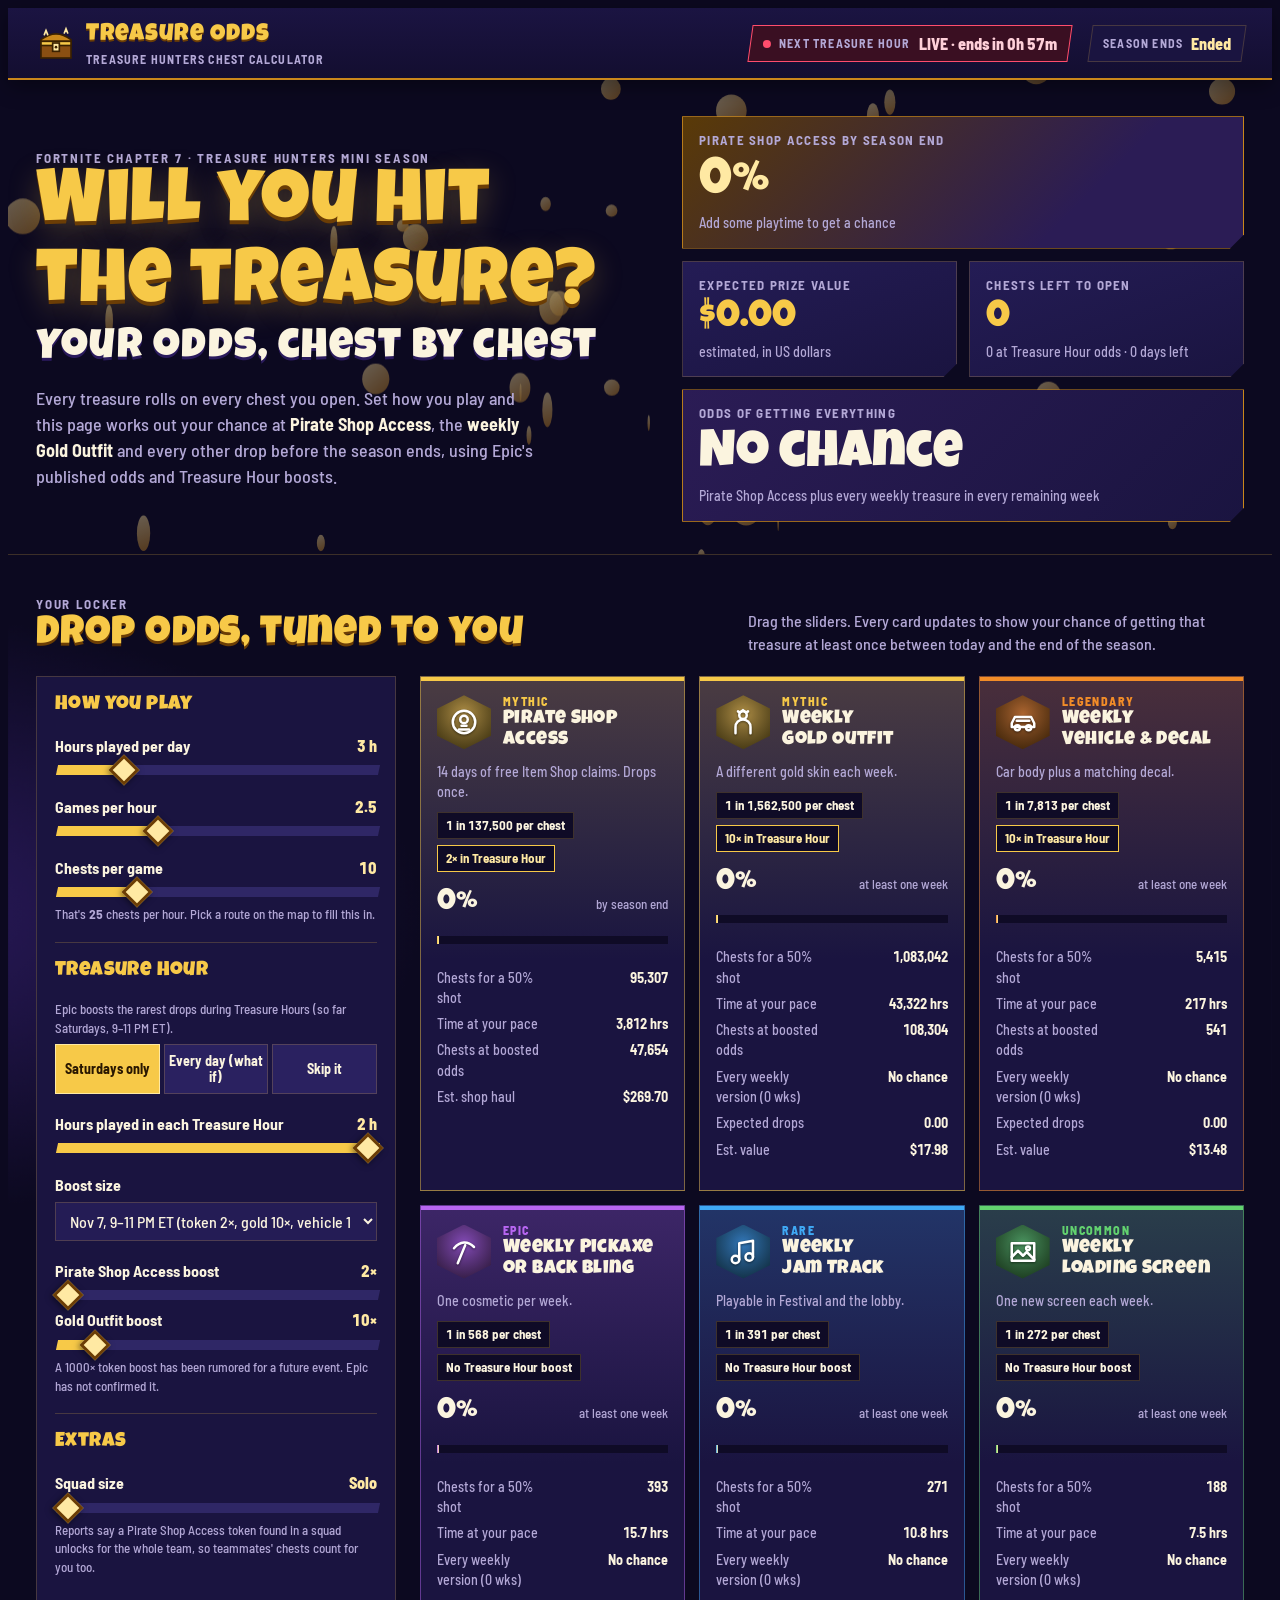
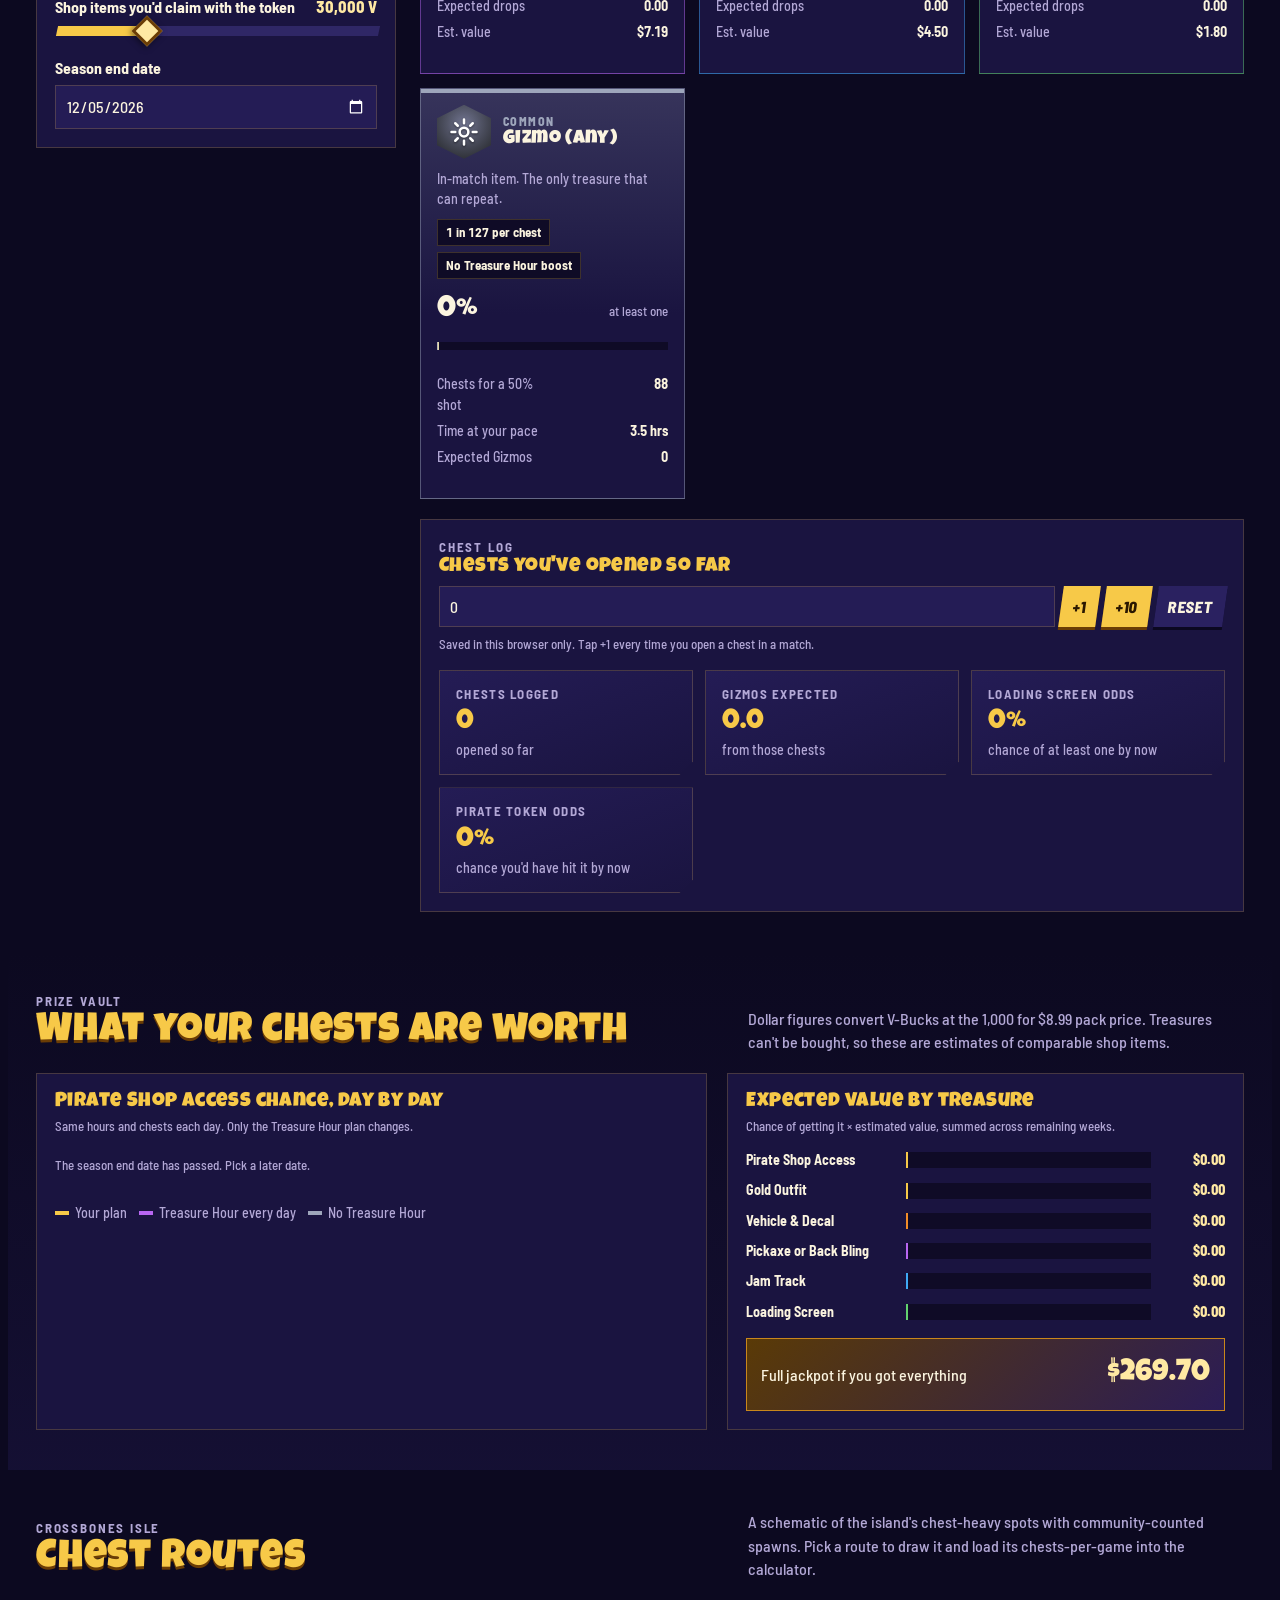
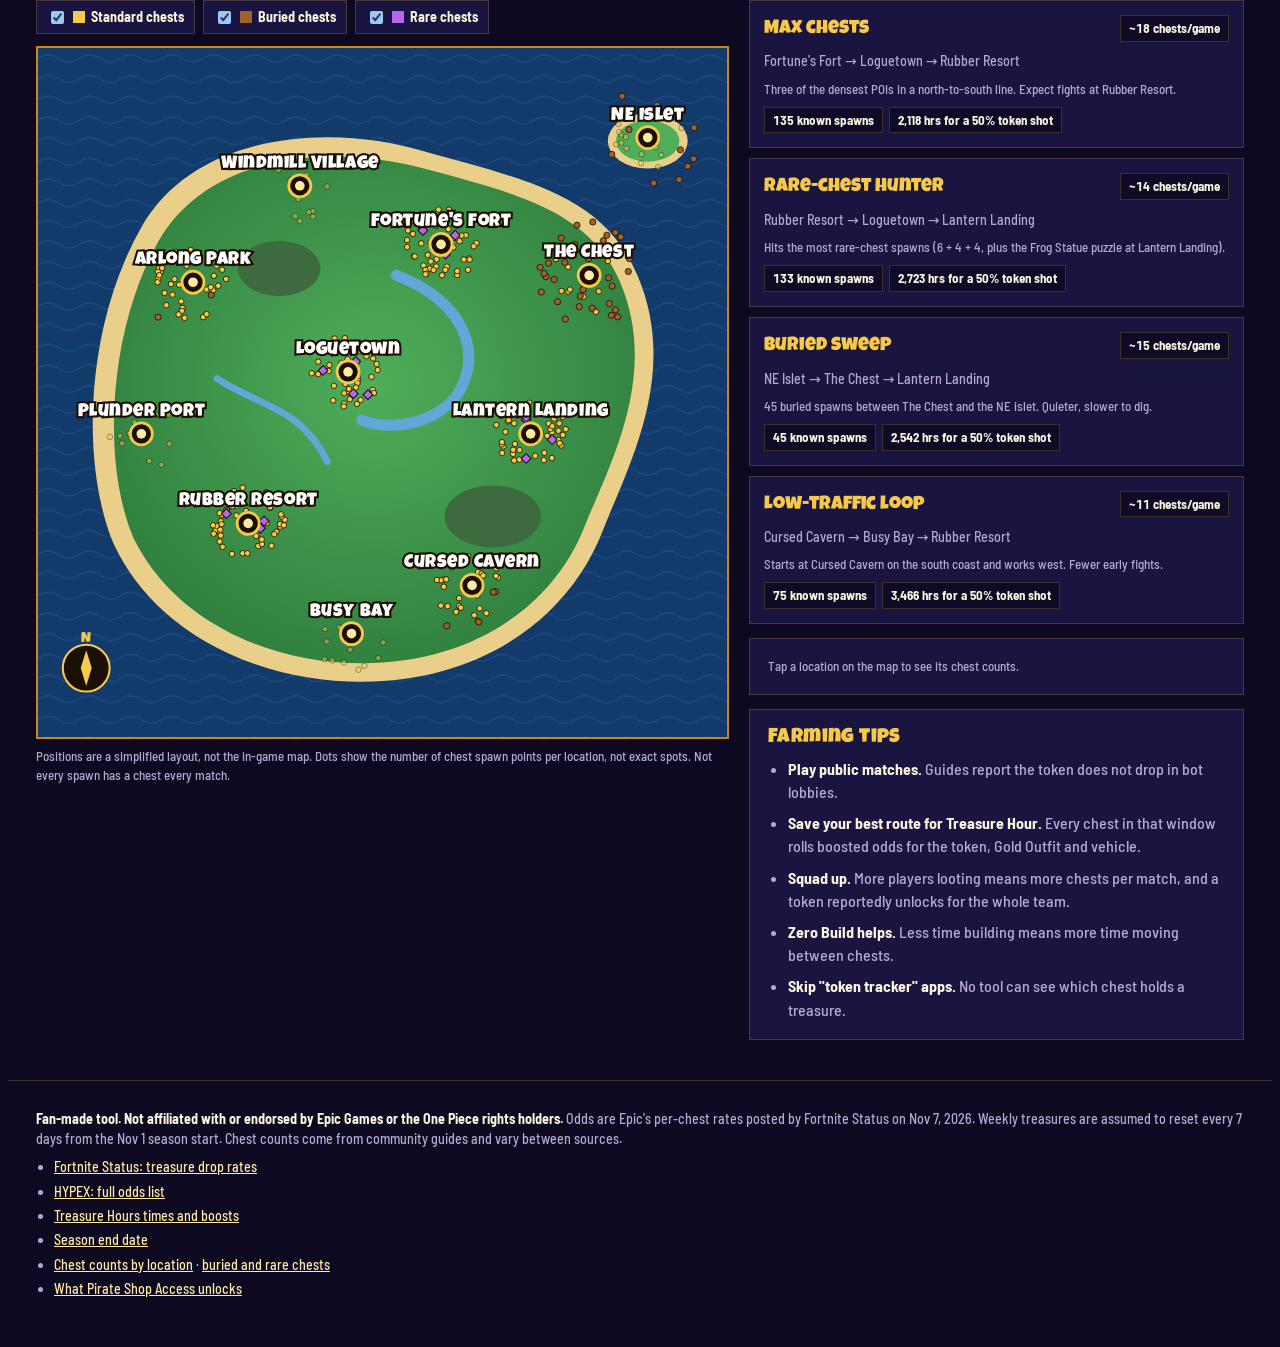
==== fortnite-tressure-drop-rates/index.html @ e21b0ecb "Add Fortnite treasure drop-rate calculator site Single-page calculator for Treasure Hunters chest od" ====
<!doctype html>
<html lang="en">
<head>
<meta charset="utf-8">
<meta name="viewport" content="width=device-width, initial-scale=1, viewport-fit=cover">
<title>Treasure Odds Calculator</title>
<meta name="claude:viewport-fit-sides" content="cover">
<meta name="description" content="Fan-made calculator for Fortnite Treasure Hunters chest drop odds, Treasure Hour boosts, prize value and chest routes.">
<link rel="preconnect" href="https://fonts.googleapis.com">
<link rel="preconnect" href="https://fonts.gstatic.com" crossorigin>
<link rel="stylesheet" href="https://fonts.googleapis.com/css2?family=Luckiest+Guy&family=Barlow+Semi+Condensed:wght@500;600;700;800&display=swap">
<style>
/* Layout: battle-pass style. Sticky gold HUD bar, hero scoreboard, then a two-column "locker" (controls left, loot right), then prize charts, island map and sources. */
:root{
  --bg:#0c0920;
  --bg-2:#130e30;
  --panel:#1a1440;
  --panel-2:#241c55;
  --ink:#fbf4df;
  --muted:#b3a8d6;
  --gold:#f7c948;
  --gold-hi:#ffe9a3;
  --gold-deep:#c9871b;
  --line:rgba(247,201,72,.2);
  --water:#123a6b;
  --water-2:#0e2c55;
  --sand:#e9cf8a;
  --grass:#3f9a4c;
  --grass-2:#2f7d3d;
  --r-mythic:#f7c948;
  --r-legendary:#f28c28;
  --r-epic:#b866f2;
  --r-rare:#3fa9f5;
  --r-uncommon:#62d26f;
  --r-common:#9ea6bb;
  --live:#ff4d6d;
  --display:"Luckiest Guy","Impact","Arial Black",system-ui,sans-serif;
  --ui:"Barlow Semi Condensed","Arial Narrow",system-ui,-apple-system,sans-serif;
  color-scheme:dark;
}
*{box-sizing:border-box}
html{background:var(--bg)}
body{background:radial-gradient(1200px 600px at 70% -10%,#3a2470 0%,transparent 60%),radial-gradient(900px 500px at -10% 20%,#2a1a5c 0%,transparent 60%),var(--bg);color:var(--ink);font-family:var(--ui);font-size:16px;line-height:1.45;font-weight:500;min-height:100%}
body::before{content:"";position:fixed;inset:0 0 auto;height:env(safe-area-inset-top,0px);z-index:30;background:var(--bg-2)}
.wrap{max-width:1240px;margin:0 auto;padding-left:max(16px,env(safe-area-inset-left,0px));padding-right:max(16px,env(safe-area-inset-right,0px))}
h1,h2,h3{font-family:var(--display);font-weight:400;letter-spacing:.02em;text-wrap:balance;margin:0;line-height:1.05}
h2{font-size:clamp(28px,4vw,40px);color:var(--gold);text-shadow:0 3px 0 #6b3d05}
h3{font-size:20px}
p{margin:0}
a{color:var(--gold-hi)}
button,input,select{font:inherit;color:inherit}
:focus-visible{outline:3px solid var(--gold-hi);outline-offset:2px}
.num{font-variant-numeric:tabular-nums}
.eyebrow{font-size:13px;letter-spacing:.14em;text-transform:uppercase;color:var(--muted);font-weight:700}

/* HUD bar */
.hud{position:sticky;top:env(safe-area-inset-top,0px);z-index:20;background:linear-gradient(180deg,#1b1442,#130e30);border-bottom:2px solid var(--gold-deep);box-shadow:0 6px 20px rgba(0,0,0,.4)}
.hud .wrap{display:flex;align-items:center;gap:12px 20px;flex-wrap:wrap;padding-block:10px}
.brand{display:flex;align-items:center;gap:10px;margin-right:auto}
.brand svg{width:40px;height:40px;flex:none}
.brand b{font-family:var(--display);font-size:24px;font-weight:400;color:var(--gold);text-shadow:0 2px 0 #6b3d05;letter-spacing:.03em}
.brand small{display:block;font-size:12px;color:var(--muted);letter-spacing:.1em;text-transform:uppercase;font-weight:700;margin-top:-2px}
.chip{display:flex;align-items:center;gap:8px;background:var(--panel);border:1px solid var(--line);padding:6px 12px;transform:skewX(-8deg)}
.chip > *{transform:skewX(8deg)}
.chip .k{font-size:12px;text-transform:uppercase;letter-spacing:.1em;color:var(--muted);font-weight:700}
.chip .v{font-weight:800;color:var(--gold-hi)}
.chip.live{border-color:var(--live);background:#3a0f22}
.chip.live .v{color:#ffd0d9}
.dot{width:8px;height:8px;border-radius:50%;background:var(--muted)}
.chip.live .dot{background:var(--live);box-shadow:0 0 0 0 var(--live);animation:pulse 1.4s infinite}
@keyframes pulse{0%{box-shadow:0 0 0 0 rgba(255,77,109,.7)}100%{box-shadow:0 0 0 10px rgba(255,77,109,0)}}

/* Hero */
.hero{position:relative;overflow:hidden;border-bottom:1px solid var(--line)}
.hero canvas{position:absolute;inset:0;width:100%;height:100%;pointer-events:none;opacity:.55}
.hero .wrap{position:relative;padding-block:36px 32px;display:grid;grid-template-columns:minmax(0,1.1fr) minmax(0,1fr);gap:28px;align-items:center}
.hero h1{font-size:clamp(40px,7vw,76px);color:var(--gold);text-shadow:0 4px 0 #6b3d05,0 10px 30px rgba(247,201,72,.25)}
.hero h1 span{display:block;color:var(--ink);font-size:.55em;text-shadow:0 3px 0 #2a1a5c}
.hero p.lede{margin-top:14px;max-width:56ch;color:var(--muted);font-size:18px}
.hero p.lede b{color:var(--ink)}
.score{display:grid;grid-template-columns:repeat(2,minmax(0,1fr));gap:12px}
.tile{background:linear-gradient(160deg,var(--panel-2),var(--panel));border:1px solid var(--line);padding:14px 16px;clip-path:polygon(0 0,100% 0,100% calc(100% - 14px),calc(100% - 14px) 100%,0 100%);min-width:0}
.tile .k{font-size:13px;text-transform:uppercase;letter-spacing:.1em;color:var(--muted);font-weight:700}
.tile .v{font-family:var(--display);font-size:clamp(26px,3.6vw,38px);color:var(--gold);line-height:1.1;margin-top:4px;overflow-wrap:anywhere}
.tile .s{font-size:14px;color:var(--muted);margin-top:2px}
.tile.big{grid-column:1/-1;background:linear-gradient(135deg,#5a3a07,#2b1c55 70%);border-color:var(--gold-deep)}
.tile.big .v{font-size:clamp(34px,5vw,52px);color:var(--gold-hi)}
sup{font-size:.55em}

/* Sections */
section{padding-block:40px}
.sec-head{display:flex;align-items:end;justify-content:space-between;gap:12px;flex-wrap:wrap;margin-bottom:20px}
.sec-head p{color:var(--muted);max-width:62ch}

.locker{display:grid;grid-template-columns:minmax(0,360px) minmax(0,1fr);gap:24px;align-items:start}
.panel{background:var(--panel);border:1px solid var(--line);padding:18px}
.controls{display:grid;gap:18px}
.controls h3{color:var(--gold)}
.ctl{display:grid;gap:6px}
.ctl label{display:flex;justify-content:space-between;gap:8px;font-weight:700}
.ctl output{color:var(--gold-hi);font-weight:800;font-variant-numeric:tabular-nums}
.ctl .hint{font-size:13px;color:var(--muted)}
input[type=range]{-webkit-appearance:none;appearance:none;width:100%;height:10px;background:linear-gradient(90deg,var(--gold) 0 var(--fill,50%),#2f2766 var(--fill,50%) 100%);border-radius:0;transform:skewX(-12deg);cursor:pointer}
input[type=range]::-webkit-slider-thumb{-webkit-appearance:none;width:22px;height:22px;background:var(--gold-hi);border:3px solid #6b3d05;transform:skewX(12deg) rotate(45deg);box-shadow:0 2px 6px rgba(0,0,0,.5)}
input[type=range]::-moz-range-thumb{width:18px;height:18px;background:var(--gold-hi);border:3px solid #6b3d05;border-radius:0;transform:rotate(45deg)}
.seg{display:grid;grid-template-columns:repeat(3,minmax(0,1fr));gap:4px}
.seg button{background:#2a2160;border:1px solid var(--line);padding:8px 4px;font-weight:700;font-size:14px;cursor:pointer;line-height:1.15}
.seg button[aria-pressed=true]{background:var(--gold);color:#2a1700;border-color:var(--gold-hi)}
select,input[type=date],input[type=number]{background:#241c55;border:1px solid var(--line);padding:8px 10px;width:100%}
.counter{display:grid;grid-template-columns:1fr auto auto auto;gap:6px}
.btn{background:var(--gold);color:#2a1700;border:0;padding:8px 12px;font-weight:800;cursor:pointer;text-transform:uppercase;letter-spacing:.04em;transform:skewX(-8deg);box-shadow:0 3px 0 #6b3d05}
.btn:hover{background:var(--gold-hi)}
.btn:active{transform:skewX(-8deg) translateY(2px);box-shadow:0 1px 0 #6b3d05}
.btn.ghost{background:#2a2160;color:var(--ink);box-shadow:0 3px 0 #0b0820}
.divider{height:1px;background:var(--line)}

/* Loot cards */
.loot{display:grid;grid-template-columns:repeat(auto-fill,minmax(260px,1fr));gap:14px}
.card{--rc:var(--r-common);position:relative;background:linear-gradient(180deg,color-mix(in srgb,var(--rc) 22%,var(--panel)) 0%,var(--panel) 55%);border:1px solid color-mix(in srgb,var(--rc) 45%,transparent);padding:16px;display:grid;gap:10px;align-content:start;min-width:0}
.card::before{content:"";position:absolute;inset:0 0 auto 0;height:4px;background:var(--rc)}
.card .top{display:flex;gap:12px;align-items:center}
.icon{width:54px;height:54px;flex:none;display:grid;place-items:center;background:radial-gradient(circle at 50% 35%,color-mix(in srgb,var(--rc) 60%,#fff 0%),color-mix(in srgb,var(--rc) 30%,#000) 80%);clip-path:polygon(50% 0,100% 25%,100% 75%,50% 100%,0 75%,0 25%)}
.icon svg{width:30px;height:30px;stroke:#fff;fill:none;stroke-width:2;stroke-linecap:round;stroke-linejoin:round;filter:drop-shadow(0 1px 1px rgba(0,0,0,.5))}
.card h3{font-size:19px;line-height:1.1}
.card .rar{font-size:12px;text-transform:uppercase;letter-spacing:.12em;font-weight:800;color:var(--rc)}
.card .sub{font-size:14px;color:var(--muted)}
.odds{display:flex;flex-wrap:wrap;gap:6px}
.pill{font-size:13px;font-weight:700;padding:3px 8px;background:#0f0b26;border:1px solid var(--line)}
.pill.boost{border-color:var(--gold);color:var(--gold-hi)}
.chance{display:flex;align-items:baseline;justify-content:space-between;gap:8px}
.chance .big{font-family:var(--display);font-size:30px;color:var(--ink)}
.chance .lbl{font-size:13px;color:var(--muted);text-align:right}
.bar{height:8px;background:#0f0b26;overflow:hidden}
.bar i{display:block;height:100%;background:linear-gradient(90deg,var(--rc),var(--gold-hi));min-width:2px}
.facts{display:grid;grid-template-columns:1fr 1fr;gap:6px 12px;font-size:14px}
.facts dt{color:var(--muted)}
.facts dd{margin:0;font-weight:700;text-align:right;font-variant-numeric:tabular-nums}

/* History */
.history{display:grid;grid-template-columns:repeat(auto-fit,minmax(200px,1fr));gap:12px;margin-top:16px}
.history .tile .v{font-size:28px}

/* Charts */
.charts{display:grid;grid-template-columns:minmax(0,1.3fr) minmax(0,1fr);gap:20px}
.chart-box{overflow-x:auto}
.chart-box svg{display:block;width:100%;height:auto;min-width:320px}
.legend{display:flex;flex-wrap:wrap;gap:12px;font-size:14px;color:var(--muted);margin-top:8px}
.legend span{display:flex;align-items:center;gap:6px}
.legend i{width:14px;height:4px;display:block}
.prize-rows{display:grid;gap:10px}
.prow{display:grid;grid-template-columns:minmax(0,150px) minmax(0,1fr) auto;gap:10px;align-items:center;font-size:14px}
.prow .name{font-weight:700;overflow:hidden;text-overflow:ellipsis;white-space:nowrap}
.prow .track{height:16px;background:#0f0b26;position:relative}
.prow .track i{position:absolute;inset:0 auto 0 0;background:var(--rc);min-width:2px}
.prow .val{font-weight:800;color:var(--gold-hi);font-variant-numeric:tabular-nums;min-width:64px;text-align:right}
.jackpot{margin-top:16px;padding:14px;background:linear-gradient(135deg,#5a3a07,#2b1c55);border:1px solid var(--gold-deep);display:flex;justify-content:space-between;gap:10px;align-items:center;flex-wrap:wrap}
.jackpot b{font-family:var(--display);font-size:30px;font-weight:400;color:var(--gold-hi)}

/* Map */
.map-grid{display:grid;grid-template-columns:minmax(0,1.4fr) minmax(0,1fr);gap:20px;align-items:start}
.map-box{position:relative;background:var(--water-2);border:2px solid var(--gold-deep);aspect-ratio:1/1;max-width:100%}
.map-box svg{width:100%;height:100%;display:block}
.poi{cursor:pointer}
.poi:focus{outline:none}
.poi:focus-visible circle.ring,.poi.sel circle.ring{stroke:#fff;stroke-width:5}
.poi text{font-family:var(--display);font-size:26px;fill:#fff;paint-order:stroke;stroke:#1a0f00;stroke-width:6px;letter-spacing:.03em}
.route-path{fill:none;stroke:var(--gold-hi);stroke-width:8;stroke-dasharray:22 14;stroke-linecap:round;animation:march 1.2s linear infinite;filter:drop-shadow(0 0 6px rgba(255,233,163,.8))}
@keyframes march{to{stroke-dashoffset:-36}}
.layers{display:flex;flex-wrap:wrap;gap:8px;margin-bottom:12px}
.layers label{display:flex;align-items:center;gap:6px;background:var(--panel);border:1px solid var(--line);padding:6px 10px;font-weight:700;font-size:14px;cursor:pointer}
.sw{width:12px;height:12px;display:inline-block}
.routes{display:grid;gap:10px}
.route{background:var(--panel);border:1px solid var(--line);padding:14px;display:grid;gap:8px;cursor:pointer;text-align:left;width:100%}
.route[aria-pressed=true]{border-color:var(--gold);background:linear-gradient(135deg,#3d2a08,var(--panel) 60%)}
.route .rt{display:flex;justify-content:space-between;gap:8px;align-items:baseline}
.route .rn{font-family:var(--display);font-size:19px;color:var(--gold)}
.route .stops{font-size:14px;color:var(--muted)}
.route .meta{display:flex;flex-wrap:wrap;gap:6px}
.poi-info{margin-top:14px}
.poi-info dl{display:grid;grid-template-columns:1fr auto;gap:4px 12px;margin:8px 0 0;font-size:15px}
.poi-info dd{margin:0;font-weight:800;color:var(--gold-hi);text-align:right}
.tips{display:grid;gap:8px;margin:0;padding-left:20px;color:var(--muted)}
.tips b{color:var(--ink)}
.note{font-size:13px;color:var(--muted)}

footer{border-top:1px solid var(--line);padding-block:28px 40px;color:var(--muted);font-size:14px}
footer ul{margin:8px 0 0;padding-left:18px;display:grid;gap:4px}

@media (max-width:980px){
  .hero .wrap,.locker,.charts,.map-grid{grid-template-columns:minmax(0,1fr)}
  .controls{position:static}
}
@media (max-width:520px){
  .score{grid-template-columns:minmax(0,1fr)}
  .chip .k{display:none}
  .prow{grid-template-columns:minmax(0,1fr) auto}
  .prow .track{grid-column:1/-1;grid-row:2}
  .counter{grid-template-columns:1fr 1fr 1fr}
  .counter input{grid-column:1/-1}
}
@media (prefers-reduced-motion:reduce){
  *{animation:none!important;transition:none!important}
}
</style>

<header class="hud">
  <div class="wrap">
    <div class="brand">
      <svg viewBox="0 0 48 48" aria-hidden="true">
        <path d="M6 20 Q24 6 42 20 V24 H6Z" fill="#c9871b" stroke="#3a2100" stroke-width="2"/>
        <rect x="6" y="22" width="36" height="20" fill="#8a4f12" stroke="#3a2100" stroke-width="2"/>
        <rect x="6" y="22" width="36" height="5" fill="#f7c948" stroke="#3a2100" stroke-width="2"/>
        <rect x="20" y="24" width="8" height="10" fill="#ffe9a3" stroke="#3a2100" stroke-width="2"/>
        <circle cx="24" cy="29" r="1.6" fill="#3a2100"/>
        <path d="M10 14 l2-5 2 5 M34 12 l2-5 2 5" stroke="#ffe9a3" stroke-width="2" fill="none" stroke-linecap="round"/>
      </svg>
      <div><b>Treasure Odds</b><small>Treasure Hunters chest calculator</small></div>
    </div>
    <div class="chip" id="chipTH"><span class="dot"></span><span class="k">Next Treasure Hour</span><span class="v num" id="thCountdown">…</span></div>
    <div class="chip"><span class="k">Season ends</span><span class="v num" id="seasonCountdown">…</span></div>
  </div>
</header>

<div class="hero">
  <canvas id="coins" aria-hidden="true"></canvas>
  <div class="wrap">
    <div>
      <p class="eyebrow">Fortnite Chapter 7 · Treasure Hunters mini season</p>
      <h1>Will you hit the treasure?<span>Your odds, chest by chest</span></h1>
      <p class="lede">Every treasure rolls on every chest you open. Set how you play and this page works out your chance at <b>Pirate Shop Access</b>, the <b>weekly Gold Outfit</b> and every other drop before the season ends, using Epic's published odds and Treasure Hour boosts.</p>
    </div>
    <div class="score">
      <div class="tile big"><div class="k">Pirate Shop Access by season end</div><div class="v num" id="hTok">…</div><div class="s" id="hTokS"></div></div>
      <div class="tile"><div class="k">Expected prize value</div><div class="v num" id="hEV">…</div><div class="s">estimated, in US dollars</div></div>
      <div class="tile"><div class="k">Chests left to open</div><div class="v num" id="hChests">…</div><div class="s" id="hChestsS"></div></div>
      <div class="tile big" style="background:linear-gradient(135deg,#2b1c55,#1a1440)"><div class="k">Odds of getting everything</div><div class="v num" id="hAll" style="color:var(--ink)">…</div><div class="s">Pirate Shop Access plus every weekly treasure in every remaining week</div></div>
    </div>
  </div>
</div>

<main>
<section>
  <div class="wrap">
    <div class="sec-head">
      <div><p class="eyebrow">Your locker</p><h2>Drop odds, tuned to you</h2></div>
      <p>Drag the sliders. Every card updates to show your chance of getting that treasure at least once between today and the end of the season.</p>
    </div>
    <div class="locker">
      <aside class="panel controls" aria-label="Play settings">
        <h3>How you play</h3>
        <div class="ctl">
          <label for="hours">Hours played per day <output id="hoursO" class="num"></output></label>
          <input type="range" id="hours" min="0" max="16" step="0.5" value="3">
        </div>
        <div class="ctl">
          <label for="gph">Games per hour <output id="gphO" class="num"></output></label>
          <input type="range" id="gph" min="1" max="6" step="0.5" value="2.5">
        </div>
        <div class="ctl">
          <label for="cpg">Chests per game <output id="cpgO" class="num"></output></label>
          <input type="range" id="cpg" min="1" max="40" step="1" value="10">
          <span class="hint">That's <b id="cphO" class="num"></b> chests per hour. Pick a route on the map to fill this in.</span>
        </div>
        <div class="divider"></div>
        <h3>Treasure Hour</h3>
        <div class="ctl">
          <span class="hint">Epic boosts the rarest drops during Treasure Hours (so far Saturdays, 9–11 PM ET).</span>
          <div class="seg" role="group" aria-label="Treasure Hour schedule">
            <button type="button" data-th="sat" id="thSat">Saturdays only</button>
            <button type="button" data-th="daily" id="thDaily">Every day (what if)</button>
            <button type="button" data-th="off" id="thOff">Skip it</button>
          </div>
        </div>
        <div class="ctl">
          <label for="thHours">Hours played in each Treasure Hour <output id="thHoursO" class="num"></output></label>
          <input type="range" id="thHours" min="0" max="2" step="0.25" value="2">
        </div>
        <div class="ctl">
          <label for="preset">Boost size</label>
          <select id="preset">
            <option value="late">Nov 7, 9–11 PM ET (token 2×, gold 10×, vehicle 10×)</option>
            <option value="early">Nov 7, first window (token 1.5×, gold 7.5×, vehicle 10×)</option>
            <option value="custom">Custom boost</option>
          </select>
        </div>
        <div class="ctl" id="customBox" hidden>
          <label for="cTok">Pirate Shop Access boost <output id="cTokO" class="num"></output></label>
          <input type="range" id="cTok" min="1" max="1000" step="1" value="2">
          <label for="cGold">Gold Outfit boost <output id="cGoldO" class="num"></output></label>
          <input type="range" id="cGold" min="1" max="100" step="0.5" value="10">
          <span class="hint">A 1000× token boost has been rumored for a future event. Epic has not confirmed it.</span>
        </div>
        <div class="divider"></div>
        <h3>Extras</h3>
        <div class="ctl">
          <label for="squad">Squad size <output id="squadO" class="num"></output></label>
          <input type="range" id="squad" min="1" max="4" step="1" value="1">
          <span class="hint">Reports say a Pirate Shop Access token found in a squad unlocks for the whole team, so teammates' chests count for you too.</span>
        </div>
        <div class="ctl">
          <label for="haul">Shop items you'd claim with the token <output id="haulO" class="num"></output></label>
          <input type="range" id="haul" min="5000" max="100000" step="1000" value="30000">
        </div>
        <div class="ctl">
          <label for="end">Season end date</label>
          <input type="date" id="end" value="2026-12-05">
        </div>
      </aside>

      <div>
        <div class="loot" id="loot"></div>

        <div class="panel" style="margin-top:20px">
          <div class="sec-head" style="margin-bottom:8px">
            <div><p class="eyebrow">Chest log</p><h3 style="color:var(--gold)">Chests you've opened so far</h3></div>
          </div>
          <div class="counter">
            <input type="number" id="opened" min="0" step="1" value="0" aria-label="Chests opened so far" class="num">
            <button type="button" class="btn" data-add="1">+1</button>
            <button type="button" class="btn" data-add="10">+10</button>
            <button type="button" class="btn ghost" id="resetOpened">Reset</button>
          </div>
          <p class="note" style="margin-top:8px">Saved in this browser only. Tap +1 every time you open a chest in a match.</p>
          <div class="history" id="history"></div>
        </div>
      </div>
    </div>
  </div>
</section>

<section style="background:linear-gradient(180deg,transparent,rgba(26,20,64,.6))">
  <div class="wrap">
    <div class="sec-head">
      <div><p class="eyebrow">Prize vault</p><h2>What your chests are worth</h2></div>
      <p>Dollar figures convert V-Bucks at the 1,000 for $8.99 pack price. Treasures can't be bought, so these are estimates of comparable shop items.</p>
    </div>
    <div class="charts">
      <div class="panel">
        <h3 style="color:var(--gold)">Pirate Shop Access chance, day by day</h3>
        <p class="note" style="margin-top:4px">Same hours and chests each day. Only the Treasure Hour plan changes.</p>
        <div class="chart-box" id="lineChart"></div>
        <div class="legend">
          <span><i style="background:var(--gold)"></i>Your plan</span>
          <span><i style="background:var(--r-epic)"></i>Treasure Hour every day</span>
          <span><i style="background:var(--r-common)"></i>No Treasure Hour</span>
        </div>
      </div>
      <div class="panel">
        <h3 style="color:var(--gold)">Expected value by treasure</h3>
        <p class="note" style="margin:4px 0 14px">Chance of getting it × estimated value, summed across remaining weeks.</p>
        <div class="prize-rows" id="prizeRows"></div>
        <div class="jackpot"><span>Full jackpot if you got everything</span><b class="num" id="jackpot">…</b></div>
      </div>
    </div>
  </div>
</section>

<section>
  <div class="wrap">
    <div class="sec-head">
      <div><p class="eyebrow">Crossbones Isle</p><h2>Chest routes</h2></div>
      <p>A schematic of the island's chest-heavy spots with community-counted spawns. Pick a route to draw it and load its chests-per-game into the calculator.</p>
    </div>
    <div class="map-grid">
      <div>
        <div class="layers" role="group" aria-label="Map layers">
          <label><input type="checkbox" id="lStd" checked><span class="sw" style="background:var(--gold)"></span>Standard chests</label>
          <label><input type="checkbox" id="lBur" checked><span class="sw" style="background:#a0622a"></span>Buried chests</label>
          <label><input type="checkbox" id="lRare" checked><span class="sw" style="background:var(--r-epic)"></span>Rare chests</label>
        </div>
        <div class="map-box" id="mapBox"></div>
        <p class="note" style="margin-top:8px">Positions are a simplified layout, not the in-game map. Dots show the number of chest spawn points per location, not exact spots. Not every spawn has a chest every match.</p>
      </div>
      <div>
        <div class="routes" id="routes"></div>
        <div class="panel poi-info" id="poiInfo"><p class="note">Tap a location on the map to see its chest counts.</p></div>
        <div class="panel" style="margin-top:14px">
          <h3 style="color:var(--gold);margin-bottom:8px">Farming tips</h3>
          <ul class="tips">
            <li><b>Play public matches.</b> Guides report the token does not drop in bot lobbies.</li>
            <li><b>Save your best route for Treasure Hour.</b> Every chest in that window rolls boosted odds for the token, Gold Outfit and vehicle.</li>
            <li><b>Squad up.</b> More players looting means more chests per match, and a token reportedly unlocks for the whole team.</li>
            <li><b>Zero Build helps.</b> Less time building means more time moving between chests.</li>
            <li><b>Skip "token tracker" apps.</b> No tool can see which chest holds a treasure.</li>
          </ul>
        </div>
      </div>
    </div>
  </div>
</section>
</main>

<footer>
  <div class="wrap">
    <p><b style="color:var(--ink)">Fan-made tool. Not affiliated with or endorsed by Epic Games or the One Piece rights holders.</b> Odds are Epic's per-chest rates posted by Fortnite Status on Nov 7, 2026. Weekly treasures are assumed to reset every 7 days from the Nov 1 season start. Chest counts come from community guides and vary between sources.</p>
    <ul>
      <li><a href="https://x.com/FortniteStatus/status/2119202610322227327" target="_blank" rel="noopener">Fortnite Status: treasure drop rates</a></li>
      <li><a href="https://x.com/HYPEX/status/2119203171616854029" target="_blank" rel="noopener">HYPEX: full odds list</a></li>
      <li><a href="https://timesaver.gg/blog/fortnite-treasure-hours" target="_blank" rel="noopener">Treasure Hours times and boosts</a></li>
      <li><a href="https://beebom.com/when-does-fortnite-treasure-hunters-mini-season-end/" target="_blank" rel="noopener">Season end date</a></li>
      <li><a href="https://www.playerauctions.com/fortnite-guide/tips-guides/treasure-hunters-all-free-chest-rewards/" target="_blank" rel="noopener">Chest counts by location</a> · <a href="https://www.ofzenandcomputing.com/all-fortnite-treasure-hunt-chest-locations-and-free-rewards/" target="_blank" rel="noopener">buried and rare chests</a></li>
      <li><a href="https://gameriv.com/fortnite-pirate-shop-tokens-let-lucky-players-claim-free-cosmetics-for-14-days/" target="_blank" rel="noopener">What Pirate Shop Access unlocks</a></li>
    </ul>
  </div>
</footer>

<script>
(() => {
'use strict';
const DAY = 86400000;
const VB_USD = 8.99 / 1000;
const SEASON_START = new Date(2026, 10, 1);

const ICONS = {
  token: '<circle cx="12" cy="12" r="9"/><circle cx="12" cy="10" r="3"/><path d="M10 15h4M8 18l8-0"/>',
  outfit: '<circle cx="12" cy="6.5" r="3"/><path d="M6 21v-5a6 6 0 0 1 12 0v5"/><path d="M8 3.5l1.5 1 2.5-2 2.5 2 1.5-1"/>',
  car: '<path d="M3 16v-3l2.5-5h13l2.5 5v3z"/><circle cx="7.5" cy="16.5" r="2"/><circle cx="16.5" cy="16.5" r="2"/><path d="M7 11h10"/>',
  pick: '<path d="M4 9c5-6 11-6 16-1"/><path d="M13 6.5L7 21"/>',
  note: '<path d="M9 18V5l11-2v13"/><circle cx="6" cy="18" r="3"/><circle cx="17" cy="16" r="3"/>',
  image: '<rect x="3" y="5" width="18" height="14"/><path d="M3 16l5-5 4 4 3-3 6 6"/><circle cx="16" cy="9" r="1.5"/>',
  gear: '<circle cx="12" cy="12" r="3.5"/><path d="M12 2v3M12 19v3M2 12h3M19 12h3M5 5l2 2M17 17l2 2M5 19l2-2M17 7l2-2"/>'
};
const RAR = {mythic:'Mythic', legendary:'Legendary', epic:'Epic', rare:'Rare', uncommon:'Uncommon', common:'Common'};

const ITEMS = [
  {id:'token', name:'Pirate Shop Access', sub:'14 days of free Item Shop claims. Drops once.', odds:137500, boost:'token', weekly:false, rarity:'mythic', icon:'token'},
  {id:'gold', name:'Weekly Gold Outfit', sub:'A different gold skin each week.', odds:1562500, boost:'gold', weekly:true, vb:2000, rarity:'mythic', icon:'outfit'},
  {id:'vehicle', name:'Weekly Vehicle & Decal', sub:'Car body plus a matching decal.', odds:7813, boost:'vehicle', weekly:true, vb:1500, rarity:'legendary', icon:'car'},
  {id:'pickaxe', name:'Weekly Pickaxe or Back Bling', sub:'One cosmetic per week.', odds:568, weekly:true, vb:800, rarity:'epic', icon:'pick'},
  {id:'jam', name:'Weekly Jam Track', sub:'Playable in Festival and the lobby.', odds:391, weekly:true, vb:500, rarity:'rare', icon:'note'},
  {id:'loading', name:'Weekly Loading Screen', sub:'One new screen each week.', odds:272, weekly:true, vb:200, rarity:'uncommon', icon:'image'},
  {id:'gizmo', name:'Gizmo (any)', sub:'In-match item. The only treasure that can repeat.', odds:127, weekly:false, repeat:true, vb:0, rarity:'common', icon:'gear'}
];
const PRESETS = {
  early: {token:1.5, gold:7.5, vehicle:10},
  late: {token:2, gold:10, vehicle:10}
};

// ---------- state ----------
const DEFAULTS = {hours:3, gph:2.5, cpg:10, th:'sat', thHours:2, preset:'late', cTok:2, cGold:10, squad:1, haul:30000, end:'2026-12-05', opened:0};
let S = Object.assign({}, DEFAULTS);
try { const saved = JSON.parse(localStorage.getItem('treasureOdds') || 'null'); if (saved) S = Object.assign(S, saved); } catch (e) {}
const save = () => { try { localStorage.setItem('treasureOdds', JSON.stringify(S)); } catch (e) {} };

const $ = id => document.getElementById(id);
const fmtInt = n => Math.round(n).toLocaleString('en-US');
const usd = n => n >= 1000 ? '$' + fmtInt(n) : '$' + n.toFixed(2);

function pct(p) {
  if (!isFinite(p) || p <= 0) return '0%';
  if (p >= 0.9995) return '>99.9%';
  if (p >= 0.1) return (p * 100).toFixed(1) + '%';
  if (p >= 0.01) return (p * 100).toFixed(2) + '%';
  if (p >= 0.0001) return (p * 100).toFixed(3) + '%';
  return '1 in ' + fmtInt(1 / p);
}
function oneIn(p) {
  if (!isFinite(p) || p <= 0) return 'no chance';
  if (p >= 0.5) return 'better than a coin flip';
  return '1 in ' + fmtInt(1 / p);
}
function oneInLog(log10p) {
  if (!isFinite(log10p)) return 'No chance';
  if (log10p > -6) return '1 in ' + fmtInt(Math.pow(10, -log10p));
  const e = Math.floor(-log10p);
  const m = Math.pow(10, -log10p - e);
  return '1 in ' + m.toFixed(1) + '×10<sup>' + e + '</sup>';
}

function startOfDay(d) { return new Date(d.getFullYear(), d.getMonth(), d.getDate()); }
function parseEnd() {
  const [y, m, d] = (S.end || DEFAULTS.end).split('-').map(Number);
  return new Date(y, (m || 1) - 1, d || 1);
}
function mult(item) {
  if (!item.boost) return 1;
  if (S.preset === 'custom') return item.boost === 'token' ? S.cTok : item.boost === 'gold' ? S.cGold : 10;
  return PRESETS[S.preset][item.boost] || 1;
}

// Day-by-day plan: normal chests (n) and boosted chests (b), grouped into treasure weeks.
function plan(mode) {
  const cph = S.gph * S.cpg;
  const days = [];
  const end = parseEnd();
  for (let d = startOfDay(new Date()); d < end; d = new Date(d.getFullYear(), d.getMonth(), d.getDate() + 1)) {
    const thDay = mode === 'daily' || (mode === 'sat' && d.getDay() === 6);
    const th = thDay ? Math.min(S.thHours, S.hours) : 0;
    const dayIdx = Math.round((d - SEASON_START) / DAY);
    days.push({date: d, n: (S.hours - th) * cph, b: th * cph, week: Math.floor(dayIdx / 7)});
  }
  return days;
}
const logMiss = (n, b, p, m) => n * Math.log1p(-p) + b * Math.log1p(-Math.min(p * m, 0.999999));

function compute(mode) {
  const days = plan(mode);
  const weeks = new Map();
  let N = 0, B = 0;
  for (const d of days) {
    N += d.n; B += d.b;
    const w = weeks.get(d.week) || {n:0, b:0};
    w.n += d.n; w.b += d.b; weeks.set(d.week, w);
  }
  const res = {days, N, B, weeks: weeks.size, items: {}};
  let log10All = 0, ev = 0;
  for (const it of ITEMS) {
    const p = 1 / it.odds, m = mult(it);
    const r = {p, m};
    if (it.weekly) {
      let lmSum = 0, l10 = 0, e = 0;
      for (const w of weeks.values()) {
        const lm = logMiss(w.n, w.b, p, m);
        const pw = -Math.expm1(lm);
        lmSum += lm; e += pw * it.vb * VB_USD;
        l10 += pw > 0 ? Math.log10(pw) : -Infinity;
      }
      r.any = -Math.expm1(lmSum);
      r.allLog10 = weeks.size ? l10 : -Infinity;
      r.ev = e;
      r.expected = N * p + B * p * m;
      log10All += r.allLog10;
    } else if (it.id === 'token') {
      const lm = logMiss(N * S.squad, B * S.squad, p, m);
      r.any = -Math.expm1(lm);
      r.ev = r.any * S.haul * VB_USD;
      log10All += r.any > 0 ? Math.log10(r.any) : -Infinity;
      // cumulative by day
      let acc = 0; r.series = days.map(d => { acc += logMiss(d.n * S.squad, d.b * S.squad, p, m); return -Math.expm1(acc); });
    } else {
      const lm = logMiss(N, B, p, m);
      r.any = -Math.expm1(lm);
      r.expected = N * p + B * p * m;
      r.ev = 0;
      log10All += r.any > 0 ? Math.log10(r.any) : -Infinity;
    }
    res.items[it.id] = r;
    ev += r.ev;
  }
  res.log10All = log10All;
  res.ev = ev;
  return res;
}

// ---------- loot cards ----------
const loot = $('loot');
loot.innerHTML = ITEMS.map(it => `
  <article class="card" style="--rc:var(--r-${it.rarity})" id="card-${it.id}">
    <div class="top">
      <div class="icon"><svg viewBox="0 0 24 24" aria-hidden="true">${ICONS[it.icon]}</svg></div>
      <div style="min-width:0"><div class="rar">${RAR[it.rarity]}</div><h3>${it.name}</h3></div>
    </div>
    <p class="sub">${it.sub}</p>
    <div class="odds"><span class="pill num">1 in ${fmtInt(it.odds)} per chest</span><span class="pill" data-boost></span></div>
    <div class="chance"><span class="big num" data-chance>…</span><span class="lbl" data-lbl>by season end</span></div>
    <div class="bar"><i data-bar></i></div>
    <dl class="facts" data-facts></dl>
  </article>`).join('');

function hoursFmt(h) {
  if (!isFinite(h)) return '—';
  if (h < 1) return Math.round(h * 60) + ' min';
  if (h < 48) return h.toFixed(1) + ' hrs';
  return fmtInt(h) + ' hrs';
}

function renderCards(R) {
  const cph = S.gph * S.cpg;
  for (const it of ITEMS) {
    const r = R.items[it.id], card = $('card-' + it.id);
    const boost = card.querySelector('[data-boost]');
    if (it.boost && S.th !== 'off') { boost.textContent = r.m + '× in Treasure Hour'; boost.className = 'pill boost'; }
    else if (it.boost) { boost.textContent = 'Treasure Hour skipped'; boost.className = 'pill'; }
    else { boost.textContent = 'No Treasure Hour boost'; boost.className = 'pill'; }
    card.querySelector('[data-chance]').textContent = pct(r.any);
    card.querySelector('[data-lbl]').textContent = it.weekly ? 'at least one week' : it.repeat ? 'at least one' : 'by season end';
    card.querySelector('[data-bar]').style.width = Math.min(100, r.any * 100) + '%';
    const n50 = Math.log(0.5) / Math.log1p(-r.p);
    const n50b = Math.log(0.5) / Math.log1p(-Math.min(r.p * r.m, 0.999999));
    let facts = `<dt>Chests for a 50% shot</dt><dd>${fmtInt(n50)}</dd><dt>Time at your pace</dt><dd>${cph ? hoursFmt(n50 / cph) : '—'}</dd>`;
    if (it.boost) facts += `<dt>Chests at boosted odds</dt><dd>${fmtInt(n50b)}</dd>`;
    if (it.weekly) facts += `<dt>Every weekly version (${R.weeks} wks)</dt><dd>${oneInLog(r.allLog10).replace('1 in ', '1 in ')}</dd><dt>Expected drops</dt><dd>${r.expected < 10 ? r.expected.toFixed(2) : fmtInt(r.expected)}</dd>`;
    if (it.repeat) facts += `<dt>Expected Gizmos</dt><dd>${fmtInt(r.expected)}</dd>`;
    if (it.id === 'token') facts += `<dt>Est. shop haul</dt><dd>${usd(S.haul * VB_USD)}</dd>`;
    else if (it.vb) facts += `<dt>Est. value</dt><dd>${usd(it.vb * VB_USD)}</dd>`;
    card.querySelector('[data-facts]').innerHTML = facts;
  }
}

function renderHero(R) {
  const tok = R.items.token;
  $('hTok').textContent = pct(tok.any);
  $('hTokS').textContent = tok.any > 0 ? oneIn(tok.any) + (S.squad > 1 ? ', counting your squad\'s chests' : '') : 'Add some playtime to get a chance';
  $('hEV').textContent = usd(R.ev);
  const total = R.N + R.B;
  $('hChests').textContent = fmtInt(total);
  $('hChestsS').textContent = fmtInt(R.B) + ' at Treasure Hour odds · ' + R.days.length + ' days left';
  $('hAll').innerHTML = oneInLog(R.log10All);
}

function renderHistory() {
  const n = S.opened;
  const tiles = [
    ['Chests logged', fmtInt(n), 'opened so far'],
    ['Gizmos expected', (n / 127).toFixed(1), 'from those chests'],
    ['Loading Screen odds', pct(-Math.expm1(n * Math.log1p(-1 / 272))), 'chance of at least one by now'],
    ['Pirate token odds', pct(-Math.expm1(n * Math.log1p(-1 / 137500))), 'chance you\'d have hit it by now']
  ];
  $('history').innerHTML = tiles.map(t => `<div class="tile"><div class="k">${t[0]}</div><div class="v num">${t[1]}</div><div class="s">${t[2]}</div></div>`).join('');
}

// ---------- charts ----------
function niceMax(v) {
  if (v <= 0) return 0.01;
  const e = Math.pow(10, Math.floor(Math.log10(v)));
  for (const k of [1, 2, 2.5, 5, 10]) if (k * e >= v) return k * e;
  return 10 * e;
}
function renderLine(R, Rd, Ro) {
  const W = 640, H = 280, L = 56, Rt = 16, T = 16, Bm = 40;
  const a = R.items.token.series, b = Rd.items.token.series, c = Ro.items.token.series;
  const n = a.length;
  const box = $('lineChart');
  if (!n) { box.innerHTML = '<p class="note" style="padding:20px 0">The season end date has passed. Pick a later date.</p>'; return; }
  const ymax = Math.min(1, niceMax(Math.max(a[n - 1], b[n - 1], c[n - 1], 1e-6)));
  const x = i => L + (n === 1 ? 0 : i / (n - 1)) * (W - L - Rt);
  const y = v => T + (1 - v / ymax) * (H - T - Bm);
  const path = s => s.map((v, i) => (i ? 'L' : 'M') + x(i).toFixed(1) + ' ' + y(v).toFixed(1)).join('');
  let g = '';
  for (let k = 0; k <= 4; k++) {
    const v = ymax * k / 4, yy = y(v);
    g += `<line x1="${L}" x2="${W - Rt}" y1="${yy}" y2="${yy}" stroke="rgba(247,201,72,.12)"/>`;
    g += `<text x="${L - 8}" y="${yy + 4}" text-anchor="end" fill="#b3a8d6" font-size="12">${(v * 100).toFixed(v * 100 < 1 ? 2 : v * 100 < 10 ? 1 : 0)}%</text>`;
  }
  const step = Math.max(1, Math.ceil(n / 6));
  for (let i = 0; i < n; i += step) {
    const d = R.days[i].date;
    g += `<text x="${x(i)}" y="${H - 14}" text-anchor="middle" fill="#b3a8d6" font-size="12">${d.toLocaleDateString('en-US', {month:'short', day:'numeric'})}</text>`;
  }
  // Saturdays
  R.days.forEach((d, i) => { if (d.date.getDay() === 6) g += `<rect x="${x(i) - 3}" y="${T}" width="6" height="${H - T - Bm}" fill="rgba(247,201,72,.08)"/>`; });
  const area = path(a) + `L${x(n - 1)} ${y(0)}L${x(0)} ${y(0)}Z`;
  box.innerHTML = `<svg viewBox="0 0 ${W} ${H}" role="img" aria-label="Cumulative chance of Pirate Shop Access by day">
    <defs><linearGradient id="ga" x1="0" y1="0" x2="0" y2="1"><stop offset="0" stop-color="#f7c948" stop-opacity=".35"/><stop offset="1" stop-color="#f7c948" stop-opacity="0"/></linearGradient></defs>
    ${g}
    <path d="${area}" fill="url(#ga)"/>
    <path d="${path(c)}" fill="none" stroke="#9ea6bb" stroke-width="2" stroke-dasharray="5 5"/>
    <path d="${path(b)}" fill="none" stroke="#b866f2" stroke-width="2.5"/>
    <path d="${path(a)}" fill="none" stroke="#f7c948" stroke-width="3.5"/>
    <circle cx="${x(n - 1)}" cy="${y(a[n - 1])}" r="6" fill="#ffe9a3" stroke="#6b3d05" stroke-width="2"/>
    <text x="${x(n - 1) - 10}" y="${Math.max(T + 12, y(a[n - 1]) - 12)}" text-anchor="end" fill="#ffe9a3" font-size="14" font-weight="800">${pct(a[n - 1])}</text>
  </svg>`;
}

function renderPrizes(R) {
  const rows = ITEMS.filter(it => it.id !== 'gizmo').map(it => ({it, v: R.items[it.id].ev}));
  const max = Math.max(...rows.map(r => r.v), 0.01);
  $('prizeRows').innerHTML = rows.map(({it, v}) => `
    <div class="prow" style="--rc:var(--r-${it.rarity})">
      <span class="name">${it.name.replace('Weekly ', '')}</span>
      <span class="track"><i style="width:${(v / max * 100).toFixed(1)}%"></i></span>
      <span class="val">${usd(v)}</span>
    </div>`).join('');
  const weeklyMax = ITEMS.filter(i => i.weekly).reduce((s, i) => s + i.vb, 0) * R.weeks * VB_USD;
  $('jackpot').textContent = usd(weeklyMax + S.haul * VB_USD);
}

// ---------- controls ----------
const ranges = {
  hours: v => v + ' h',
  gph: v => v,
  cpg: v => v,
  thHours: v => v + ' h',
  cTok: v => v + '×',
  cGold: v => v + '×',
  squad: v => v === 1 ? 'Solo' : v === 2 ? 'Duo' : v === 3 ? 'Trio' : 'Squad',
  haul: v => fmtInt(v) + ' V'
};
function paintRange(el) {
  const f = (el.value - el.min) / (el.max - el.min) * 100;
  el.style.setProperty('--fill', f + '%');
}
for (const id of Object.keys(ranges)) {
  const el = $(id);
  el.value = S[id];
  el.addEventListener('input', () => { S[id] = parseFloat(el.value); update(); });
}
document.querySelectorAll('[data-th]').forEach(b => b.addEventListener('click', () => { S.th = b.dataset.th; update(); }));
$('preset').value = S.preset;
$('preset').addEventListener('change', e => { S.preset = e.target.value; update(); });
$('end').value = S.end;
$('end').addEventListener('change', e => { if (e.target.value) { S.end = e.target.value; update(); } });
$('opened').value = S.opened;
$('opened').addEventListener('input', e => { S.opened = Math.max(0, parseInt(e.target.value, 10) || 0); renderHistory(); save(); });
document.querySelectorAll('[data-add]').forEach(b => b.addEventListener('click', () => { S.opened += +b.dataset.add; $('opened').value = S.opened; renderHistory(); save(); }));
$('resetOpened').addEventListener('click', () => { S.opened = 0; $('opened').value = 0; renderHistory(); save(); });

function update() {
  for (const id of Object.keys(ranges)) {
    const el = $(id);
    if (+el.value !== +S[id]) el.value = S[id];
    paintRange(el);
    $(id + 'O').textContent = ranges[id](S[id]);
  }
  $('cphO').textContent = fmtInt(S.gph * S.cpg);
  document.querySelectorAll('[data-th]').forEach(b => b.setAttribute('aria-pressed', String(b.dataset.th === S.th)));
  $('customBox').hidden = S.preset !== 'custom';
  $('thHours').disabled = S.th === 'off';
  const R = compute(S.th), Rd = compute('daily'), Ro = compute('off');
  renderHero(R); renderCards(R); renderLine(R, Rd, Ro); renderPrizes(R); renderHistory();
  document.querySelectorAll('.route').forEach(r => r.setAttribute('aria-pressed', String(r.dataset.id === activeRoute)));
  save();
}

// ---------- countdowns ----------
function dhm(ms) {
  const m = Math.max(0, Math.floor(ms / 60000));
  const d = Math.floor(m / 1440), h = Math.floor((m % 1440) / 60), mm = m % 60;
  return d ? `${d}d ${h}h ${mm}m` : `${h}h ${mm}m`;
}
function tick() {
  const now = Date.now();
  // Saturday 9 PM ET (EST, UTC-5 after Nov 1) = Sunday 02:00 UTC, lasting 2 hours.
  const t = new Date(now);
  let c = Date.UTC(t.getUTCFullYear(), t.getUTCMonth(), t.getUTCDate(), 2);
  while (new Date(c).getUTCDay() !== 0 || c + 2 * 3600000 <= now) c += DAY;
  const chip = $('chipTH');
  if (now >= c) { chip.classList.add('live'); $('thCountdown').textContent = 'LIVE · ends in ' + dhm(c + 7200000 - now); }
  else { chip.classList.remove('live'); $('thCountdown').textContent = 'Sat 9 PM ET · ' + dhm(c - now); }
  const end = parseEnd().getTime();
  $('seasonCountdown').textContent = end > now ? dhm(end - now) : 'Ended';
}

// ---------- map ----------
const POIS = [
  {id:'windmill', name:'Windmill Village', x:380, y:200, std:null, bur:null, rare:null},
  {id:'fortune', name:"Fortune's Fort", x:585, y:285, std:47, bur:null, rare:5},
  {id:'chest', name:'The Chest', x:800, y:330, std:10, bur:34, rare:0},
  {id:'neisle', name:'NE Islet', x:885, y:130, std:null, bur:11, rare:null},
  {id:'arlong', name:'Arlong Park', x:225, y:340, std:39, bur:2, rare:0},
  {id:'logue', name:'Loguetown', x:450, y:470, std:41, bur:null, rare:4},
  {id:'plunder', name:'Plunder Port', x:150, y:560, std:null, bur:null, rare:0},
  {id:'rubber', name:'Rubber Resort', x:305, y:690, std:47, bur:2, rare:6},
  {id:'lantern', name:'Lantern Landing', x:715, y:560, std:45, bur:null, rare:4},
  {id:'cursed', name:'Cursed Cavern', x:630, y:780, std:28, bur:4, rare:0},
  {id:'busy', name:'Busy Bay', x:455, y:850, std:null, bur:null, rare:null}
];
const ROUTES = [
  {id:'max', name:'Max chests', stops:['fortune', 'logue', 'rubber'], cpg:18, spawns:135, note:'Three of the densest POIs in a north-to-south line. Expect fights at Rubber Resort.'},
  {id:'rare', name:'Rare-chest hunter', stops:['rubber', 'logue', 'lantern'], cpg:14, spawns:133, note:'Hits the most rare-chest spawns (6 + 4 + 4, plus the Frog Statue puzzle at Lantern Landing).'},
  {id:'buried', name:'Buried sweep', stops:['neisle', 'chest', 'lantern'], cpg:15, spawns:45, note:'45 buried spawns between The Chest and the NE islet. Quieter, slower to dig.'},
  {id:'quiet', name:'Low-traffic loop', stops:['cursed', 'busy', 'rubber'], cpg:11, spawns:75, note:'Starts at Cursed Cavern on the south coast and works west. Fewer early fights.'}
];
let activeRoute = null;
const byId = Object.fromEntries(POIS.map(p => [p.id, p]));

function rng(seed) { return () => { seed |= 0; seed = seed + 0x6D2B79F5 | 0; let t = Math.imul(seed ^ seed >>> 15, 1 | seed); t = t + Math.imul(t ^ t >>> 7, 61 | t) ^ t; return ((t ^ t >>> 14) >>> 0) / 4294967296; }; }

function buildMap() {
  const r = rng(42);
  let dots = {std:'', bur:'', rare:''};
  POIS.forEach((p, i) => {
    const kinds = [['std', p.std ?? 14, '#f7c948', 46], ['bur', p.bur ?? 0, '#a0622a', 70], ['rare', p.rare ?? 0, '#b866f2', 36]];
    for (const [k, count, fill, rad] of kinds) {
      for (let j = 0; j < count; j++) {
        const a = r() * Math.PI * 2, d = Math.sqrt(r()) * rad + 8;
        const x = p.x + Math.cos(a) * d, y = p.y + Math.sin(a) * d;
        dots[k] += k === 'rare'
          ? `<rect x="${(x - 5).toFixed(1)}" y="${(y - 5).toFixed(1)}" width="10" height="10" fill="${fill}" stroke="#1a0f00" stroke-width="1.5" transform="rotate(45 ${x.toFixed(1)} ${y.toFixed(1)})"/>`
          : `<circle cx="${x.toFixed(1)}" cy="${y.toFixed(1)}" r="${k === 'bur' ? 4.5 : 4}" fill="${fill}" stroke="#1a0f00" stroke-width="1.2" ${p.std == null && k === 'std' ? 'opacity=".45"' : ''}/>`;
      }
    }
  });
  const pois = POIS.map(p => `
    <g class="poi" tabindex="0" role="button" aria-label="${p.name}" data-poi="${p.id}">
      <circle class="ring" cx="${p.x}" cy="${p.y}" r="16" fill="#1a0f00" stroke="#f7c948" stroke-width="4"/>
      <circle cx="${p.x}" cy="${p.y}" r="7" fill="#ffe9a3"/>
      <text x="${p.x}" y="${p.y - 26}" text-anchor="middle">${p.name}</text>
    </g>`).join('');
  $('mapBox').innerHTML = `<svg viewBox="0 0 1000 1000" role="img" aria-label="Schematic map of Crossbones Isle with chest spawns">
    <defs>
      <pattern id="waves" width="60" height="30" patternUnits="userSpaceOnUse"><path d="M0 15 Q15 5 30 15 T60 15" fill="none" stroke="#1b4b85" stroke-width="2"/></pattern>
      <radialGradient id="land" cx="50%" cy="45%" r="60%"><stop offset="0" stop-color="#4fae5a"/><stop offset="1" stop-color="#2f7d3d"/></radialGradient>
    </defs>
    <rect width="1000" height="1000" fill="#123a6b"/>
    <rect width="1000" height="1000" fill="url(#waves)"/>
    <path d="M150 260 C230 120 430 110 560 150 C700 190 820 210 870 330 C930 470 860 600 820 700 C770 830 640 920 470 920 C320 920 170 850 110 720 C60 600 70 400 150 260Z" fill="#e9cf8a"/>
    <path d="M175 280 C250 150 430 140 560 175 C690 210 800 235 845 340 C900 470 835 595 795 690 C750 810 630 893 470 893 C330 893 195 828 138 710 C92 600 102 410 175 280Z" fill="url(#land)"/>
    <path d="M520 330 C600 360 640 420 620 480 C600 540 520 560 470 540" fill="none" stroke="#5fa8d8" stroke-width="16" stroke-linecap="round"/>
    <path d="M260 480 C320 520 380 520 420 600" fill="none" stroke="#5fa8d8" stroke-width="10" stroke-linecap="round"/>
    <ellipse cx="660" cy="680" rx="70" ry="45" fill="#3d6b3f"/>
    <ellipse cx="350" cy="320" rx="60" ry="40" fill="#3d6b3f"/>
    <ellipse cx="885" cy="135" rx="58" ry="40" fill="#e9cf8a"/><ellipse cx="885" cy="135" rx="46" ry="30" fill="#4fae5a"/>
    <g id="mStd">${dots.std}</g><g id="mBur">${dots.bur}</g><g id="mRare">${dots.rare}</g>
    <path id="routePath" class="route-path" d=""/>
    ${pois}
    <g transform="translate(70 900)"><circle r="34" fill="#1a0f00" stroke="#f7c948" stroke-width="3"/><path d="M0 -26 L8 0 L0 26 L-8 0Z" fill="#f7c948"/><text y="-38" text-anchor="middle" fill="#f7c948" font-size="20" font-family="Luckiest Guy, Impact, sans-serif">N</text></g>
  </svg>`;
  document.querySelectorAll('.poi').forEach(g => {
    const pick = () => selectPoi(g.dataset.poi);
    g.addEventListener('click', pick);
    g.addEventListener('keydown', e => { if (e.key === 'Enter' || e.key === ' ') { e.preventDefault(); pick(); } });
  });
  [['lStd', 'mStd'], ['lBur', 'mBur'], ['lRare', 'mRare']].forEach(([c, g]) => $(c).addEventListener('change', e => { $(g).style.display = e.target.checked ? '' : 'none'; }));
}
const cnt = v => v == null ? '—' : v;
function selectPoi(id) {
  const p = byId[id];
  document.querySelectorAll('.poi').forEach(g => g.classList.toggle('sel', g.dataset.poi === id));
  const total = (p.std || 0) + (p.bur || 0) + (p.rare || 0);
  $('poiInfo').innerHTML = `<h3 style="color:var(--gold)">${p.name}</h3>
    <dl><dt>Standard chest spawns</dt><dd>${cnt(p.std)}</dd><dt>Buried chest spawns</dt><dd>${cnt(p.bur)}</dd><dt>Rare chest spawns</dt><dd>${cnt(p.rare)}</dd><dt>Known total</dt><dd>${total || '—'}</dd></dl>
    <p class="note" style="margin-top:8px">${p.std == null ? 'No reliable count published yet. Faded dots are placeholders.' : 'Counts from community guides; sources disagree by a few chests.'}</p>`;
}
function renderRoutes() {
  $('routes').innerHTML = ROUTES.map(r => `
    <button type="button" class="route" data-id="${r.id}" aria-pressed="false">
      <span class="rt"><span class="rn">${r.name}</span><span class="pill num">~${r.cpg} chests/game</span></span>
      <span class="stops">${r.stops.map(s => byId[s].name).join(' → ')}</span>
      <span class="note">${r.note}</span>
      <span class="meta"><span class="pill num">${r.spawns} known spawns</span><span class="pill">${hoursFmt(137500 * Math.log(2) / (r.cpg * S.gph))} for a 50% token shot</span></span>
    </button>`).join('');
  document.querySelectorAll('.route').forEach(b => b.addEventListener('click', () => {
    const r = ROUTES.find(x => x.id === b.dataset.id);
    activeRoute = r.id;
    S.cpg = r.cpg;
    const pts = r.stops.map(s => byId[s]);
    $('routePath').setAttribute('d', pts.map((p, i) => (i ? 'L' : 'M') + p.x + ' ' + p.y).join(' '));
    selectPoi(r.stops[0]);
    update();
  }));
}

// ---------- coin canvas ----------
function coins() {
  const cv = $('coins'); const ctx = cv.getContext('2d');
  const reduce = matchMedia('(prefers-reduced-motion: reduce)').matches;
  let W, H, list = [];
  const resize = () => { const r = cv.getBoundingClientRect(); W = cv.width = r.width * devicePixelRatio; H = cv.height = r.height * devicePixelRatio; };
  resize(); addEventListener('resize', resize);
  const rr = rng(7);
  for (let i = 0; i < 38; i++) list.push({x: rr(), y: rr(), s: 6 + rr() * 12, v: .0006 + rr() * .0012, ph: rr() * 6.28});
  const draw = t => {
    ctx.clearRect(0, 0, W, H);
    for (const c of list) {
      const y = ((c.y + (reduce ? 0 : t * c.v * .06)) % 1.1) - .05;
      const sx = Math.abs(Math.cos(c.ph + (reduce ? 0 : t * .002))) * c.s * devicePixelRatio, sy = c.s * devicePixelRatio;
      ctx.save(); ctx.translate(c.x * W, y * H);
      ctx.beginPath(); ctx.ellipse(0, 0, Math.max(1, sx), sy, 0, 0, Math.PI * 2);
      const g = ctx.createLinearGradient(-sx, -sy, sx, sy); g.addColorStop(0, '#ffe9a3'); g.addColorStop(1, '#c9871b');
      ctx.fillStyle = g; ctx.globalAlpha = .7; ctx.fill(); ctx.restore();
    }
    if (!reduce) requestAnimationFrame(draw);
  };
  requestAnimationFrame(draw);
}

buildMap();
renderRoutes();
update();
tick(); setInterval(tick, 30000);
coins();
})();
</script>

</html>
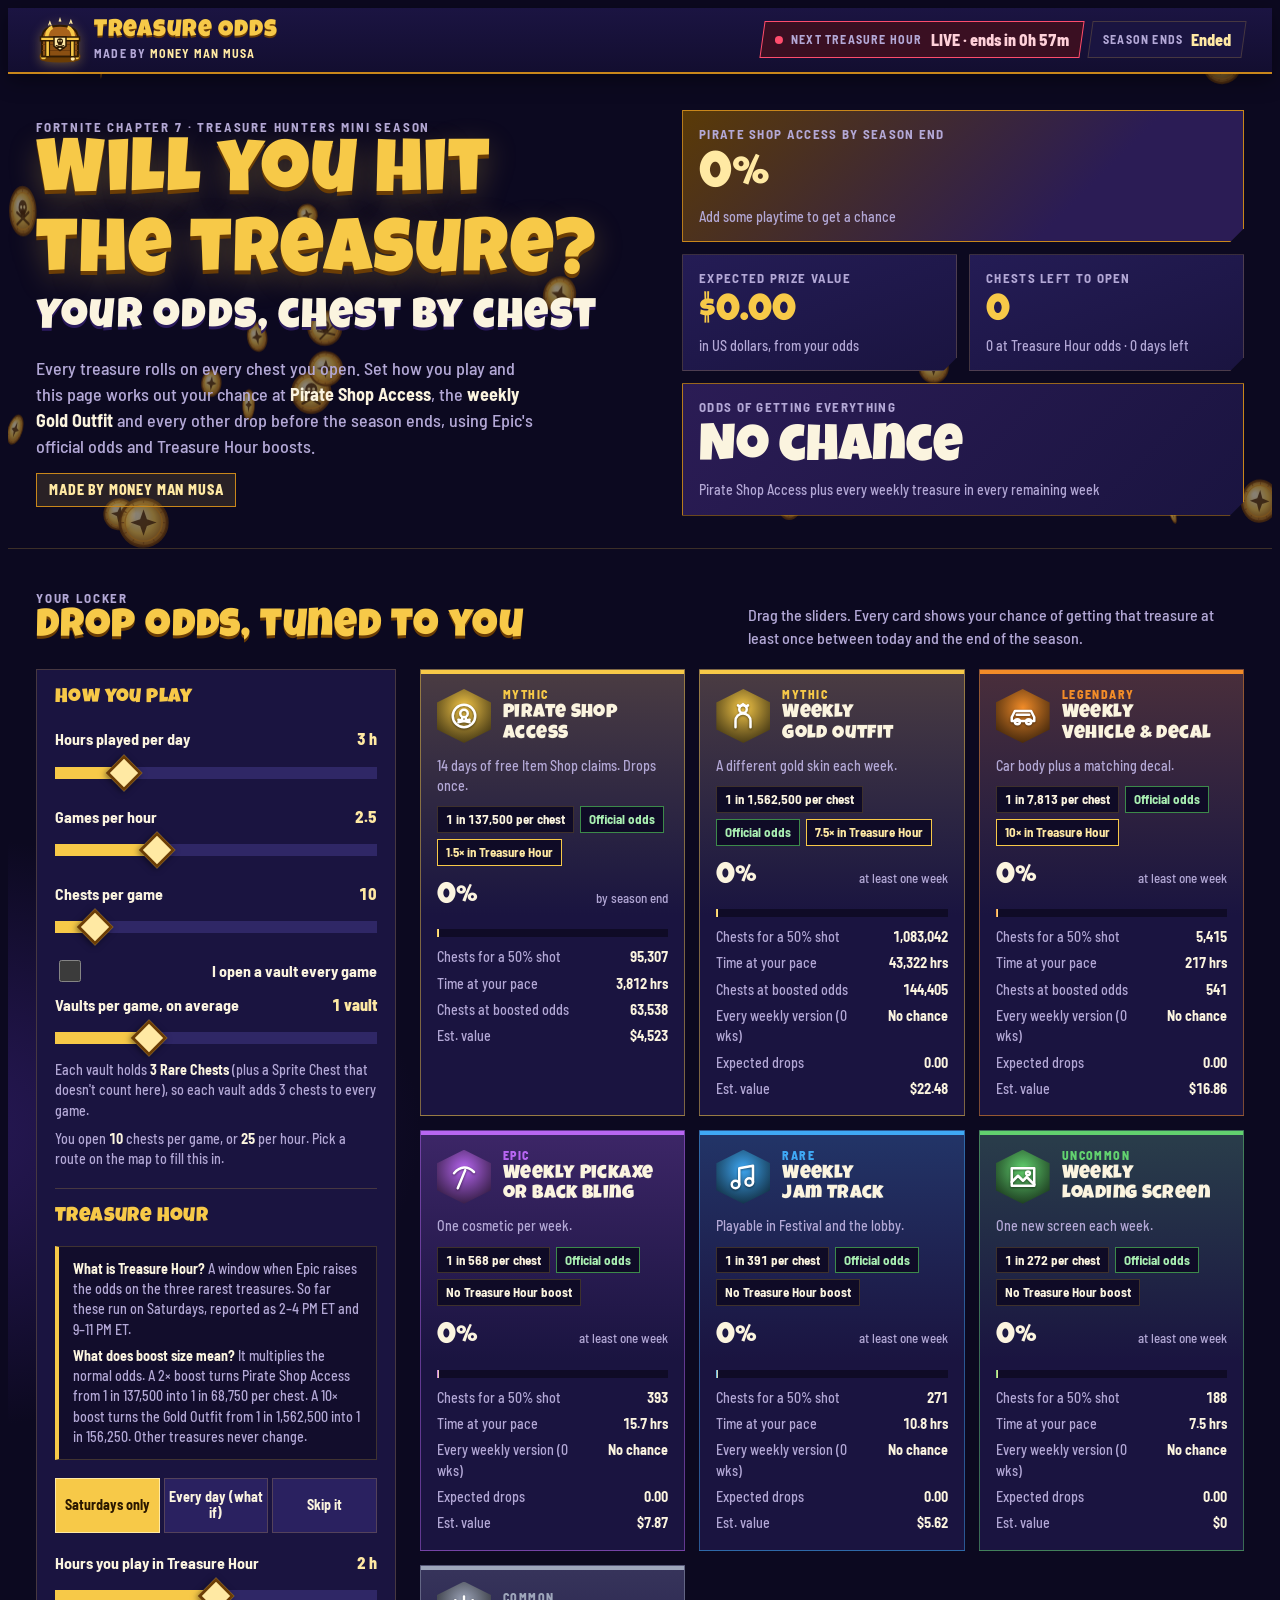
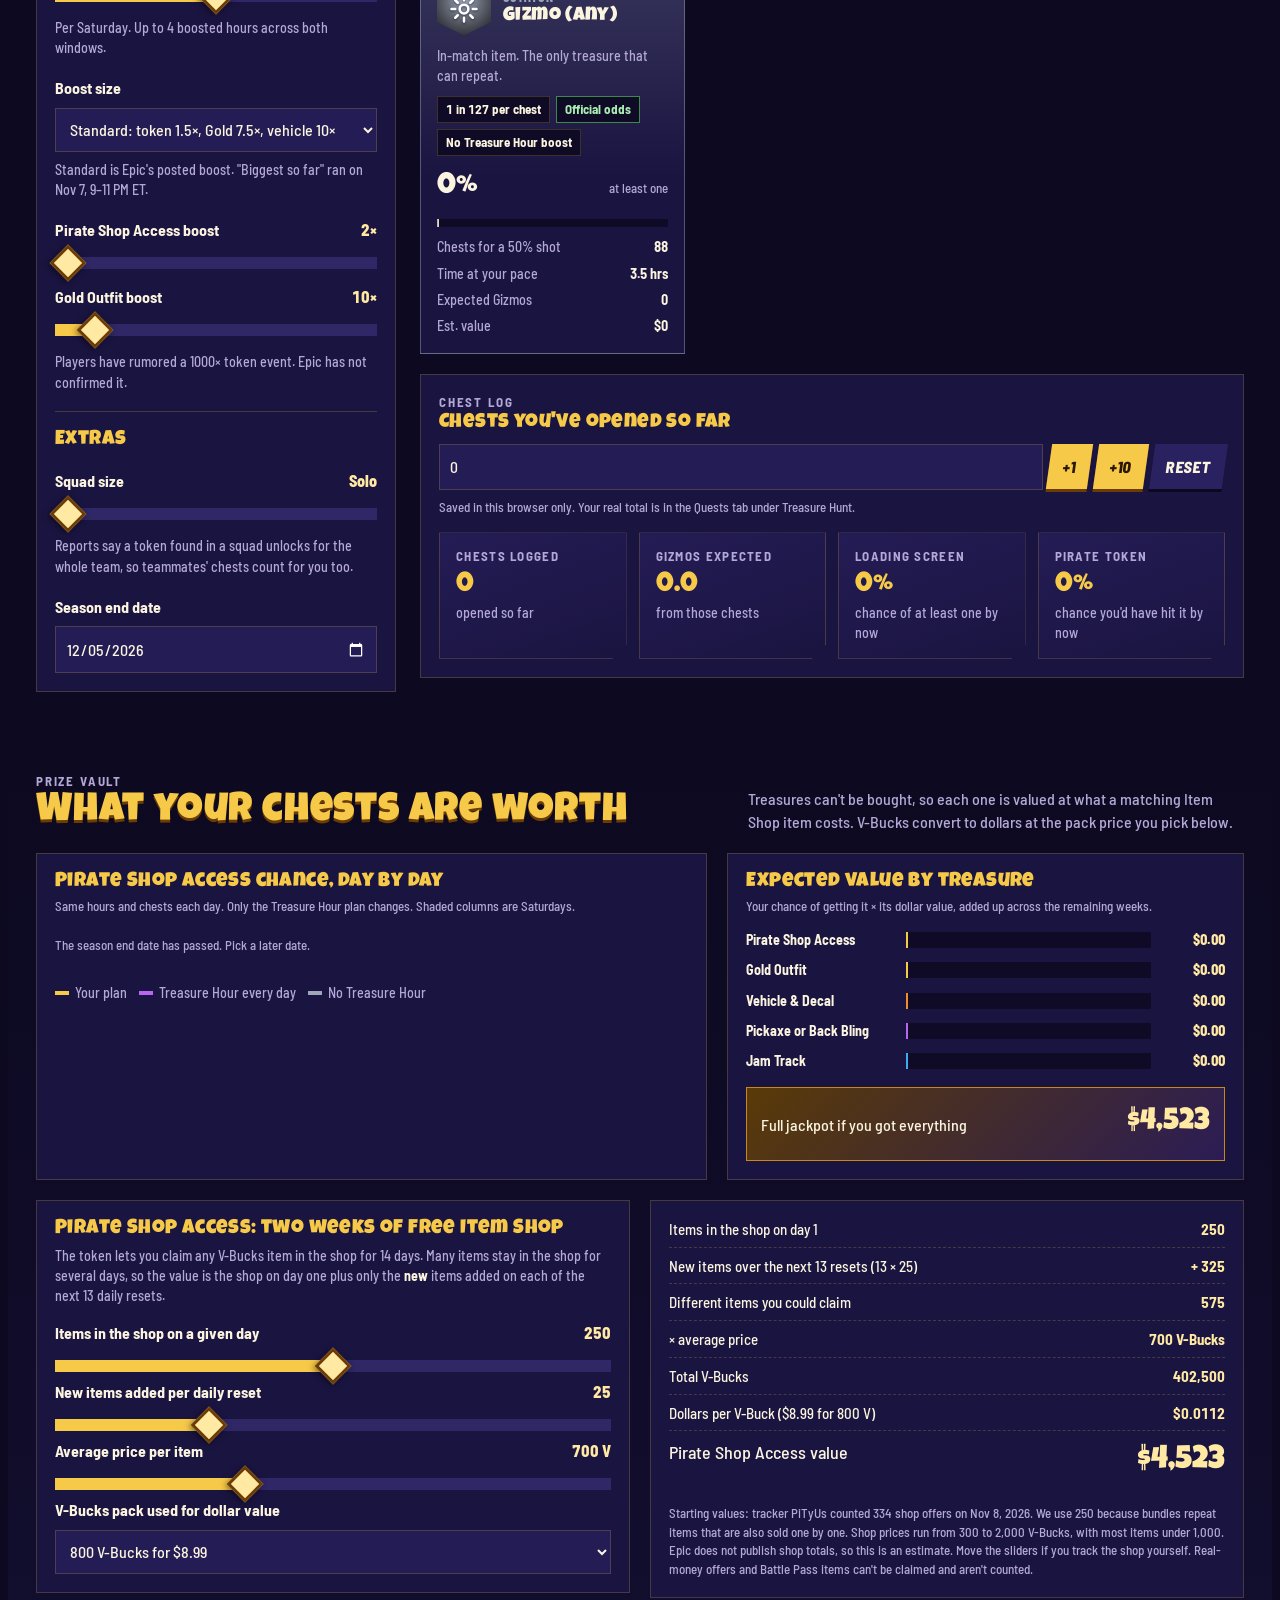
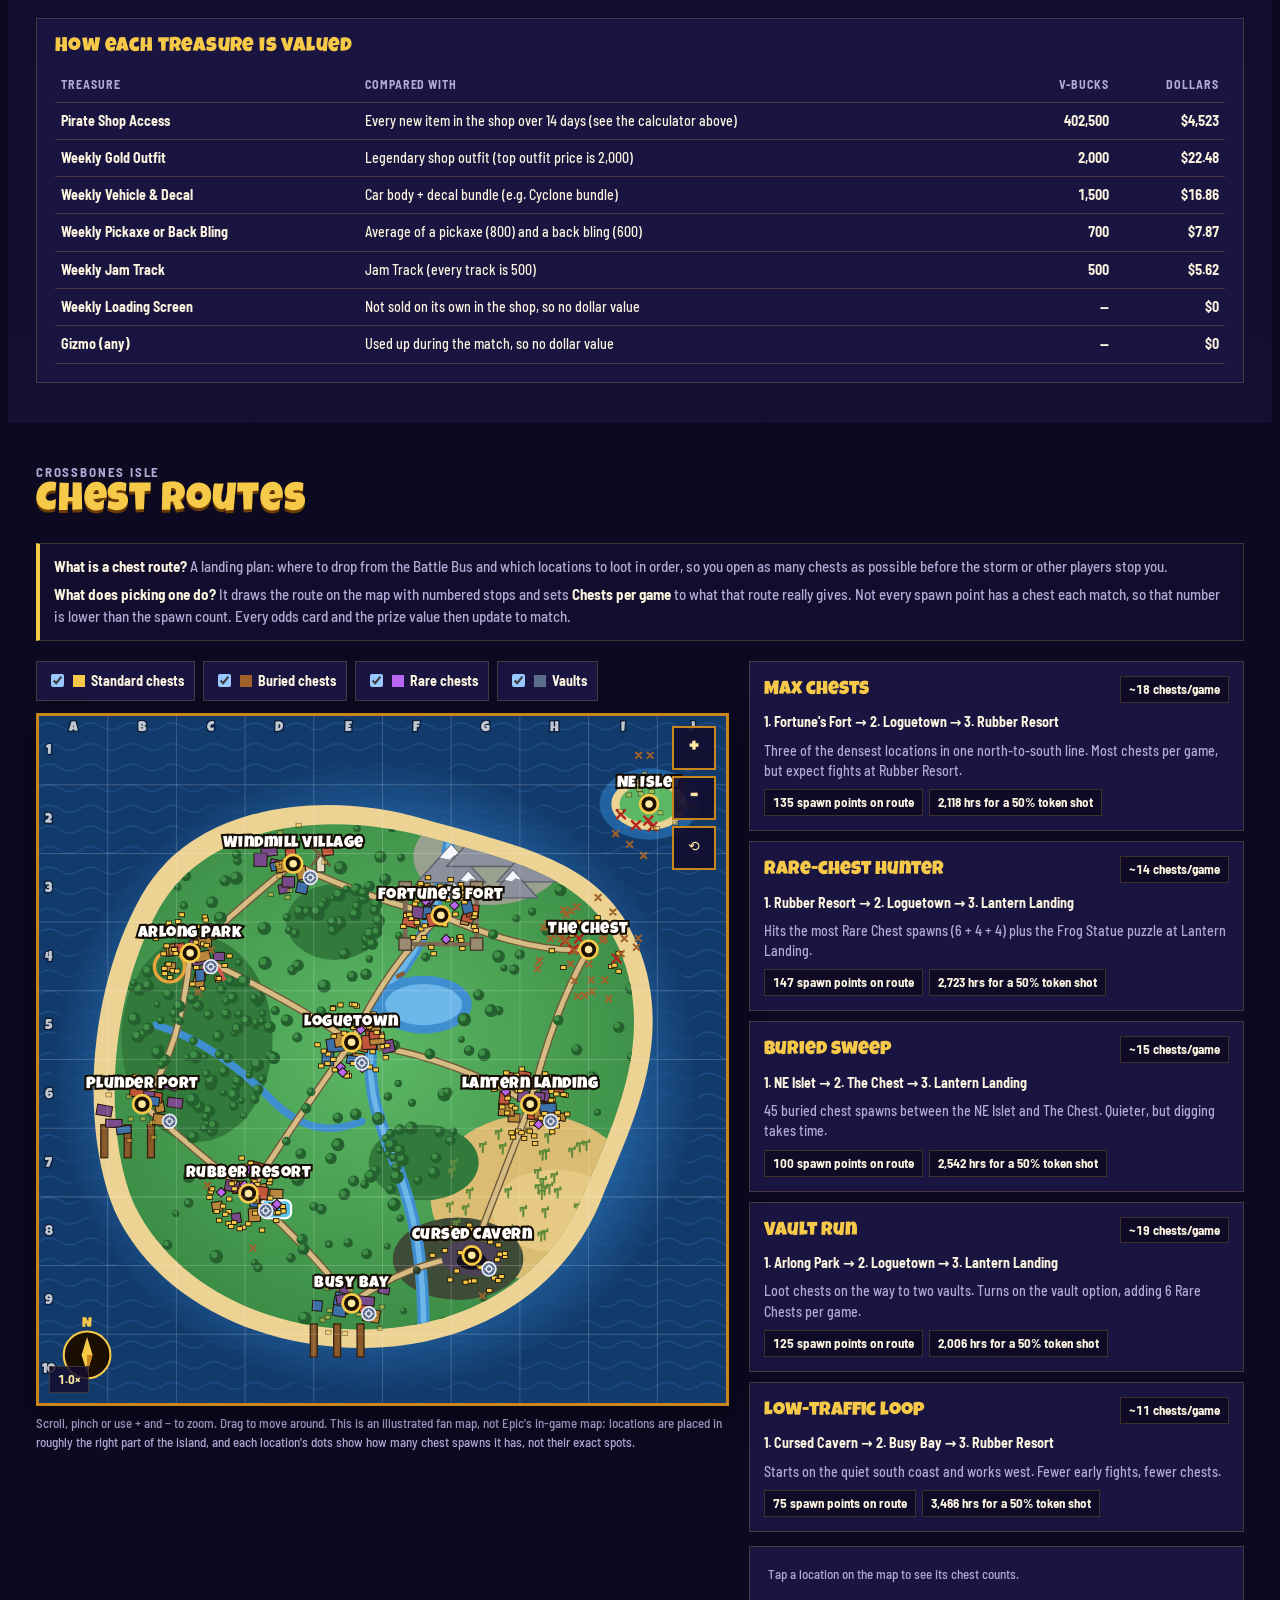
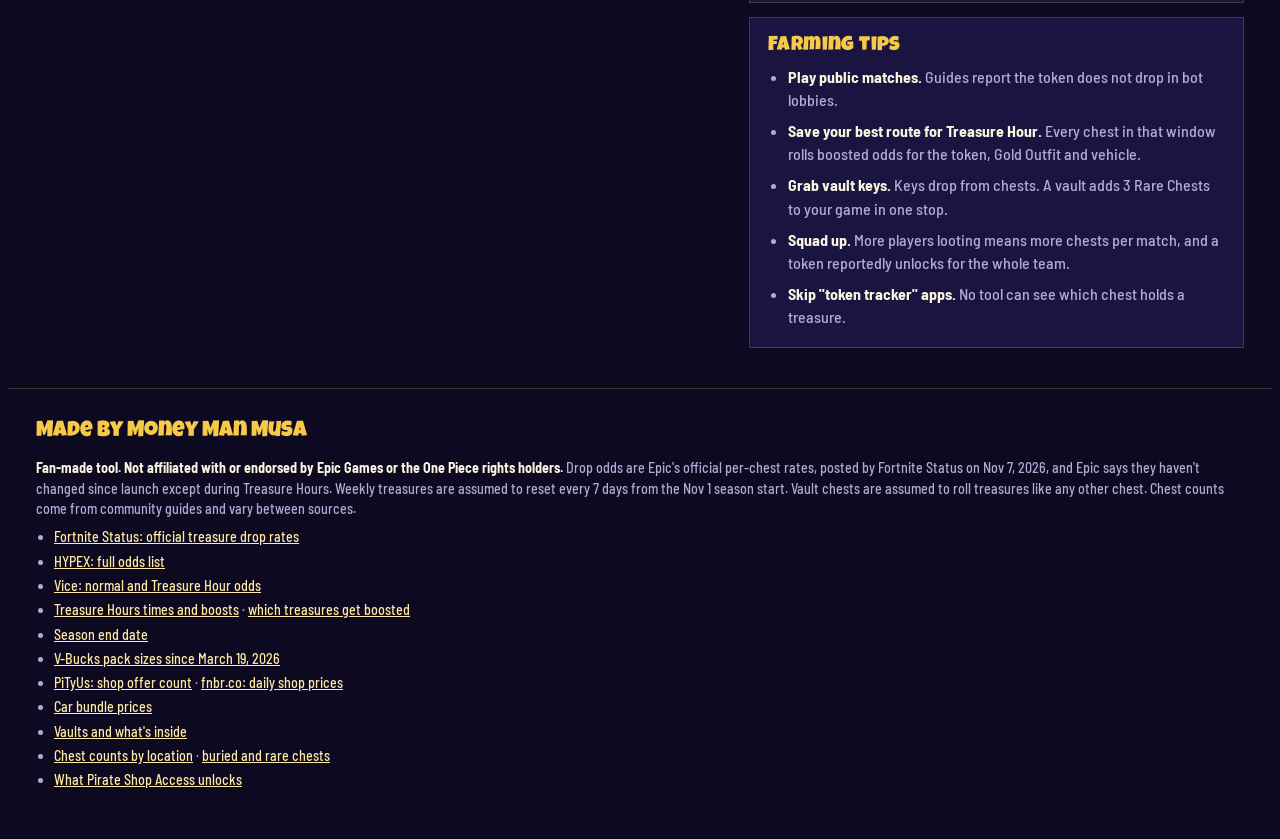
==== commit bee560c6: "Treasure Odds: shop-based token value, vault option, zoomable map - Value Pirate Shop Access as two " ====
--- a/fortnite-tressure-drop-rates/index.html
+++ b/fortnite-tressure-drop-rates/index.html
@@ -5,12 +5,12 @@
 <meta name="viewport" content="width=device-width, initial-scale=1, viewport-fit=cover">
 <title>Treasure Odds Calculator</title>
 <meta name="claude:viewport-fit-sides" content="cover">
-<meta name="description" content="Fan-made calculator for Fortnite Treasure Hunters chest drop odds, Treasure Hour boosts, prize value and chest routes.">
+<meta name="description" content="Fan-made calculator for Fortnite Treasure Hunters chest drop odds, Treasure Hour boosts, prize value and chest routes. Made by Money Man Musa.">
 <link rel="preconnect" href="https://fonts.googleapis.com">
 <link rel="preconnect" href="https://fonts.gstatic.com" crossorigin>
 <link rel="stylesheet" href="https://fonts.googleapis.com/css2?family=Luckiest+Guy&family=Barlow+Semi+Condensed:wght@500;600;700;800&display=swap">
 <style>
-/* Layout: battle-pass style. Sticky gold HUD bar, hero scoreboard, then a two-column "locker" (controls left, loot right), then prize charts, island map and sources. */
+/* Layout: battle-pass style. Sticky gold HUD bar, hero scoreboard, two-column "locker" (controls left, loot right), prize vault, zoomable island map, sources. Phones get a fixed bottom odds bar. */
 :root{
   --bg:#0c0920;
   --bg-2:#130e30;
@@ -22,11 +22,6 @@
   --gold-hi:#ffe9a3;
   --gold-deep:#c9871b;
   --line:rgba(247,201,72,.2);
-  --water:#123a6b;
-  --water-2:#0e2c55;
-  --sand:#e9cf8a;
-  --grass:#3f9a4c;
-  --grass-2:#2f7d3d;
   --r-mythic:#f7c948;
   --r-legendary:#f28c28;
   --r-epic:#b866f2;
@@ -39,7 +34,7 @@
   color-scheme:dark;
 }
 *{box-sizing:border-box}
-html{background:var(--bg)}
+html{background:var(--bg);-webkit-text-size-adjust:100%}
 body{background:radial-gradient(1200px 600px at 70% -10%,#3a2470 0%,transparent 60%),radial-gradient(900px 500px at -10% 20%,#2a1a5c 0%,transparent 60%),var(--bg);color:var(--ink);font-family:var(--ui);font-size:16px;line-height:1.45;font-weight:500;min-height:100%}
 body::before{content:"";position:fixed;inset:0 0 auto;height:env(safe-area-inset-top,0px);z-index:30;background:var(--bg-2)}
 .wrap{max-width:1240px;margin:0 auto;padding-left:max(16px,env(safe-area-inset-left,0px));padding-right:max(16px,env(safe-area-inset-right,0px))}
@@ -55,29 +50,32 @@
 
 /* HUD bar */
 .hud{position:sticky;top:env(safe-area-inset-top,0px);z-index:20;background:linear-gradient(180deg,#1b1442,#130e30);border-bottom:2px solid var(--gold-deep);box-shadow:0 6px 20px rgba(0,0,0,.4)}
-.hud .wrap{display:flex;align-items:center;gap:12px 20px;flex-wrap:wrap;padding-block:10px}
-.brand{display:flex;align-items:center;gap:10px;margin-right:auto}
-.brand svg{width:40px;height:40px;flex:none}
-.brand b{font-family:var(--display);font-size:24px;font-weight:400;color:var(--gold);text-shadow:0 2px 0 #6b3d05;letter-spacing:.03em}
-.brand small{display:block;font-size:12px;color:var(--muted);letter-spacing:.1em;text-transform:uppercase;font-weight:700;margin-top:-2px}
+.hud .wrap{display:flex;align-items:center;gap:8px 16px;flex-wrap:wrap;padding-block:8px}
+.brand{display:flex;align-items:center;gap:10px;margin-right:auto;min-width:0}
+.brand svg{width:48px;height:48px;flex:none;filter:drop-shadow(0 2px 6px rgba(247,201,72,.35))}
+.brand b{font-family:var(--display);font-size:24px;font-weight:400;color:var(--gold);text-shadow:0 2px 0 #6b3d05;letter-spacing:.03em;display:block;line-height:1.1}
+.brand small{display:block;font-size:12px;color:var(--muted);letter-spacing:.1em;text-transform:uppercase;font-weight:700}
+.brand small em{font-style:normal;color:var(--gold-hi)}
+.chips{display:flex;gap:8px;flex-wrap:wrap}
 .chip{display:flex;align-items:center;gap:8px;background:var(--panel);border:1px solid var(--line);padding:6px 12px;transform:skewX(-8deg)}
 .chip > *{transform:skewX(8deg)}
 .chip .k{font-size:12px;text-transform:uppercase;letter-spacing:.1em;color:var(--muted);font-weight:700}
-.chip .v{font-weight:800;color:var(--gold-hi)}
+.chip .v{font-weight:800;color:var(--gold-hi);white-space:nowrap}
 .chip.live{border-color:var(--live);background:#3a0f22}
 .chip.live .v{color:#ffd0d9}
 .dot{width:8px;height:8px;border-radius:50%;background:var(--muted)}
-.chip.live .dot{background:var(--live);box-shadow:0 0 0 0 var(--live);animation:pulse 1.4s infinite}
+.chip.live .dot{background:var(--live);animation:pulse 1.4s infinite}
 @keyframes pulse{0%{box-shadow:0 0 0 0 rgba(255,77,109,.7)}100%{box-shadow:0 0 0 10px rgba(255,77,109,0)}}
 
 /* Hero */
 .hero{position:relative;overflow:hidden;border-bottom:1px solid var(--line)}
-.hero canvas{position:absolute;inset:0;width:100%;height:100%;pointer-events:none;opacity:.55}
+.hero canvas{position:absolute;inset:0;width:100%;height:100%;pointer-events:none;opacity:.6}
 .hero .wrap{position:relative;padding-block:36px 32px;display:grid;grid-template-columns:minmax(0,1.1fr) minmax(0,1fr);gap:28px;align-items:center}
 .hero h1{font-size:clamp(40px,7vw,76px);color:var(--gold);text-shadow:0 4px 0 #6b3d05,0 10px 30px rgba(247,201,72,.25)}
 .hero h1 span{display:block;color:var(--ink);font-size:.55em;text-shadow:0 3px 0 #2a1a5c}
 .hero p.lede{margin-top:14px;max-width:56ch;color:var(--muted);font-size:18px}
 .hero p.lede b{color:var(--ink)}
+.byline{margin-top:14px;display:inline-flex;align-items:center;gap:8px;background:rgba(247,201,72,.12);border:1px solid var(--gold-deep);padding:6px 12px;font-weight:800;letter-spacing:.06em;text-transform:uppercase;font-size:14px;color:var(--gold-hi)}
 .score{display:grid;grid-template-columns:repeat(2,minmax(0,1fr));gap:12px}
 .tile{background:linear-gradient(160deg,var(--panel-2),var(--panel));border:1px solid var(--line);padding:14px 16px;clip-path:polygon(0 0,100% 0,100% calc(100% - 14px),calc(100% - 14px) 100%,0 100%);min-width:0}
 .tile .k{font-size:13px;text-transform:uppercase;letter-spacing:.1em;color:var(--muted);font-weight:700}
@@ -85,30 +83,37 @@
 .tile .s{font-size:14px;color:var(--muted);margin-top:2px}
 .tile.big{grid-column:1/-1;background:linear-gradient(135deg,#5a3a07,#2b1c55 70%);border-color:var(--gold-deep)}
 .tile.big .v{font-size:clamp(34px,5vw,52px);color:var(--gold-hi)}
+.tile.alt{background:linear-gradient(135deg,#2b1c55,#1a1440)}
+.tile.alt .v{color:var(--ink)}
 sup{font-size:.55em}
 
 /* Sections */
 section{padding-block:40px}
 .sec-head{display:flex;align-items:end;justify-content:space-between;gap:12px;flex-wrap:wrap;margin-bottom:20px}
 .sec-head p{color:var(--muted);max-width:62ch}
-
 .locker{display:grid;grid-template-columns:minmax(0,360px) minmax(0,1fr);gap:24px;align-items:start}
-.panel{background:var(--panel);border:1px solid var(--line);padding:18px}
+.panel{background:var(--panel);border:1px solid var(--line);padding:18px;min-width:0}
 .controls{display:grid;gap:18px}
 .controls h3{color:var(--gold)}
-.ctl{display:grid;gap:6px}
+.ctl{display:grid;gap:8px}
 .ctl label{display:flex;justify-content:space-between;gap:8px;font-weight:700}
-.ctl output{color:var(--gold-hi);font-weight:800;font-variant-numeric:tabular-nums}
-.ctl .hint{font-size:13px;color:var(--muted)}
-input[type=range]{-webkit-appearance:none;appearance:none;width:100%;height:10px;background:linear-gradient(90deg,var(--gold) 0 var(--fill,50%),#2f2766 var(--fill,50%) 100%);border-radius:0;transform:skewX(-12deg);cursor:pointer}
-input[type=range]::-webkit-slider-thumb{-webkit-appearance:none;width:22px;height:22px;background:var(--gold-hi);border:3px solid #6b3d05;transform:skewX(12deg) rotate(45deg);box-shadow:0 2px 6px rgba(0,0,0,.5)}
-input[type=range]::-moz-range-thumb{width:18px;height:18px;background:var(--gold-hi);border:3px solid #6b3d05;border-radius:0;transform:rotate(45deg)}
+.ctl output{color:var(--gold-hi);font-weight:800;font-variant-numeric:tabular-nums;white-space:nowrap}
+.hint{font-size:14px;color:var(--muted)}
+.hint b{color:var(--ink)}
+input[type=range]{-webkit-appearance:none;appearance:none;width:100%;height:12px;margin:8px 0;background:linear-gradient(90deg,var(--gold) 0 var(--fill,50%),#2f2766 var(--fill,50%) 100%);border-radius:0;cursor:pointer;touch-action:pan-y}
+input[type=range]::-webkit-slider-thumb{-webkit-appearance:none;width:26px;height:26px;background:var(--gold-hi);border:3px solid #6b3d05;transform:rotate(45deg);box-shadow:0 2px 6px rgba(0,0,0,.5)}
+input[type=range]::-moz-range-thumb{width:22px;height:22px;background:var(--gold-hi);border:3px solid #6b3d05;border-radius:0;transform:rotate(45deg)}
+input[type=range]:disabled{opacity:.4}
 .seg{display:grid;grid-template-columns:repeat(3,minmax(0,1fr));gap:4px}
-.seg button{background:#2a2160;border:1px solid var(--line);padding:8px 4px;font-weight:700;font-size:14px;cursor:pointer;line-height:1.15}
+.seg button{background:#2a2160;border:1px solid var(--line);padding:10px 4px;font-weight:700;font-size:14px;cursor:pointer;line-height:1.15;min-height:44px}
 .seg button[aria-pressed=true]{background:var(--gold);color:#2a1700;border-color:var(--gold-hi)}
-select,input[type=date],input[type=number]{background:#241c55;border:1px solid var(--line);padding:8px 10px;width:100%}
+select,input[type=date],input[type=number]{background:#241c55;border:1px solid var(--line);padding:10px;width:100%;min-height:44px;font-size:16px}
+.toggle{display:flex;gap:10px;align-items:flex-start;font-weight:700;cursor:pointer}
+.toggle input{width:22px;height:22px;accent-color:var(--gold);flex:none;margin-top:1px}
+.explain{background:#120d2c;border:1px solid var(--line);border-left:4px solid var(--gold);padding:12px 14px;font-size:14px;color:var(--muted);display:grid;gap:6px}
+.explain b{color:var(--ink)}
 .counter{display:grid;grid-template-columns:1fr auto auto auto;gap:6px}
-.btn{background:var(--gold);color:#2a1700;border:0;padding:8px 12px;font-weight:800;cursor:pointer;text-transform:uppercase;letter-spacing:.04em;transform:skewX(-8deg);box-shadow:0 3px 0 #6b3d05}
+.btn{background:var(--gold);color:#2a1700;border:0;padding:10px 14px;font-weight:800;cursor:pointer;text-transform:uppercase;letter-spacing:.04em;transform:skewX(-8deg);box-shadow:0 3px 0 #6b3d05;min-height:44px}
 .btn:hover{background:var(--gold-hi)}
 .btn:active{transform:skewX(-8deg) translateY(2px);box-shadow:0 1px 0 #6b3d05}
 .btn.ghost{background:#2a2160;color:var(--ink);box-shadow:0 3px 0 #0b0820}
@@ -119,7 +124,7 @@
 .card{--rc:var(--r-common);position:relative;background:linear-gradient(180deg,color-mix(in srgb,var(--rc) 22%,var(--panel)) 0%,var(--panel) 55%);border:1px solid color-mix(in srgb,var(--rc) 45%,transparent);padding:16px;display:grid;gap:10px;align-content:start;min-width:0}
 .card::before{content:"";position:absolute;inset:0 0 auto 0;height:4px;background:var(--rc)}
 .card .top{display:flex;gap:12px;align-items:center}
-.icon{width:54px;height:54px;flex:none;display:grid;place-items:center;background:radial-gradient(circle at 50% 35%,color-mix(in srgb,var(--rc) 60%,#fff 0%),color-mix(in srgb,var(--rc) 30%,#000) 80%);clip-path:polygon(50% 0,100% 25%,100% 75%,50% 100%,0 75%,0 25%)}
+.icon{width:54px;height:54px;flex:none;display:grid;place-items:center;background:radial-gradient(circle at 50% 35%,var(--rc),color-mix(in srgb,var(--rc) 30%,#000) 80%);clip-path:polygon(50% 0,100% 25%,100% 75%,50% 100%,0 75%,0 25%)}
 .icon svg{width:30px;height:30px;stroke:#fff;fill:none;stroke-width:2;stroke-linecap:round;stroke-linejoin:round;filter:drop-shadow(0 1px 1px rgba(0,0,0,.5))}
 .card h3{font-size:19px;line-height:1.1}
 .card .rar{font-size:12px;text-transform:uppercase;letter-spacing:.12em;font-weight:800;color:var(--rc)}
@@ -127,20 +132,19 @@
 .odds{display:flex;flex-wrap:wrap;gap:6px}
 .pill{font-size:13px;font-weight:700;padding:3px 8px;background:#0f0b26;border:1px solid var(--line)}
 .pill.boost{border-color:var(--gold);color:var(--gold-hi)}
+.pill.ok{border-color:#3c8a4a;color:#a9efb2}
 .chance{display:flex;align-items:baseline;justify-content:space-between;gap:8px}
 .chance .big{font-family:var(--display);font-size:30px;color:var(--ink)}
 .chance .lbl{font-size:13px;color:var(--muted);text-align:right}
 .bar{height:8px;background:#0f0b26;overflow:hidden}
 .bar i{display:block;height:100%;background:linear-gradient(90deg,var(--rc),var(--gold-hi));min-width:2px}
-.facts{display:grid;grid-template-columns:1fr 1fr;gap:6px 12px;font-size:14px}
+.facts{display:grid;grid-template-columns:1fr auto;gap:6px 12px;font-size:14px;margin:0}
 .facts dt{color:var(--muted)}
 .facts dd{margin:0;font-weight:700;text-align:right;font-variant-numeric:tabular-nums}
-
-/* History */
-.history{display:grid;grid-template-columns:repeat(auto-fit,minmax(200px,1fr));gap:12px;margin-top:16px}
+.history{display:grid;grid-template-columns:repeat(auto-fit,minmax(180px,1fr));gap:12px;margin-top:16px}
 .history .tile .v{font-size:28px}
 
-/* Charts */
+/* Charts + prizes */
 .charts{display:grid;grid-template-columns:minmax(0,1.3fr) minmax(0,1fr);gap:20px}
 .chart-box{overflow-x:auto}
 .chart-box svg{display:block;width:100%;height:auto;min-width:320px}
@@ -155,26 +159,40 @@
 .prow .val{font-weight:800;color:var(--gold-hi);font-variant-numeric:tabular-nums;min-width:64px;text-align:right}
 .jackpot{margin-top:16px;padding:14px;background:linear-gradient(135deg,#5a3a07,#2b1c55);border:1px solid var(--gold-deep);display:flex;justify-content:space-between;gap:10px;align-items:center;flex-wrap:wrap}
 .jackpot b{font-family:var(--display);font-size:30px;font-weight:400;color:var(--gold-hi)}
+.shopcalc{margin-top:20px;display:grid;grid-template-columns:minmax(0,1fr) minmax(0,1fr);gap:20px;align-items:start}
+.eq{display:grid;gap:8px;font-size:15px}
+.eq .row{display:flex;justify-content:space-between;gap:10px;border-bottom:1px dashed var(--line);padding-bottom:6px}
+.eq .row b{color:var(--gold-hi);font-variant-numeric:tabular-nums;text-align:right}
+.eq .total{border:0;font-size:18px}
+.eq .total b{font-family:var(--display);font-size:32px;font-weight:400}
+.valtable{width:100%;border-collapse:collapse;font-size:14px}
+.valtable th,.valtable td{padding:8px 6px;border-bottom:1px solid var(--line);text-align:left;vertical-align:top}
+.valtable th{color:var(--muted);font-weight:700;text-transform:uppercase;font-size:12px;letter-spacing:.08em}
+.valtable td.n{text-align:right;font-variant-numeric:tabular-nums;font-weight:700;white-space:nowrap}
+.tablebox{overflow-x:auto}
 
 /* Map */
 .map-grid{display:grid;grid-template-columns:minmax(0,1.4fr) minmax(0,1fr);gap:20px;align-items:start}
-.map-box{position:relative;background:var(--water-2);border:2px solid var(--gold-deep);aspect-ratio:1/1;max-width:100%}
-.map-box svg{width:100%;height:100%;display:block}
+.map-box{position:relative;background:#0e2c55;border:3px solid var(--gold-deep);aspect-ratio:1/1;max-width:100%;overflow:hidden;box-shadow:0 10px 30px rgba(0,0,0,.45)}
+.map-box svg{width:100%;height:100%;display:block;touch-action:none;cursor:grab;user-select:none;-webkit-user-select:none}
+.map-box svg.drag{cursor:grabbing}
+.zoom{position:absolute;right:10px;top:10px;display:grid;gap:6px;z-index:2}
+.zoom button{width:44px;height:44px;background:rgba(19,14,48,.92);border:2px solid var(--gold-deep);color:var(--gold-hi);font-family:var(--display);font-size:22px;cursor:pointer;line-height:1}
+.zoom button:hover{background:#2a2160}
+.zoomlvl{position:absolute;left:10px;bottom:10px;background:rgba(19,14,48,.85);border:1px solid var(--line);padding:3px 8px;font-size:13px;font-weight:700;color:var(--gold-hi);z-index:2;pointer-events:none}
 .poi{cursor:pointer}
 .poi:focus{outline:none}
-.poi:focus-visible circle.ring,.poi.sel circle.ring{stroke:#fff;stroke-width:5}
-.poi text{font-family:var(--display);font-size:26px;fill:#fff;paint-order:stroke;stroke:#1a0f00;stroke-width:6px;letter-spacing:.03em}
-.route-path{fill:none;stroke:var(--gold-hi);stroke-width:8;stroke-dasharray:22 14;stroke-linecap:round;animation:march 1.2s linear infinite;filter:drop-shadow(0 0 6px rgba(255,233,163,.8))}
-@keyframes march{to{stroke-dashoffset:-36}}
+.poi:focus-visible .ring,.poi.sel .ring{stroke:#fff;stroke-width:5}
+.poi text{font-family:var(--display);font-size:24px;fill:#fff;paint-order:stroke;stroke:#140c00;stroke-width:6px;letter-spacing:.03em}
 .layers{display:flex;flex-wrap:wrap;gap:8px;margin-bottom:12px}
-.layers label{display:flex;align-items:center;gap:6px;background:var(--panel);border:1px solid var(--line);padding:6px 10px;font-weight:700;font-size:14px;cursor:pointer}
+.layers label{display:flex;align-items:center;gap:6px;background:var(--panel);border:1px solid var(--line);padding:8px 10px;font-weight:700;font-size:14px;cursor:pointer;min-height:40px}
 .sw{width:12px;height:12px;display:inline-block}
 .routes{display:grid;gap:10px}
 .route{background:var(--panel);border:1px solid var(--line);padding:14px;display:grid;gap:8px;cursor:pointer;text-align:left;width:100%}
 .route[aria-pressed=true]{border-color:var(--gold);background:linear-gradient(135deg,#3d2a08,var(--panel) 60%)}
-.route .rt{display:flex;justify-content:space-between;gap:8px;align-items:baseline}
+.route .rt{display:flex;justify-content:space-between;gap:8px;align-items:baseline;flex-wrap:wrap}
 .route .rn{font-family:var(--display);font-size:19px;color:var(--gold)}
-.route .stops{font-size:14px;color:var(--muted)}
+.route .stops{font-size:14px;color:var(--ink);font-weight:700}
 .route .meta{display:flex;flex-wrap:wrap;gap:6px}
 .poi-info{margin-top:14px}
 .poi-info dl{display:grid;grid-template-columns:1fr auto;gap:4px 12px;margin:8px 0 0;font-size:15px}
@@ -183,20 +201,39 @@
 .tips b{color:var(--ink)}
 .note{font-size:13px;color:var(--muted)}
 
+/* Mobile bottom odds bar */
+.mbar{display:none}
 footer{border-top:1px solid var(--line);padding-block:28px 40px;color:var(--muted);font-size:14px}
 footer ul{margin:8px 0 0;padding-left:18px;display:grid;gap:4px}
+footer .made{font-family:var(--display);font-size:22px;color:var(--gold);margin-bottom:10px;display:block}
 
 @media (max-width:980px){
-  .hero .wrap,.locker,.charts,.map-grid{grid-template-columns:minmax(0,1fr)}
-  .controls{position:static}
+  .hero .wrap,.locker,.charts,.map-grid,.shopcalc{grid-template-columns:minmax(0,1fr)}
+}
+@media (max-width:700px){
+  body{padding-bottom:calc(64px + env(safe-area-inset-bottom,0px))}
+  .mbar{display:flex;position:fixed;left:0;right:0;bottom:0;z-index:25;background:linear-gradient(180deg,#1b1442,#0f0b26);border-top:2px solid var(--gold-deep);padding:8px max(16px,env(safe-area-inset-right,0px)) calc(8px + env(safe-area-inset-bottom,0px)) max(16px,env(safe-area-inset-left,0px));gap:12px;justify-content:space-between;align-items:center;box-shadow:0 -6px 20px rgba(0,0,0,.45)}
+  .mbar div{display:grid;line-height:1.1}
+  .mbar .k{font-size:11px;text-transform:uppercase;letter-spacing:.1em;color:var(--muted);font-weight:700}
+  .mbar .v{font-family:var(--display);font-size:22px;color:var(--gold-hi)}
+  .hero .wrap{padding-block:24px}
+  .hero p.lede{font-size:16px}
+  section{padding-block:28px}
+  .brand svg{width:40px;height:40px}
+  .brand b{font-size:21px}
+  .chip{padding:5px 10px}
 }
 @media (max-width:520px){
   .score{grid-template-columns:minmax(0,1fr)}
   .chip .k{display:none}
+  .chips{width:100%}
+  .chip{flex:1;justify-content:center}
   .prow{grid-template-columns:minmax(0,1fr) auto}
   .prow .track{grid-column:1/-1;grid-row:2}
   .counter{grid-template-columns:1fr 1fr 1fr}
   .counter input{grid-column:1/-1}
+  .loot{grid-template-columns:minmax(0,1fr)}
+  .seg button{font-size:13px}
 }
 @media (prefers-reduced-motion:reduce){
   *{animation:none!important;transition:none!important}
@@ -206,18 +243,31 @@
 <header class="hud">
   <div class="wrap">
     <div class="brand">
-      <svg viewBox="0 0 48 48" aria-hidden="true">
-        <path d="M6 20 Q24 6 42 20 V24 H6Z" fill="#c9871b" stroke="#3a2100" stroke-width="2"/>
-        <rect x="6" y="22" width="36" height="20" fill="#8a4f12" stroke="#3a2100" stroke-width="2"/>
-        <rect x="6" y="22" width="36" height="5" fill="#f7c948" stroke="#3a2100" stroke-width="2"/>
-        <rect x="20" y="24" width="8" height="10" fill="#ffe9a3" stroke="#3a2100" stroke-width="2"/>
-        <circle cx="24" cy="29" r="1.6" fill="#3a2100"/>
-        <path d="M10 14 l2-5 2 5 M34 12 l2-5 2 5" stroke="#ffe9a3" stroke-width="2" fill="none" stroke-linecap="round"/>
+      <svg viewBox="0 0 64 64" aria-hidden="true">
+        <ellipse cx="32" cy="57" rx="27" ry="5" fill="#6b3d05"/>
+        <circle cx="10" cy="54" r="4.5" fill="#f7c948" stroke="#6b3d05" stroke-width="1.5"/>
+        <circle cx="54" cy="54" r="4.5" fill="#f7c948" stroke="#6b3d05" stroke-width="1.5"/>
+        <circle cx="49" cy="57" r="3.5" fill="#ffe9a3" stroke="#6b3d05" stroke-width="1.5"/>
+        <rect x="8" y="30" width="48" height="24" fill="#8a4f12" stroke="#2e1a03" stroke-width="2.5"/>
+        <path d="M8 38h48M8 46h48" stroke="#6e3c0c" stroke-width="1.5"/>
+        <path d="M8 30 Q8 13 32 13 Q56 13 56 30Z" fill="#a8621b" stroke="#2e1a03" stroke-width="2.5"/>
+        <path d="M14 29.5 Q15 17 22 15M50 29.5 Q49 17 42 15" stroke="#f7c948" stroke-width="5" fill="none"/>
+        <rect x="13" y="30" width="5" height="24" fill="#f7c948" stroke="#2e1a03" stroke-width="1.5"/>
+        <rect x="46" y="30" width="5" height="24" fill="#f7c948" stroke="#2e1a03" stroke-width="1.5"/>
+        <rect x="6" y="28" width="52" height="5" fill="#f7c948" stroke="#2e1a03" stroke-width="2"/>
+        <path d="M24 28 h16 v12 l-8 6 -8 -6z" fill="#ffe9a3" stroke="#2e1a03" stroke-width="2"/>
+        <circle cx="32" cy="33.5" r="4" fill="#2e1a03"/>
+        <rect x="29.6" y="36" width="4.8" height="3" fill="#2e1a03"/>
+        <circle cx="30.5" cy="33.2" r="1.1" fill="#ffe9a3"/><circle cx="33.5" cy="33.2" r="1.1" fill="#ffe9a3"/>
+        <path d="M27 39.5l10 3.5M37 39.5l-10 3.5" stroke="#2e1a03" stroke-width="1.8" stroke-linecap="round"/>
+        <path d="M17 12l1.5-4 1.5 4M45 10l1.5-4 1.5 4M31 7l1-3 1 3" stroke="#ffe9a3" stroke-width="1.6" fill="none" stroke-linecap="round"/>
       </svg>
-      <div><b>Treasure Odds</b><small>Treasure Hunters chest calculator</small></div>
-    </div>
-    <div class="chip" id="chipTH"><span class="dot"></span><span class="k">Next Treasure Hour</span><span class="v num" id="thCountdown">…</span></div>
-    <div class="chip"><span class="k">Season ends</span><span class="v num" id="seasonCountdown">…</span></div>
+      <div><b>Treasure Odds</b><small>Made by <em>Money Man Musa</em></small></div>
+    </div>
+    <div class="chips">
+      <div class="chip" id="chipTH"><span class="dot"></span><span class="k">Next Treasure Hour</span><span class="v num" id="thCountdown">…</span></div>
+      <div class="chip"><span class="k">Season ends</span><span class="v num" id="seasonCountdown">…</span></div>
+    </div>
   </div>
 </header>
 
@@ -227,13 +277,14 @@
     <div>
       <p class="eyebrow">Fortnite Chapter 7 · Treasure Hunters mini season</p>
       <h1>Will you hit the treasure?<span>Your odds, chest by chest</span></h1>
-      <p class="lede">Every treasure rolls on every chest you open. Set how you play and this page works out your chance at <b>Pirate Shop Access</b>, the <b>weekly Gold Outfit</b> and every other drop before the season ends, using Epic's published odds and Treasure Hour boosts.</p>
+      <p class="lede">Every treasure rolls on every chest you open. Set how you play and this page works out your chance at <b>Pirate Shop Access</b>, the <b>weekly Gold Outfit</b> and every other drop before the season ends, using Epic's official odds and Treasure Hour boosts.</p>
+      <p class="byline">Made by Money Man Musa</p>
     </div>
     <div class="score">
       <div class="tile big"><div class="k">Pirate Shop Access by season end</div><div class="v num" id="hTok">…</div><div class="s" id="hTokS"></div></div>
-      <div class="tile"><div class="k">Expected prize value</div><div class="v num" id="hEV">…</div><div class="s">estimated, in US dollars</div></div>
+      <div class="tile"><div class="k">Expected prize value</div><div class="v num" id="hEV">…</div><div class="s">in US dollars, from your odds</div></div>
       <div class="tile"><div class="k">Chests left to open</div><div class="v num" id="hChests">…</div><div class="s" id="hChestsS"></div></div>
-      <div class="tile big" style="background:linear-gradient(135deg,#2b1c55,#1a1440)"><div class="k">Odds of getting everything</div><div class="v num" id="hAll" style="color:var(--ink)">…</div><div class="s">Pirate Shop Access plus every weekly treasure in every remaining week</div></div>
+      <div class="tile big alt"><div class="k">Odds of getting everything</div><div class="v num" id="hAll">…</div><div class="s">Pirate Shop Access plus every weekly treasure in every remaining week</div></div>
     </div>
   </div>
 </div>
@@ -243,7 +294,7 @@
   <div class="wrap">
     <div class="sec-head">
       <div><p class="eyebrow">Your locker</p><h2>Drop odds, tuned to you</h2></div>
-      <p>Drag the sliders. Every card updates to show your chance of getting that treasure at least once between today and the end of the season.</p>
+      <p>Drag the sliders. Every card shows your chance of getting that treasure at least once between today and the end of the season.</p>
     </div>
     <div class="locker">
       <aside class="panel controls" aria-label="Play settings">
@@ -258,48 +309,57 @@
         </div>
         <div class="ctl">
           <label for="cpg">Chests per game <output id="cpgO" class="num"></output></label>
-          <input type="range" id="cpg" min="1" max="40" step="1" value="10">
-          <span class="hint">That's <b id="cphO" class="num"></b> chests per hour. Pick a route on the map to fill this in.</span>
+          <input type="range" id="cpg" min="1" max="100" step="1" value="10">
+        </div>
+        <div class="ctl">
+          <label class="toggle" for="vaultOn"><input type="checkbox" id="vaultOn"><span>I open a vault every game</span></label>
+          <div id="vaultBox" class="ctl" hidden>
+            <label for="vaults">Vaults per game, on average <output id="vaultsO" class="num"></output></label>
+            <input type="range" id="vaults" min="0.25" max="3" step="0.25" value="1">
+            <span class="hint">Each vault holds <b>3 Rare Chests</b> (plus a Sprite Chest that doesn't count here), so each vault adds 3 chests to every game.</span>
+          </div>
+          <span class="hint">You open <b id="cpgTot" class="num"></b> chests per game, or <b id="cphO" class="num"></b> per hour. Pick a route on the map to fill this in.</span>
         </div>
         <div class="divider"></div>
         <h3>Treasure Hour</h3>
-        <div class="ctl">
-          <span class="hint">Epic boosts the rarest drops during Treasure Hours (so far Saturdays, 9–11 PM ET).</span>
+        <div class="explain">
+          <span><b>What is Treasure Hour?</b> A window when Epic raises the odds on the three rarest treasures. So far these run on Saturdays, reported as 2–4 PM ET and 9–11 PM ET.</span>
+          <span><b>What does boost size mean?</b> It multiplies the normal odds. A 2× boost turns Pirate Shop Access from 1 in 137,500 into 1 in 68,750 per chest. A 10× boost turns the Gold Outfit from 1 in 1,562,500 into 1 in 156,250. Other treasures never change.</span>
+        </div>
+        <div class="ctl">
           <div class="seg" role="group" aria-label="Treasure Hour schedule">
-            <button type="button" data-th="sat" id="thSat">Saturdays only</button>
-            <button type="button" data-th="daily" id="thDaily">Every day (what if)</button>
-            <button type="button" data-th="off" id="thOff">Skip it</button>
+            <button type="button" data-th="sat">Saturdays only</button>
+            <button type="button" data-th="daily">Every day (what if)</button>
+            <button type="button" data-th="off">Skip it</button>
           </div>
         </div>
         <div class="ctl">
-          <label for="thHours">Hours played in each Treasure Hour <output id="thHoursO" class="num"></output></label>
-          <input type="range" id="thHours" min="0" max="2" step="0.25" value="2">
+          <label for="thHours">Hours you play in Treasure Hour <output id="thHoursO" class="num"></output></label>
+          <input type="range" id="thHours" min="0" max="4" step="0.5" value="2">
+          <span class="hint" id="thHint">Per Treasure Hour day. A Saturday has up to 4 boosted hours across both windows.</span>
         </div>
         <div class="ctl">
           <label for="preset">Boost size</label>
           <select id="preset">
-            <option value="late">Nov 7, 9–11 PM ET (token 2×, gold 10×, vehicle 10×)</option>
-            <option value="early">Nov 7, first window (token 1.5×, gold 7.5×, vehicle 10×)</option>
+            <option value="standard">Standard: token 1.5×, Gold 7.5×, vehicle 10×</option>
+            <option value="late">Biggest so far: token 2×, Gold 10×, vehicle 10×</option>
             <option value="custom">Custom boost</option>
           </select>
+          <span class="hint">Standard is Epic's posted boost. "Biggest so far" ran on Nov 7, 9–11 PM ET.</span>
         </div>
         <div class="ctl" id="customBox" hidden>
           <label for="cTok">Pirate Shop Access boost <output id="cTokO" class="num"></output></label>
           <input type="range" id="cTok" min="1" max="1000" step="1" value="2">
           <label for="cGold">Gold Outfit boost <output id="cGoldO" class="num"></output></label>
           <input type="range" id="cGold" min="1" max="100" step="0.5" value="10">
-          <span class="hint">A 1000× token boost has been rumored for a future event. Epic has not confirmed it.</span>
+          <span class="hint">Players have rumored a 1000× token event. Epic has not confirmed it.</span>
         </div>
         <div class="divider"></div>
         <h3>Extras</h3>
         <div class="ctl">
           <label for="squad">Squad size <output id="squadO" class="num"></output></label>
           <input type="range" id="squad" min="1" max="4" step="1" value="1">
-          <span class="hint">Reports say a Pirate Shop Access token found in a squad unlocks for the whole team, so teammates' chests count for you too.</span>
-        </div>
-        <div class="ctl">
-          <label for="haul">Shop items you'd claim with the token <output id="haulO" class="num"></output></label>
-          <input type="range" id="haul" min="5000" max="100000" step="1000" value="30000">
+          <span class="hint">Reports say a token found in a squad unlocks for the whole team, so teammates' chests count for you too.</span>
         </div>
         <div class="ctl">
           <label for="end">Season end date</label>
@@ -309,18 +369,16 @@
 
       <div>
         <div class="loot" id="loot"></div>
-
         <div class="panel" style="margin-top:20px">
-          <div class="sec-head" style="margin-bottom:8px">
-            <div><p class="eyebrow">Chest log</p><h3 style="color:var(--gold)">Chests you've opened so far</h3></div>
-          </div>
+          <p class="eyebrow">Chest log</p>
+          <h3 style="color:var(--gold);margin:2px 0 10px">Chests you've opened so far</h3>
           <div class="counter">
-            <input type="number" id="opened" min="0" step="1" value="0" aria-label="Chests opened so far" class="num">
+            <input type="number" id="opened" min="0" step="1" value="0" aria-label="Chests opened so far" class="num" inputmode="numeric">
             <button type="button" class="btn" data-add="1">+1</button>
             <button type="button" class="btn" data-add="10">+10</button>
             <button type="button" class="btn ghost" id="resetOpened">Reset</button>
           </div>
-          <p class="note" style="margin-top:8px">Saved in this browser only. Tap +1 every time you open a chest in a match.</p>
+          <p class="note" style="margin-top:8px">Saved in this browser only. Your real total is in the Quests tab under Treasure Hunt.</p>
           <div class="history" id="history"></div>
         </div>
       </div>
@@ -332,12 +390,12 @@
   <div class="wrap">
     <div class="sec-head">
       <div><p class="eyebrow">Prize vault</p><h2>What your chests are worth</h2></div>
-      <p>Dollar figures convert V-Bucks at the 1,000 for $8.99 pack price. Treasures can't be bought, so these are estimates of comparable shop items.</p>
+      <p>Treasures can't be bought, so each one is valued at what a matching Item Shop item costs. V-Bucks convert to dollars at the pack price you pick below.</p>
     </div>
     <div class="charts">
       <div class="panel">
         <h3 style="color:var(--gold)">Pirate Shop Access chance, day by day</h3>
-        <p class="note" style="margin-top:4px">Same hours and chests each day. Only the Treasure Hour plan changes.</p>
+        <p class="note" style="margin-top:4px">Same hours and chests each day. Only the Treasure Hour plan changes. Shaded columns are Saturdays.</p>
         <div class="chart-box" id="lineChart"></div>
         <div class="legend">
           <span><i style="background:var(--gold)"></i>Your plan</span>
@@ -347,9 +405,51 @@
       </div>
       <div class="panel">
         <h3 style="color:var(--gold)">Expected value by treasure</h3>
-        <p class="note" style="margin:4px 0 14px">Chance of getting it × estimated value, summed across remaining weeks.</p>
+        <p class="note" style="margin:4px 0 14px">Your chance of getting it × its dollar value, added up across the remaining weeks.</p>
         <div class="prize-rows" id="prizeRows"></div>
         <div class="jackpot"><span>Full jackpot if you got everything</span><b class="num" id="jackpot">…</b></div>
+      </div>
+    </div>
+
+    <div class="shopcalc">
+      <div class="panel">
+        <h3 style="color:var(--gold)">Pirate Shop Access: two weeks of free Item Shop</h3>
+        <p class="hint" style="margin:6px 0 14px">The token lets you claim any V-Bucks item in the shop for 14 days. Many items stay in the shop for several days, so the value is the shop on day one plus only the <b>new</b> items added on each of the next 13 daily resets.</p>
+        <div class="ctl">
+          <label for="shopDaily">Items in the shop on a given day <output id="shopDailyO" class="num"></output></label>
+          <input type="range" id="shopDaily" min="100" max="400" step="5" value="250">
+        </div>
+        <div class="ctl">
+          <label for="shopNew">New items added per daily reset <output id="shopNewO" class="num"></output></label>
+          <input type="range" id="shopNew" min="5" max="80" step="1" value="25">
+        </div>
+        <div class="ctl">
+          <label for="shopAvg">Average price per item <output id="shopAvgO" class="num"></output></label>
+          <input type="range" id="shopAvg" min="300" max="1500" step="25" value="700">
+        </div>
+        <div class="ctl">
+          <label for="pack">V-Bucks pack used for dollar value</label>
+          <select id="pack">
+            <option value="8.99|800">800 V-Bucks for $8.99</option>
+            <option value="22.99|2400">2,400 V-Bucks for $22.99</option>
+            <option value="36.99|4500">4,500 V-Bucks for $36.99</option>
+            <option value="89.99|12500">12,500 V-Bucks for $89.99</option>
+          </select>
+        </div>
+      </div>
+      <div class="panel">
+        <div class="eq" id="shopEq"></div>
+        <p class="note" style="margin-top:12px">Starting values: tracker PiTyUs counted 334 shop offers on Nov 8, 2026. We use 250 because bundles repeat items that are also sold one by one. Shop prices run from 300 to 2,000 V-Bucks, with most items under 1,000. Epic does not publish shop totals, so this is an estimate. Move the sliders if you track the shop yourself. Real-money offers and Battle Pass items can't be claimed and aren't counted.</p>
+      </div>
+    </div>
+
+    <div class="panel" style="margin-top:20px">
+      <h3 style="color:var(--gold);margin-bottom:10px">How each treasure is valued</h3>
+      <div class="tablebox">
+        <table class="valtable">
+          <thead><tr><th>Treasure</th><th>Compared with</th><th style="text-align:right">V-Bucks</th><th style="text-align:right">Dollars</th></tr></thead>
+          <tbody id="valBody"></tbody>
+        </table>
       </div>
     </div>
   </div>
@@ -359,7 +459,10 @@
   <div class="wrap">
     <div class="sec-head">
       <div><p class="eyebrow">Crossbones Isle</p><h2>Chest routes</h2></div>
-      <p>A schematic of the island's chest-heavy spots with community-counted spawns. Pick a route to draw it and load its chests-per-game into the calculator.</p>
+    </div>
+    <div class="explain" style="margin-bottom:20px;font-size:15px">
+      <span><b>What is a chest route?</b> A landing plan: where to drop from the Battle Bus and which locations to loot in order, so you open as many chests as possible before the storm or other players stop you.</span>
+      <span><b>What does picking one do?</b> It draws the route on the map with numbered stops and sets <b>Chests per game</b> to what that route really gives. Not every spawn point has a chest each match, so that number is lower than the spawn count. Every odds card and the prize value then update to match.</span>
     </div>
     <div class="map-grid">
       <div>
@@ -367,9 +470,17 @@
           <label><input type="checkbox" id="lStd" checked><span class="sw" style="background:var(--gold)"></span>Standard chests</label>
           <label><input type="checkbox" id="lBur" checked><span class="sw" style="background:#a0622a"></span>Buried chests</label>
           <label><input type="checkbox" id="lRare" checked><span class="sw" style="background:var(--r-epic)"></span>Rare chests</label>
-        </div>
-        <div class="map-box" id="mapBox"></div>
-        <p class="note" style="margin-top:8px">Positions are a simplified layout, not the in-game map. Dots show the number of chest spawn points per location, not exact spots. Not every spawn has a chest every match.</p>
+          <label><input type="checkbox" id="lVault" checked><span class="sw" style="background:#5b6b8a"></span>Vaults</label>
+        </div>
+        <div class="map-box" id="mapBox">
+          <div class="zoom">
+            <button type="button" id="zIn" aria-label="Zoom in">+</button>
+            <button type="button" id="zOut" aria-label="Zoom out">−</button>
+            <button type="button" id="zReset" aria-label="Reset zoom" style="font-size:14px">⟲</button>
+          </div>
+          <div class="zoomlvl num" id="zoomLvl">1.0×</div>
+        </div>
+        <p class="note" style="margin-top:8px">Scroll, pinch or use + and − to zoom. Drag to move around. This is an illustrated fan map, not Epic's in-game map: locations are placed in roughly the right part of the island, and each location's dots show how many chest spawns it has, not their exact spots.</p>
       </div>
       <div>
         <div class="routes" id="routes"></div>
@@ -379,8 +490,8 @@
           <ul class="tips">
             <li><b>Play public matches.</b> Guides report the token does not drop in bot lobbies.</li>
             <li><b>Save your best route for Treasure Hour.</b> Every chest in that window rolls boosted odds for the token, Gold Outfit and vehicle.</li>
+            <li><b>Grab vault keys.</b> Keys drop from chests. A vault adds 3 Rare Chests to your game in one stop.</li>
             <li><b>Squad up.</b> More players looting means more chests per match, and a token reportedly unlocks for the whole team.</li>
-            <li><b>Zero Build helps.</b> Less time building means more time moving between chests.</li>
             <li><b>Skip "token tracker" apps.</b> No tool can see which chest holds a treasure.</li>
           </ul>
         </div>
@@ -390,14 +501,26 @@
 </section>
 </main>
 
+<div class="mbar" aria-live="polite">
+  <div><span class="k">Pirate Shop Access</span><span class="v num" id="mTok">…</span></div>
+  <div><span class="k">Prize value</span><span class="v num" id="mEV">…</span></div>
+  <div><span class="k">Chests / hr</span><span class="v num" id="mCph">…</span></div>
+</div>
+
 <footer>
   <div class="wrap">
-    <p><b style="color:var(--ink)">Fan-made tool. Not affiliated with or endorsed by Epic Games or the One Piece rights holders.</b> Odds are Epic's per-chest rates posted by Fortnite Status on Nov 7, 2026. Weekly treasures are assumed to reset every 7 days from the Nov 1 season start. Chest counts come from community guides and vary between sources.</p>
+    <span class="made">Made by Money Man Musa</span>
+    <p><b style="color:var(--ink)">Fan-made tool. Not affiliated with or endorsed by Epic Games or the One Piece rights holders.</b> Drop odds are Epic's official per-chest rates, posted by Fortnite Status on Nov 7, 2026, and Epic says they haven't changed since launch except during Treasure Hours. Weekly treasures are assumed to reset every 7 days from the Nov 1 season start. Vault chests are assumed to roll treasures like any other chest. Chest counts come from community guides and vary between sources.</p>
     <ul>
-      <li><a href="https://x.com/FortniteStatus/status/2119202610322227327" target="_blank" rel="noopener">Fortnite Status: treasure drop rates</a></li>
+      <li><a href="https://x.com/FortniteStatus/status/2119202610322227327" target="_blank" rel="noopener">Fortnite Status: official treasure drop rates</a></li>
       <li><a href="https://x.com/HYPEX/status/2119203171616854029" target="_blank" rel="noopener">HYPEX: full odds list</a></li>
-      <li><a href="https://timesaver.gg/blog/fortnite-treasure-hours" target="_blank" rel="noopener">Treasure Hours times and boosts</a></li>
+      <li><a href="https://www.vice.com/en/article/fortnite-pirate-token-drop-rate-confirmed/" target="_blank" rel="noopener">Vice: normal and Treasure Hour odds</a></li>
+      <li><a href="https://timesaver.gg/blog/fortnite-treasure-hours" target="_blank" rel="noopener">Treasure Hours times and boosts</a> · <a href="https://www.theclick.gg/fortnite-treasure-hours-drop-rate-boosts/" target="_blank" rel="noopener">which treasures get boosted</a></li>
       <li><a href="https://beebom.com/when-does-fortnite-treasure-hunters-mini-season-end/" target="_blank" rel="noopener">Season end date</a></li>
+      <li><a href="https://mmohuts.com/news/fortnite-is-cutting-v-bucks-amounts-in-its-packs-starting-march-19-2026" target="_blank" rel="noopener">V-Bucks pack sizes since March 19, 2026</a></li>
+      <li><a href="https://fortnite.pityus.net/" target="_blank" rel="noopener">PiTyUs: shop offer count</a> · <a href="https://fnbr.co/SHOP" target="_blank" rel="noopener">fnbr.co: daily shop prices</a></li>
+      <li><a href="https://www.pushsquare.com/news/2023/12/fortnite-massively-cuts-prices-of-criticised-rocket-racing-ps5-ps4-microtransactions" target="_blank" rel="noopener">Car bundle prices</a></li>
+      <li><a href="https://beebom.com/how-to-open-fortnite-vaults/" target="_blank" rel="noopener">Vaults and what's inside</a></li>
       <li><a href="https://www.playerauctions.com/fortnite-guide/tips-guides/treasure-hunters-all-free-chest-rewards/" target="_blank" rel="noopener">Chest counts by location</a> · <a href="https://www.ofzenandcomputing.com/all-fortnite-treasure-hunt-chest-locations-and-free-rewards/" target="_blank" rel="noopener">buried and rare chests</a></li>
       <li><a href="https://gameriv.com/fortnite-pirate-shop-tokens-let-lucky-players-claim-free-cosmetics-for-14-days/" target="_blank" rel="noopener">What Pirate Shop Access unlocks</a></li>
     </ul>
@@ -408,11 +531,11 @@
 (() => {
 'use strict';
 const DAY = 86400000;
-const VB_USD = 8.99 / 1000;
 const SEASON_START = new Date(2026, 10, 1);
+const RARE_PER_VAULT = 3;
 
 const ICONS = {
-  token: '<circle cx="12" cy="12" r="9"/><circle cx="12" cy="10" r="3"/><path d="M10 15h4M8 18l8-0"/>',
+  token: '<circle cx="12" cy="12" r="9"/><circle cx="12" cy="10" r="3"/><path d="M10.5 13.5v1.5M13.5 13.5v1.5M7.5 17l9-2M16.5 17l-9-2"/>',
   outfit: '<circle cx="12" cy="6.5" r="3"/><path d="M6 21v-5a6 6 0 0 1 12 0v5"/><path d="M8 3.5l1.5 1 2.5-2 2.5 2 1.5-1"/>',
   car: '<path d="M3 16v-3l2.5-5h13l2.5 5v3z"/><circle cx="7.5" cy="16.5" r="2"/><circle cx="16.5" cy="16.5" r="2"/><path d="M7 11h10"/>',
   pick: '<path d="M4 9c5-6 11-6 16-1"/><path d="M13 6.5L7 21"/>',
@@ -422,29 +545,36 @@
 };
 const RAR = {mythic:'Mythic', legendary:'Legendary', epic:'Epic', rare:'Rare', uncommon:'Uncommon', common:'Common'};
 
+// Official per-chest odds (Fortnite Status, Nov 7, 2026). vb = V-Bucks value of a comparable shop item.
 const ITEMS = [
-  {id:'token', name:'Pirate Shop Access', sub:'14 days of free Item Shop claims. Drops once.', odds:137500, boost:'token', weekly:false, rarity:'mythic', icon:'token'},
-  {id:'gold', name:'Weekly Gold Outfit', sub:'A different gold skin each week.', odds:1562500, boost:'gold', weekly:true, vb:2000, rarity:'mythic', icon:'outfit'},
-  {id:'vehicle', name:'Weekly Vehicle & Decal', sub:'Car body plus a matching decal.', odds:7813, boost:'vehicle', weekly:true, vb:1500, rarity:'legendary', icon:'car'},
-  {id:'pickaxe', name:'Weekly Pickaxe or Back Bling', sub:'One cosmetic per week.', odds:568, weekly:true, vb:800, rarity:'epic', icon:'pick'},
-  {id:'jam', name:'Weekly Jam Track', sub:'Playable in Festival and the lobby.', odds:391, weekly:true, vb:500, rarity:'rare', icon:'note'},
-  {id:'loading', name:'Weekly Loading Screen', sub:'One new screen each week.', odds:272, weekly:true, vb:200, rarity:'uncommon', icon:'image'},
-  {id:'gizmo', name:'Gizmo (any)', sub:'In-match item. The only treasure that can repeat.', odds:127, weekly:false, repeat:true, vb:0, rarity:'common', icon:'gear'}
+  {id:'token', name:'Pirate Shop Access', sub:'14 days of free Item Shop claims. Drops once.', odds:137500, boost:'token', weekly:false, rarity:'mythic', icon:'token', cmp:'Every new item in the shop over 14 days (see the calculator above)'},
+  {id:'gold', name:'Weekly Gold Outfit', sub:'A different gold skin each week.', odds:1562500, boost:'gold', weekly:true, vb:2000, rarity:'mythic', icon:'outfit', cmp:'Legendary shop outfit (top outfit price is 2,000)'},
+  {id:'vehicle', name:'Weekly Vehicle & Decal', sub:'Car body plus a matching decal.', odds:7813, boost:'vehicle', weekly:true, vb:1500, rarity:'legendary', icon:'car', cmp:'Car body + decal bundle (e.g. Cyclone bundle)'},
+  {id:'pickaxe', name:'Weekly Pickaxe or Back Bling', sub:'One cosmetic per week.', odds:568, weekly:true, vb:700, rarity:'epic', icon:'pick', cmp:'Average of a pickaxe (800) and a back bling (600)'},
+  {id:'jam', name:'Weekly Jam Track', sub:'Playable in Festival and the lobby.', odds:391, weekly:true, vb:500, rarity:'rare', icon:'note', cmp:'Jam Track (every track is 500)'},
+  {id:'loading', name:'Weekly Loading Screen', sub:'One new screen each week.', odds:272, weekly:true, vb:0, rarity:'uncommon', icon:'image', cmp:'Not sold on its own in the shop, so no dollar value'},
+  {id:'gizmo', name:'Gizmo (any)', sub:'In-match item. The only treasure that can repeat.', odds:127, weekly:false, repeat:true, vb:0, rarity:'common', icon:'gear', cmp:'Used up during the match, so no dollar value'}
 ];
 const PRESETS = {
-  early: {token:1.5, gold:7.5, vehicle:10},
+  standard: {token:1.5, gold:7.5, vehicle:10},
   late: {token:2, gold:10, vehicle:10}
 };
 
 // ---------- state ----------
-const DEFAULTS = {hours:3, gph:2.5, cpg:10, th:'sat', thHours:2, preset:'late', cTok:2, cGold:10, squad:1, haul:30000, end:'2026-12-05', opened:0};
+const DEFAULTS = {hours:3, gph:2.5, cpg:10, vaultOn:false, vaults:1, th:'sat', thHours:2, preset:'standard', cTok:2, cGold:10, squad:1, end:'2026-12-05', opened:0, shopDaily:250, shopNew:25, shopAvg:700, pack:'8.99|800'};
 let S = Object.assign({}, DEFAULTS);
-try { const saved = JSON.parse(localStorage.getItem('treasureOdds') || 'null'); if (saved) S = Object.assign(S, saved); } catch (e) {}
-const save = () => { try { localStorage.setItem('treasureOdds', JSON.stringify(S)); } catch (e) {} };
+try { const saved = JSON.parse(localStorage.getItem('treasureOdds2') || 'null'); if (saved) S = Object.assign(S, saved); } catch (e) {}
+if (!PRESETS[S.preset] && S.preset !== 'custom') S.preset = 'standard';
+const save = () => { try { localStorage.setItem('treasureOdds2', JSON.stringify(S)); } catch (e) {} };
 
 const $ = id => document.getElementById(id);
 const fmtInt = n => Math.round(n).toLocaleString('en-US');
 const usd = n => n >= 1000 ? '$' + fmtInt(n) : '$' + n.toFixed(2);
+const vbUsd = () => { const [d, v] = S.pack.split('|').map(Number); return d / v; };
+const shopVB = () => S.shopDaily + 13 * S.shopNew;
+const tokenVB = () => shopVB() * S.shopAvg;
+const cpgTotal = () => S.cpg + (S.vaultOn ? S.vaults * RARE_PER_VAULT : 0);
+const cph = () => S.gph * cpgTotal();
 
 function pct(p) {
   if (!isFinite(p) || p <= 0) return '0%';
@@ -455,104 +585,77 @@
   return '1 in ' + fmtInt(1 / p);
 }
 function oneIn(p) {
-  if (!isFinite(p) || p <= 0) return 'no chance';
+  if (!isFinite(p) || p <= 0) return 'no chance yet';
   if (p >= 0.5) return 'better than a coin flip';
   return '1 in ' + fmtInt(1 / p);
 }
-function oneInLog(log10p) {
-  if (!isFinite(log10p)) return 'No chance';
-  if (log10p > -6) return '1 in ' + fmtInt(Math.pow(10, -log10p));
-  const e = Math.floor(-log10p);
-  const m = Math.pow(10, -log10p - e);
+function oneInLog(l) {
+  if (!isFinite(l)) return 'No chance';
+  if (l > -6) return '1 in ' + fmtInt(Math.pow(10, -l));
+  const e = Math.floor(-l), m = Math.pow(10, -l - e);
   return '1 in ' + m.toFixed(1) + '×10<sup>' + e + '</sup>';
 }
-
-function startOfDay(d) { return new Date(d.getFullYear(), d.getMonth(), d.getDate()); }
-function parseEnd() {
-  const [y, m, d] = (S.end || DEFAULTS.end).split('-').map(Number);
-  return new Date(y, (m || 1) - 1, d || 1);
-}
+const startOfDay = d => new Date(d.getFullYear(), d.getMonth(), d.getDate());
+function parseEnd() { const [y, m, d] = (S.end || DEFAULTS.end).split('-').map(Number); return new Date(y, (m || 1) - 1, d || 1); }
 function mult(item) {
   if (!item.boost) return 1;
   if (S.preset === 'custom') return item.boost === 'token' ? S.cTok : item.boost === 'gold' ? S.cGold : 10;
   return PRESETS[S.preset][item.boost] || 1;
 }
 
-// Day-by-day plan: normal chests (n) and boosted chests (b), grouped into treasure weeks.
 function plan(mode) {
-  const cph = S.gph * S.cpg;
-  const days = [];
-  const end = parseEnd();
+  const c = cph(), days = [], end = parseEnd();
   for (let d = startOfDay(new Date()); d < end; d = new Date(d.getFullYear(), d.getMonth(), d.getDate() + 1)) {
     const thDay = mode === 'daily' || (mode === 'sat' && d.getDay() === 6);
     const th = thDay ? Math.min(S.thHours, S.hours) : 0;
     const dayIdx = Math.round((d - SEASON_START) / DAY);
-    days.push({date: d, n: (S.hours - th) * cph, b: th * cph, week: Math.floor(dayIdx / 7)});
+    days.push({date:d, n:(S.hours - th) * c, b:th * c, week:Math.floor(dayIdx / 7)});
   }
   return days;
 }
 const logMiss = (n, b, p, m) => n * Math.log1p(-p) + b * Math.log1p(-Math.min(p * m, 0.999999));
 
 function compute(mode) {
-  const days = plan(mode);
-  const weeks = new Map();
+  const days = plan(mode), weeks = new Map(), rate = vbUsd();
   let N = 0, B = 0;
-  for (const d of days) {
-    N += d.n; B += d.b;
-    const w = weeks.get(d.week) || {n:0, b:0};
-    w.n += d.n; w.b += d.b; weeks.set(d.week, w);
-  }
-  const res = {days, N, B, weeks: weeks.size, items: {}};
+  for (const d of days) { N += d.n; B += d.b; const w = weeks.get(d.week) || {n:0, b:0}; w.n += d.n; w.b += d.b; weeks.set(d.week, w); }
+  const res = {days, N, B, weeks:weeks.size, items:{}};
   let log10All = 0, ev = 0;
   for (const it of ITEMS) {
-    const p = 1 / it.odds, m = mult(it);
-    const r = {p, m};
+    const p = 1 / it.odds, m = mult(it), r = {p, m};
     if (it.weekly) {
       let lmSum = 0, l10 = 0, e = 0;
       for (const w of weeks.values()) {
-        const lm = logMiss(w.n, w.b, p, m);
-        const pw = -Math.expm1(lm);
-        lmSum += lm; e += pw * it.vb * VB_USD;
-        l10 += pw > 0 ? Math.log10(pw) : -Infinity;
+        const lm = logMiss(w.n, w.b, p, m), pw = -Math.expm1(lm);
+        lmSum += lm; e += pw * it.vb * rate; l10 += pw > 0 ? Math.log10(pw) : -Infinity;
       }
-      r.any = -Math.expm1(lmSum);
-      r.allLog10 = weeks.size ? l10 : -Infinity;
-      r.ev = e;
-      r.expected = N * p + B * p * m;
+      r.any = -Math.expm1(lmSum); r.allLog10 = weeks.size ? l10 : -Infinity; r.ev = e; r.expected = N * p + B * p * m;
       log10All += r.allLog10;
     } else if (it.id === 'token') {
-      const lm = logMiss(N * S.squad, B * S.squad, p, m);
-      r.any = -Math.expm1(lm);
-      r.ev = r.any * S.haul * VB_USD;
+      r.any = -Math.expm1(logMiss(N * S.squad, B * S.squad, p, m));
+      r.ev = r.any * tokenVB() * rate;
       log10All += r.any > 0 ? Math.log10(r.any) : -Infinity;
-      // cumulative by day
       let acc = 0; r.series = days.map(d => { acc += logMiss(d.n * S.squad, d.b * S.squad, p, m); return -Math.expm1(acc); });
     } else {
-      const lm = logMiss(N, B, p, m);
-      r.any = -Math.expm1(lm);
-      r.expected = N * p + B * p * m;
-      r.ev = 0;
+      r.any = -Math.expm1(logMiss(N, B, p, m)); r.expected = N * p + B * p * m; r.ev = 0;
       log10All += r.any > 0 ? Math.log10(r.any) : -Infinity;
     }
-    res.items[it.id] = r;
-    ev += r.ev;
+    res.items[it.id] = r; ev += r.ev;
   }
-  res.log10All = log10All;
-  res.ev = ev;
+  res.log10All = log10All; res.ev = ev;
   return res;
 }
 
-// ---------- loot cards ----------
-const loot = $('loot');
-loot.innerHTML = ITEMS.map(it => `
+// ---------- cards ----------
+$('loot').innerHTML = ITEMS.map(it => `
   <article class="card" style="--rc:var(--r-${it.rarity})" id="card-${it.id}">
     <div class="top">
       <div class="icon"><svg viewBox="0 0 24 24" aria-hidden="true">${ICONS[it.icon]}</svg></div>
       <div style="min-width:0"><div class="rar">${RAR[it.rarity]}</div><h3>${it.name}</h3></div>
     </div>
     <p class="sub">${it.sub}</p>
-    <div class="odds"><span class="pill num">1 in ${fmtInt(it.odds)} per chest</span><span class="pill" data-boost></span></div>
-    <div class="chance"><span class="big num" data-chance>…</span><span class="lbl" data-lbl>by season end</span></div>
+    <div class="odds"><span class="pill num">1 in ${fmtInt(it.odds)} per chest</span><span class="pill ok">Official odds</span><span class="pill" data-boost></span></div>
+    <div class="chance"><span class="big num" data-chance>…</span><span class="lbl" data-lbl></span></div>
     <div class="bar"><i data-bar></i></div>
     <dl class="facts" data-facts></dl>
   </article>`).join('');
@@ -563,12 +666,10 @@
   if (h < 48) return h.toFixed(1) + ' hrs';
   return fmtInt(h) + ' hrs';
 }
-
 function renderCards(R) {
-  const cph = S.gph * S.cpg;
+  const c = cph(), rate = vbUsd();
   for (const it of ITEMS) {
-    const r = R.items[it.id], card = $('card-' + it.id);
-    const boost = card.querySelector('[data-boost]');
+    const r = R.items[it.id], card = $('card-' + it.id), boost = card.querySelector('[data-boost]');
     if (it.boost && S.th !== 'off') { boost.textContent = r.m + '× in Treasure Hour'; boost.className = 'pill boost'; }
     else if (it.boost) { boost.textContent = 'Treasure Hour skipped'; boost.className = 'pill'; }
     else { boost.textContent = 'No Treasure Hour boost'; boost.className = 'pill'; }
@@ -577,73 +678,58 @@
     card.querySelector('[data-bar]').style.width = Math.min(100, r.any * 100) + '%';
     const n50 = Math.log(0.5) / Math.log1p(-r.p);
     const n50b = Math.log(0.5) / Math.log1p(-Math.min(r.p * r.m, 0.999999));
-    let facts = `<dt>Chests for a 50% shot</dt><dd>${fmtInt(n50)}</dd><dt>Time at your pace</dt><dd>${cph ? hoursFmt(n50 / cph) : '—'}</dd>`;
-    if (it.boost) facts += `<dt>Chests at boosted odds</dt><dd>${fmtInt(n50b)}</dd>`;
-    if (it.weekly) facts += `<dt>Every weekly version (${R.weeks} wks)</dt><dd>${oneInLog(r.allLog10).replace('1 in ', '1 in ')}</dd><dt>Expected drops</dt><dd>${r.expected < 10 ? r.expected.toFixed(2) : fmtInt(r.expected)}</dd>`;
-    if (it.repeat) facts += `<dt>Expected Gizmos</dt><dd>${fmtInt(r.expected)}</dd>`;
-    if (it.id === 'token') facts += `<dt>Est. shop haul</dt><dd>${usd(S.haul * VB_USD)}</dd>`;
-    else if (it.vb) facts += `<dt>Est. value</dt><dd>${usd(it.vb * VB_USD)}</dd>`;
-    card.querySelector('[data-facts]').innerHTML = facts;
+    let f = `<dt>Chests for a 50% shot</dt><dd>${fmtInt(n50)}</dd><dt>Time at your pace</dt><dd>${c ? hoursFmt(n50 / c) : '—'}</dd>`;
+    if (it.boost) f += `<dt>Chests at boosted odds</dt><dd>${fmtInt(n50b)}</dd>`;
+    if (it.weekly) f += `<dt>Every weekly version (${R.weeks} wks)</dt><dd>${oneInLog(r.allLog10)}</dd><dt>Expected drops</dt><dd>${r.expected < 10 ? r.expected.toFixed(2) : fmtInt(r.expected)}</dd>`;
+    if (it.repeat) f += `<dt>Expected Gizmos</dt><dd>${fmtInt(r.expected)}</dd>`;
+    if (it.id === 'token') f += `<dt>Est. value</dt><dd>${usd(tokenVB() * rate)}</dd>`;
+    else f += `<dt>Est. value</dt><dd>${it.vb ? usd(it.vb * rate) : '$0'}</dd>`;
+    card.querySelector('[data-facts]').innerHTML = f;
   }
 }
-
 function renderHero(R) {
   const tok = R.items.token;
   $('hTok').textContent = pct(tok.any);
   $('hTokS').textContent = tok.any > 0 ? oneIn(tok.any) + (S.squad > 1 ? ', counting your squad\'s chests' : '') : 'Add some playtime to get a chance';
   $('hEV').textContent = usd(R.ev);
-  const total = R.N + R.B;
-  $('hChests').textContent = fmtInt(total);
+  $('hChests').textContent = fmtInt(R.N + R.B);
   $('hChestsS').textContent = fmtInt(R.B) + ' at Treasure Hour odds · ' + R.days.length + ' days left';
   $('hAll').innerHTML = oneInLog(R.log10All);
-}
-
+  $('mTok').textContent = pct(tok.any); $('mEV').textContent = usd(R.ev); $('mCph').textContent = fmtInt(cph());
+}
 function renderHistory() {
   const n = S.opened;
-  const tiles = [
+  const t = [
     ['Chests logged', fmtInt(n), 'opened so far'],
     ['Gizmos expected', (n / 127).toFixed(1), 'from those chests'],
-    ['Loading Screen odds', pct(-Math.expm1(n * Math.log1p(-1 / 272))), 'chance of at least one by now'],
-    ['Pirate token odds', pct(-Math.expm1(n * Math.log1p(-1 / 137500))), 'chance you\'d have hit it by now']
+    ['Loading Screen', pct(-Math.expm1(n * Math.log1p(-1 / 272))), 'chance of at least one by now'],
+    ['Pirate token', pct(-Math.expm1(n * Math.log1p(-1 / 137500))), 'chance you\'d have hit it by now']
   ];
-  $('history').innerHTML = tiles.map(t => `<div class="tile"><div class="k">${t[0]}</div><div class="v num">${t[1]}</div><div class="s">${t[2]}</div></div>`).join('');
+  $('history').innerHTML = t.map(x => `<div class="tile"><div class="k">${x[0]}</div><div class="v num">${x[1]}</div><div class="s">${x[2]}</div></div>`).join('');
 }
 
 // ---------- charts ----------
-function niceMax(v) {
-  if (v <= 0) return 0.01;
-  const e = Math.pow(10, Math.floor(Math.log10(v)));
-  for (const k of [1, 2, 2.5, 5, 10]) if (k * e >= v) return k * e;
-  return 10 * e;
-}
+function niceMax(v) { if (v <= 0) return 0.01; const e = Math.pow(10, Math.floor(Math.log10(v))); for (const k of [1, 2, 2.5, 5, 10]) if (k * e >= v) return k * e; return 10 * e; }
 function renderLine(R, Rd, Ro) {
   const W = 640, H = 280, L = 56, Rt = 16, T = 16, Bm = 40;
-  const a = R.items.token.series, b = Rd.items.token.series, c = Ro.items.token.series;
-  const n = a.length;
-  const box = $('lineChart');
+  const a = R.items.token.series, b = Rd.items.token.series, c = Ro.items.token.series, n = a.length, box = $('lineChart');
   if (!n) { box.innerHTML = '<p class="note" style="padding:20px 0">The season end date has passed. Pick a later date.</p>'; return; }
   const ymax = Math.min(1, niceMax(Math.max(a[n - 1], b[n - 1], c[n - 1], 1e-6)));
   const x = i => L + (n === 1 ? 0 : i / (n - 1)) * (W - L - Rt);
   const y = v => T + (1 - v / ymax) * (H - T - Bm);
   const path = s => s.map((v, i) => (i ? 'L' : 'M') + x(i).toFixed(1) + ' ' + y(v).toFixed(1)).join('');
   let g = '';
+  R.days.forEach((d, i) => { if (d.date.getDay() === 6) g += `<rect x="${x(i) - 4}" y="${T}" width="8" height="${H - T - Bm}" fill="rgba(247,201,72,.1)"/>`; });
   for (let k = 0; k <= 4; k++) {
-    const v = ymax * k / 4, yy = y(v);
-    g += `<line x1="${L}" x2="${W - Rt}" y1="${yy}" y2="${yy}" stroke="rgba(247,201,72,.12)"/>`;
-    g += `<text x="${L - 8}" y="${yy + 4}" text-anchor="end" fill="#b3a8d6" font-size="12">${(v * 100).toFixed(v * 100 < 1 ? 2 : v * 100 < 10 ? 1 : 0)}%</text>`;
+    const v = ymax * k / 4, yy = y(v), pv = v * 100;
+    g += `<line x1="${L}" x2="${W - Rt}" y1="${yy}" y2="${yy}" stroke="rgba(247,201,72,.12)"/><text x="${L - 8}" y="${yy + 4}" text-anchor="end" fill="#b3a8d6" font-size="12">${pv.toFixed(pv < 1 ? 2 : pv < 10 ? 1 : 0)}%</text>`;
   }
   const step = Math.max(1, Math.ceil(n / 6));
-  for (let i = 0; i < n; i += step) {
-    const d = R.days[i].date;
-    g += `<text x="${x(i)}" y="${H - 14}" text-anchor="middle" fill="#b3a8d6" font-size="12">${d.toLocaleDateString('en-US', {month:'short', day:'numeric'})}</text>`;
-  }
-  // Saturdays
-  R.days.forEach((d, i) => { if (d.date.getDay() === 6) g += `<rect x="${x(i) - 3}" y="${T}" width="6" height="${H - T - Bm}" fill="rgba(247,201,72,.08)"/>`; });
+  for (let i = 0; i < n; i += step) g += `<text x="${x(i)}" y="${H - 14}" text-anchor="middle" fill="#b3a8d6" font-size="12">${R.days[i].date.toLocaleDateString('en-US', {month:'short', day:'numeric'})}</text>`;
   const area = path(a) + `L${x(n - 1)} ${y(0)}L${x(0)} ${y(0)}Z`;
-  box.innerHTML = `<svg viewBox="0 0 ${W} ${H}" role="img" aria-label="Cumulative chance of Pirate Shop Access by day">
+  box.innerHTML = `<svg viewBox="0 0 ${W} ${H}" role="img" aria-label="Chance of Pirate Shop Access by day">
     <defs><linearGradient id="ga" x1="0" y1="0" x2="0" y2="1"><stop offset="0" stop-color="#f7c948" stop-opacity=".35"/><stop offset="1" stop-color="#f7c948" stop-opacity="0"/></linearGradient></defs>
-    ${g}
-    <path d="${area}" fill="url(#ga)"/>
+    ${g}<path d="${area}" fill="url(#ga)"/>
     <path d="${path(c)}" fill="none" stroke="#9ea6bb" stroke-width="2" stroke-dasharray="5 5"/>
     <path d="${path(b)}" fill="none" stroke="#b866f2" stroke-width="2.5"/>
     <path d="${path(a)}" fill="none" stroke="#f7c948" stroke-width="3.5"/>
@@ -651,43 +737,45 @@
     <text x="${x(n - 1) - 10}" y="${Math.max(T + 12, y(a[n - 1]) - 12)}" text-anchor="end" fill="#ffe9a3" font-size="14" font-weight="800">${pct(a[n - 1])}</text>
   </svg>`;
 }
-
 function renderPrizes(R) {
-  const rows = ITEMS.filter(it => it.id !== 'gizmo').map(it => ({it, v: R.items[it.id].ev}));
+  const rate = vbUsd();
+  const rows = ITEMS.filter(it => it.id !== 'gizmo' && it.id !== 'loading').map(it => ({it, v:R.items[it.id].ev}));
   const max = Math.max(...rows.map(r => r.v), 0.01);
   $('prizeRows').innerHTML = rows.map(({it, v}) => `
-    <div class="prow" style="--rc:var(--r-${it.rarity})">
-      <span class="name">${it.name.replace('Weekly ', '')}</span>
-      <span class="track"><i style="width:${(v / max * 100).toFixed(1)}%"></i></span>
-      <span class="val">${usd(v)}</span>
-    </div>`).join('');
-  const weeklyMax = ITEMS.filter(i => i.weekly).reduce((s, i) => s + i.vb, 0) * R.weeks * VB_USD;
-  $('jackpot').textContent = usd(weeklyMax + S.haul * VB_USD);
+    <div class="prow" style="--rc:var(--r-${it.rarity})"><span class="name">${it.name.replace('Weekly ', '')}</span><span class="track"><i style="width:${(v / max * 100).toFixed(1)}%"></i></span><span class="val">${usd(v)}</span></div>`).join('');
+  const weeklyVB = ITEMS.filter(i => i.weekly).reduce((s, i) => s + i.vb, 0) * R.weeks;
+  $('jackpot').textContent = usd((weeklyVB + tokenVB()) * rate);
+  const u = shopVB();
+  $('shopEq').innerHTML = `
+    <div class="row"><span>Items in the shop on day 1</span><b>${fmtInt(S.shopDaily)}</b></div>
+    <div class="row"><span>New items over the next 13 resets (13 × ${S.shopNew})</span><b>+ ${fmtInt(13 * S.shopNew)}</b></div>
+    <div class="row"><span>Different items you could claim</span><b>${fmtInt(u)}</b></div>
+    <div class="row"><span>× average price</span><b>${fmtInt(S.shopAvg)} V-Bucks</b></div>
+    <div class="row"><span>Total V-Bucks</span><b>${fmtInt(tokenVB())}</b></div>
+    <div class="row"><span>Dollars per V-Buck (${S.pack.split('|').map((v, i) => i ? fmtInt(+v) + ' V' : '$' + v).join(' for ')})</span><b>$${rate.toFixed(4)}</b></div>
+    <div class="row total"><span>Pirate Shop Access value</span><b>${usd(tokenVB() * rate)}</b></div>`;
+  $('valBody').innerHTML = ITEMS.map(it => {
+    const vb = it.id === 'token' ? tokenVB() : it.vb;
+    return `<tr><td><b>${it.name}</b></td><td>${it.cmp}</td><td class="n">${vb ? fmtInt(vb) : '—'}</td><td class="n">${vb ? usd(vb * rate) : '$0'}</td></tr>`;
+  }).join('');
 }
 
 // ---------- controls ----------
 const ranges = {
-  hours: v => v + ' h',
-  gph: v => v,
-  cpg: v => v,
-  thHours: v => v + ' h',
-  cTok: v => v + '×',
-  cGold: v => v + '×',
-  squad: v => v === 1 ? 'Solo' : v === 2 ? 'Duo' : v === 3 ? 'Trio' : 'Squad',
-  haul: v => fmtInt(v) + ' V'
+  hours: v => v + ' h', gph: v => v, cpg: v => v, vaults: v => v + (v === 1 ? ' vault' : ' vaults'),
+  thHours: v => v + ' h', cTok: v => v + '×', cGold: v => v + '×',
+  squad: v => ['', 'Solo', 'Duo', 'Trio', 'Squad'][v],
+  shopDaily: v => fmtInt(v), shopNew: v => fmtInt(v), shopAvg: v => fmtInt(v) + ' V'
 };
-function paintRange(el) {
-  const f = (el.value - el.min) / (el.max - el.min) * 100;
-  el.style.setProperty('--fill', f + '%');
-}
+const paintRange = el => el.style.setProperty('--fill', ((el.value - el.min) / (el.max - el.min) * 100) + '%');
 for (const id of Object.keys(ranges)) {
-  const el = $(id);
-  el.value = S[id];
+  const el = $(id); el.value = S[id];
   el.addEventListener('input', () => { S[id] = parseFloat(el.value); update(); });
 }
 document.querySelectorAll('[data-th]').forEach(b => b.addEventListener('click', () => { S.th = b.dataset.th; update(); }));
-$('preset').value = S.preset;
-$('preset').addEventListener('change', e => { S.preset = e.target.value; update(); });
+[['preset', 'preset'], ['pack', 'pack']].forEach(([id, k]) => { $(id).value = S[k]; $(id).addEventListener('change', e => { S[k] = e.target.value; update(); }); });
+$('vaultOn').checked = S.vaultOn;
+$('vaultOn').addEventListener('change', e => { S.vaultOn = e.target.checked; update(); });
 $('end').value = S.end;
 $('end').addEventListener('change', e => { if (e.target.value) { S.end = e.target.value; update(); } });
 $('opened').value = S.opened;
@@ -696,112 +784,224 @@
 $('resetOpened').addEventListener('click', () => { S.opened = 0; $('opened').value = 0; renderHistory(); save(); });
 
 function update() {
-  for (const id of Object.keys(ranges)) {
-    const el = $(id);
-    if (+el.value !== +S[id]) el.value = S[id];
-    paintRange(el);
-    $(id + 'O').textContent = ranges[id](S[id]);
-  }
-  $('cphO').textContent = fmtInt(S.gph * S.cpg);
+  for (const id of Object.keys(ranges)) { const el = $(id); if (+el.value !== +S[id]) el.value = S[id]; paintRange(el); $(id + 'O').textContent = ranges[id](S[id]); }
+  $('cpgTot').textContent = fmtInt(cpgTotal());
+  $('cphO').textContent = fmtInt(cph());
+  $('vaultBox').hidden = !S.vaultOn;
   document.querySelectorAll('[data-th]').forEach(b => b.setAttribute('aria-pressed', String(b.dataset.th === S.th)));
   $('customBox').hidden = S.preset !== 'custom';
   $('thHours').disabled = S.th === 'off';
+  $('thHint').textContent = S.th === 'daily' ? 'Played at boosted odds every day in this what-if.' : 'Per Saturday. Up to 4 boosted hours across both windows.';
   const R = compute(S.th), Rd = compute('daily'), Ro = compute('off');
-  renderHero(R); renderCards(R); renderLine(R, Rd, Ro); renderPrizes(R); renderHistory();
-  document.querySelectorAll('.route').forEach(r => r.setAttribute('aria-pressed', String(r.dataset.id === activeRoute)));
+  renderHero(R); renderCards(R); renderLine(R, Rd, Ro); renderPrizes(R); renderHistory(); renderRouteMeta();
   save();
 }
 
 // ---------- countdowns ----------
-function dhm(ms) {
-  const m = Math.max(0, Math.floor(ms / 60000));
-  const d = Math.floor(m / 1440), h = Math.floor((m % 1440) / 60), mm = m % 60;
-  return d ? `${d}d ${h}h ${mm}m` : `${h}h ${mm}m`;
-}
+function dhm(ms) { const m = Math.max(0, Math.floor(ms / 60000)), d = Math.floor(m / 1440), h = Math.floor(m % 1440 / 60); return d ? `${d}d ${h}h ${m % 60}m` : `${h}h ${m % 60}m`; }
 function tick() {
   const now = Date.now();
-  // Saturday 9 PM ET (EST, UTC-5 after Nov 1) = Sunday 02:00 UTC, lasting 2 hours.
-  const t = new Date(now);
-  let c = Date.UTC(t.getUTCFullYear(), t.getUTCMonth(), t.getUTCDate(), 2);
-  while (new Date(c).getUTCDay() !== 0 || c + 2 * 3600000 <= now) c += DAY;
+  // Reported windows: Sat 2–4 PM ET (19:00 UTC Sat) and Sat 9–11 PM ET (02:00 UTC Sun). EST = UTC-5 after Nov 1.
+  const wins = [];
+  const t0 = new Date(now), base = Date.UTC(t0.getUTCFullYear(), t0.getUTCMonth(), t0.getUTCDate());
+  for (let k = -1; k < 9; k++) {
+    const day = base + k * DAY, wd = new Date(day).getUTCDay();
+    if (wd === 6) wins.push({s:day + 19 * 3600000, label:'Sat 2 PM ET'});
+    if (wd === 0) wins.push({s:day + 2 * 3600000, label:'Sat 9 PM ET'});
+  }
+  const live = wins.find(w => now >= w.s && now < w.s + 7200000);
+  const next = wins.filter(w => w.s > now).sort((a, b) => a.s - b.s)[0];
   const chip = $('chipTH');
-  if (now >= c) { chip.classList.add('live'); $('thCountdown').textContent = 'LIVE · ends in ' + dhm(c + 7200000 - now); }
-  else { chip.classList.remove('live'); $('thCountdown').textContent = 'Sat 9 PM ET · ' + dhm(c - now); }
+  if (live) { chip.classList.add('live'); $('thCountdown').textContent = 'LIVE · ends in ' + dhm(live.s + 7200000 - now); }
+  else { chip.classList.remove('live'); $('thCountdown').textContent = next ? next.label + ' · ' + dhm(next.s - now) : '—'; }
   const end = parseEnd().getTime();
   $('seasonCountdown').textContent = end > now ? dhm(end - now) : 'Ended';
 }
 
 // ---------- map ----------
 const POIS = [
-  {id:'windmill', name:'Windmill Village', x:380, y:200, std:null, bur:null, rare:null},
-  {id:'fortune', name:"Fortune's Fort", x:585, y:285, std:47, bur:null, rare:5},
-  {id:'chest', name:'The Chest', x:800, y:330, std:10, bur:34, rare:0},
-  {id:'neisle', name:'NE Islet', x:885, y:130, std:null, bur:11, rare:null},
-  {id:'arlong', name:'Arlong Park', x:225, y:340, std:39, bur:2, rare:0},
-  {id:'logue', name:'Loguetown', x:450, y:470, std:41, bur:null, rare:4},
-  {id:'plunder', name:'Plunder Port', x:150, y:560, std:null, bur:null, rare:0},
-  {id:'rubber', name:'Rubber Resort', x:305, y:690, std:47, bur:2, rare:6},
-  {id:'lantern', name:'Lantern Landing', x:715, y:560, std:45, bur:null, rare:4},
-  {id:'cursed', name:'Cursed Cavern', x:630, y:780, std:28, bur:4, rare:0},
-  {id:'busy', name:'Busy Bay', x:455, y:850, std:null, bur:null, rare:null}
+  {id:'windmill', name:'Windmill Village', x:370, y:215, std:null, bur:null, rare:null, kind:'village'},
+  {id:'fortune', name:"Fortune's Fort", x:585, y:290, std:47, bur:null, rare:5, kind:'fort'},
+  {id:'chest', name:'The Chest', x:800, y:340, std:10, bur:34, rare:0, kind:'dig'},
+  {id:'neisle', name:'NE Islet', x:888, y:128, std:null, bur:11, rare:null, kind:'dig'},
+  {id:'arlong', name:'Arlong Park', x:220, y:345, std:39, bur:2, rare:0, kind:'park'},
+  {id:'logue', name:'Loguetown', x:455, y:475, std:41, bur:null, rare:4, kind:'town'},
+  {id:'plunder', name:'Plunder Port', x:150, y:565, std:null, bur:null, rare:0, kind:'port'},
+  {id:'rubber', name:'Rubber Resort', x:305, y:695, std:47, bur:2, rare:6, kind:'resort'},
+  {id:'lantern', name:'Lantern Landing', x:715, y:565, std:45, bur:null, rare:4, kind:'town'},
+  {id:'cursed', name:'Cursed Cavern', x:630, y:785, std:28, bur:4, rare:0, kind:'cave'},
+  {id:'busy', name:'Busy Bay', x:455, y:855, std:null, bur:null, rare:null, kind:'port'}
 ];
+// Vaults: count is from guides (9); placements are illustrative.
+const VAULTS = [[600, 255], [470, 505], [330, 720], [745, 590], [190, 590], [250, 365], [655, 805], [480, 870], [395, 235]];
+const ROADS = [['windmill', 'fortune'], ['fortune', 'chest'], ['fortune', 'logue'], ['arlong', 'logue'], ['arlong', 'windmill'], ['logue', 'lantern'], ['logue', 'rubber'], ['plunder', 'rubber'], ['rubber', 'busy'], ['busy', 'cursed'], ['cursed', 'lantern'], ['lantern', 'chest'], ['plunder', 'arlong']];
 const ROUTES = [
-  {id:'max', name:'Max chests', stops:['fortune', 'logue', 'rubber'], cpg:18, spawns:135, note:'Three of the densest POIs in a north-to-south line. Expect fights at Rubber Resort.'},
-  {id:'rare', name:'Rare-chest hunter', stops:['rubber', 'logue', 'lantern'], cpg:14, spawns:133, note:'Hits the most rare-chest spawns (6 + 4 + 4, plus the Frog Statue puzzle at Lantern Landing).'},
-  {id:'buried', name:'Buried sweep', stops:['neisle', 'chest', 'lantern'], cpg:15, spawns:45, note:'45 buried spawns between The Chest and the NE islet. Quieter, slower to dig.'},
-  {id:'quiet', name:'Low-traffic loop', stops:['cursed', 'busy', 'rubber'], cpg:11, spawns:75, note:'Starts at Cursed Cavern on the south coast and works west. Fewer early fights.'}
+  {id:'max', name:'Max chests', stops:['fortune', 'logue', 'rubber'], cpg:18, spawns:135, why:'Three of the densest locations in one north-to-south line. Most chests per game, but expect fights at Rubber Resort.'},
+  {id:'rare', name:'Rare-chest hunter', stops:['rubber', 'logue', 'lantern'], cpg:14, spawns:147, why:'Hits the most Rare Chest spawns (6 + 4 + 4) plus the Frog Statue puzzle at Lantern Landing.'},
+  {id:'buried', name:'Buried sweep', stops:['neisle', 'chest', 'lantern'], cpg:15, spawns:100, why:'45 buried chest spawns between the NE Islet and The Chest. Quieter, but digging takes time.'},
+  {id:'vault', name:'Vault run', stops:['arlong', 'logue', 'lantern'], cpg:13, spawns:125, vaults:2, why:'Loot chests on the way to two vaults. Turns on the vault option, adding 6 Rare Chests per game.'},
+  {id:'quiet', name:'Low-traffic loop', stops:['cursed', 'busy', 'rubber'], cpg:11, spawns:75, why:'Starts on the quiet south coast and works west. Fewer early fights, fewer chests.'}
 ];
 let activeRoute = null;
 const byId = Object.fromEntries(POIS.map(p => [p.id, p]));
-
 function rng(seed) { return () => { seed |= 0; seed = seed + 0x6D2B79F5 | 0; let t = Math.imul(seed ^ seed >>> 15, 1 | seed); t = t + Math.imul(t ^ t >>> 7, 61 | t) ^ t; return ((t ^ t >>> 14) >>> 0) / 4294967296; }; }
+
+const ISLAND = 'M150 260 C230 120 430 110 560 150 C700 190 820 210 870 330 C930 470 860 600 820 700 C770 830 640 920 470 920 C320 920 170 850 110 720 C60 600 70 400 150 260Z';
+const LAND = 'M175 280 C250 150 430 140 560 175 C690 210 800 235 845 340 C900 470 835 595 795 690 C750 810 630 893 470 893 C330 893 195 828 138 710 C92 600 102 410 175 280Z';
+function inEll(x, y, cx, cy, rx, ry) { return ((x - cx) / rx) ** 2 + ((y - cy) / ry) ** 2 <= 1; }
 
 function buildMap() {
   const r = rng(42);
-  let dots = {std:'', bur:'', rare:''};
-  POIS.forEach((p, i) => {
-    const kinds = [['std', p.std ?? 14, '#f7c948', 46], ['bur', p.bur ?? 0, '#a0622a', 70], ['rare', p.rare ?? 0, '#b866f2', 36]];
-    for (const [k, count, fill, rad] of kinds) {
+  // terrain
+  const DESERT = [720, 700, 150, 120], SWAMP = [610, 790, 95, 60], SNOW = [655, 205, 110, 70], FOREST = [[230, 470, 110, 150], [430, 300, 70, 55], [560, 650, 80, 55]];
+  let trees = '';
+  for (let i = 0; i < 1400; i++) {
+    const x = 110 + r() * 780, y = 130 + r() * 780;
+    const forest = FOREST.some(f => inEll(x, y, ...f));
+    if (!forest && r() > 0.22) continue;
+    if (inEll(x, y, ...DESERT) || inEll(x, y, ...SNOW) || inEll(x, y, 560, 420, 70, 42)) continue;
+    if (POIS.some(p => Math.hypot(p.x - x, p.y - y) < 62)) continue;
+    const s = 5 + r() * 5;
+    trees += `<circle cx="${x.toFixed(0)}" cy="${y.toFixed(0)}" r="${s.toFixed(1)}" fill="${inEll(x, y, ...SWAMP) ? '#2c3d2b' : '#24612f'}"/><circle cx="${(x - s * .3).toFixed(1)}" cy="${(y - s * .3).toFixed(1)}" r="${(s * .5).toFixed(1)}" fill="${inEll(x, y, ...SWAMP) ? '#41573b' : '#3f8f47'}"/>`;
+  }
+  let cacti = '';
+  for (let i = 0; i < 40; i++) { const a = r() * 6.283, d = Math.sqrt(r()); const x = DESERT[0] + Math.cos(a) * d * DESERT[2] * .9, y = DESERT[1] + Math.sin(a) * d * DESERT[3] * .9; if (Math.hypot(715 - x, 565 - y) < 60) continue; cacti += `<path d="M${x.toFixed(0)} ${y.toFixed(0)}v-12M${(x - 4).toFixed(0)} ${(y - 8).toFixed(0)}v-4h8v-3" stroke="#5f8a3a" stroke-width="3" fill="none" stroke-linecap="round"/>`; }
+  let peaks = '';
+  [[600, 215, 50], [655, 185, 62], [715, 215, 48], [690, 245, 36], [625, 245, 34]].forEach(([x, y, s]) => {
+    peaks += `<path d="M${x - s} ${y + s * .55} L${x} ${y - s * .55} L${x + s} ${y + s * .55}Z" fill="#8c8f9c" stroke="#5b5e6c" stroke-width="2"/><path d="M${x - s * .33} ${y - s * .18} L${x} ${y - s * .55} L${x + s * .33} ${y - s * .18} L${x + s * .1} ${y - s * .25} L${x - s * .05} ${y - s * .12}Z" fill="#f4f6fb"/>`;
+  });
+  // roads
+  let roads = '';
+  for (const [a, b] of ROADS) {
+    const p = byId[a], q = byId[b], mx = (p.x + q.x) / 2 + (r() - .5) * 70, my = (p.y + q.y) / 2 + (r() - .5) * 70;
+    const d = `M${p.x} ${p.y} Q${mx.toFixed(0)} ${my.toFixed(0)} ${q.x} ${q.y}`;
+    roads += `<path d="${d}" stroke="#6e5a3a" stroke-width="11" fill="none" stroke-linecap="round"/><path d="${d}" stroke="#d6bb82" stroke-width="7" fill="none" stroke-linecap="round"/>`;
+  }
+  // buildings
+  let blds = '';
+  POIS.forEach(p => {
+    if (p.kind === 'dig') { for (let i = 0; i < 6; i++) { const x = p.x + (r() - .5) * 90, y = p.y + (r() - .5) * 70; blds += `<path d="M${(x - 6).toFixed(0)} ${(y - 6).toFixed(0)}l12 12M${(x + 6).toFixed(0)} ${(y - 6).toFixed(0)}l-12 12" stroke="#b3261e" stroke-width="3.5" stroke-linecap="round"/>`; } return; }
+    if (p.kind === 'cave') { blds += `<ellipse cx="${p.x}" cy="${p.y + 4}" rx="44" ry="26" fill="#4a4157"/><ellipse cx="${p.x}" cy="${p.y + 8}" rx="22" ry="13" fill="#140f1c"/>`; return; }
+    const count = p.kind === 'town' ? 18 : p.kind === 'fort' ? 10 : 12;
+    if (p.kind === 'fort') blds += `<rect x="${p.x - 52}" y="${p.y - 40}" width="104" height="82" fill="none" stroke="#7c6a55" stroke-width="7"/>` + [[-52, -40], [52, -40], [-52, 42], [52, 42]].map(([dx, dy]) => `<rect x="${p.x + dx - 9}" y="${p.y + dy - 9}" width="18" height="18" fill="#9b8a72" stroke="#4a3d2c" stroke-width="2"/>`).join('');
+    if (p.kind === 'resort') blds += `<rect x="${p.x + 18}" y="${p.y + 10}" width="44" height="26" rx="8" fill="#5fc4ea" stroke="#fff" stroke-width="3"/>`;
+    if (p.kind === 'park') blds += `<circle cx="${p.x - 30}" cy="${p.y + 20}" r="22" fill="none" stroke="#e8a33b" stroke-width="5"/><path d="M${p.x + 10} ${p.y + 40}q20-50 40 0" stroke="#d9534f" stroke-width="5" fill="none"/>`;
+    if (p.kind === 'village') blds += `<g transform="translate(${p.x + 40} ${p.y - 10})"><rect x="-6" y="-4" width="12" height="26" fill="#e8dcc0" stroke="#4a3d2c" stroke-width="2"/><path d="M0 -4l-20-14M0 -4l20-14M0 -4l-14 18M0 -4l14 18" stroke="#6e5a3a" stroke-width="4"/></g>`;
+    if (p.kind === 'port') blds += [0, 1, 2].map(i => `<rect x="${p.x - 60 + i * 34}" y="${p.y + 30}" width="10" height="48" fill="#8a5a2b" stroke="#3a2410" stroke-width="2"/>`).join('');
+    for (let i = 0; i < count; i++) {
+      const a = r() * 6.283, d = 14 + r() * 42, x = p.x + Math.cos(a) * d, y = p.y + Math.sin(a) * d * .8, w = 12 + r() * 12, h = 10 + r() * 10;
+      const roof = ['#c2553a', '#3d6fa8', '#b8873b', '#7a4b8c'][Math.floor(r() * 4)];
+      blds += `<rect x="${(x - w / 2).toFixed(0)}" y="${(y - h / 2).toFixed(0)}" width="${w.toFixed(0)}" height="${h.toFixed(0)}" fill="${roof}" stroke="#22160a" stroke-width="1.5" transform="rotate(${((r() - .5) * 30).toFixed(0)} ${x.toFixed(0)} ${y.toFixed(0)})"/>`;
+    }
+  });
+  // chests
+  const dots = {std:'', bur:'', rare:''};
+  POIS.forEach(p => {
+    for (const [k, count, fill, rad] of [['std', p.std ?? 14, '#f7c948', 50], ['bur', p.bur ?? 0, '#a0622a', 72], ['rare', p.rare ?? 0, '#b866f2', 38]]) {
       for (let j = 0; j < count; j++) {
-        const a = r() * Math.PI * 2, d = Math.sqrt(r()) * rad + 8;
-        const x = p.x + Math.cos(a) * d, y = p.y + Math.sin(a) * d;
-        dots[k] += k === 'rare'
-          ? `<rect x="${(x - 5).toFixed(1)}" y="${(y - 5).toFixed(1)}" width="10" height="10" fill="${fill}" stroke="#1a0f00" stroke-width="1.5" transform="rotate(45 ${x.toFixed(1)} ${y.toFixed(1)})"/>`
-          : `<circle cx="${x.toFixed(1)}" cy="${y.toFixed(1)}" r="${k === 'bur' ? 4.5 : 4}" fill="${fill}" stroke="#1a0f00" stroke-width="1.2" ${p.std == null && k === 'std' ? 'opacity=".45"' : ''}/>`;
+        const a = r() * 6.283, d = Math.sqrt(r()) * rad + 8, x = (p.x + Math.cos(a) * d).toFixed(1), y = (p.y + Math.sin(a) * d).toFixed(1);
+        dots[k] += k === 'rare' ? `<rect x="${x - 5}" y="${y - 5}" width="10" height="10" fill="${fill}" stroke="#1a0f00" stroke-width="1.5" transform="rotate(45 ${x} ${y})"/>`
+          : k === 'bur' ? `<path d="M${x - 4} ${y - 4}l8 8M${+x + 4} ${y - 4}l-8 8" stroke="${fill}" stroke-width="3" stroke-linecap="round"/>`
+          : `<rect x="${x - 4}" y="${y - 3}" width="8" height="6" fill="${fill}" stroke="#1a0f00" stroke-width="1.2" ${p.std == null ? 'opacity=".45"' : ''}/>`;
       }
     }
   });
+  const vaults = VAULTS.map(([x, y]) => `<g><circle cx="${x}" cy="${y}" r="10" fill="#5b6b8a" stroke="#e7ecf7" stroke-width="2.5"/><circle cx="${x}" cy="${y}" r="4" fill="none" stroke="#e7ecf7" stroke-width="2"/><path d="M${x} ${y - 4}v-3M${x} ${y + 4}v3M${x - 4} ${y}h-3M${x + 4} ${y}h3" stroke="#e7ecf7" stroke-width="1.5"/></g>`).join('');
+  // grid
+  let grid = '';
+  for (let i = 1; i < 10; i++) grid += `<line x1="${i * 100}" y1="0" x2="${i * 100}" y2="1000"/><line x1="0" y1="${i * 100}" x2="1000" y2="${i * 100}"/>`;
+  let gl = '';
+  for (let i = 0; i < 10; i++) gl += `<text x="${i * 100 + 50}" y="22" text-anchor="middle">${'ABCDEFGHIJ'[i]}</text><text x="14" y="${i * 100 + 56}" text-anchor="middle">${i + 1}</text>`;
   const pois = POIS.map(p => `
     <g class="poi" tabindex="0" role="button" aria-label="${p.name}" data-poi="${p.id}">
-      <circle class="ring" cx="${p.x}" cy="${p.y}" r="16" fill="#1a0f00" stroke="#f7c948" stroke-width="4"/>
-      <circle cx="${p.x}" cy="${p.y}" r="7" fill="#ffe9a3"/>
-      <text x="${p.x}" y="${p.y - 26}" text-anchor="middle">${p.name}</text>
+      <circle class="ring" cx="${p.x}" cy="${p.y}" r="13" fill="#1a0f00" stroke="#f7c948" stroke-width="4"/>
+      <circle cx="${p.x}" cy="${p.y}" r="5.5" fill="#ffe9a3"/>
+      <text x="${p.x}" y="${p.y - 24}" text-anchor="middle">${p.name}</text>
     </g>`).join('');
-  $('mapBox').innerHTML = `<svg viewBox="0 0 1000 1000" role="img" aria-label="Schematic map of Crossbones Isle with chest spawns">
+
+  const svg = `<svg viewBox="0 0 1000 1000" id="mapSvg" role="img" aria-label="Illustrated map of Crossbones Isle with chest spawns, vaults and routes">
     <defs>
-      <pattern id="waves" width="60" height="30" patternUnits="userSpaceOnUse"><path d="M0 15 Q15 5 30 15 T60 15" fill="none" stroke="#1b4b85" stroke-width="2"/></pattern>
-      <radialGradient id="land" cx="50%" cy="45%" r="60%"><stop offset="0" stop-color="#4fae5a"/><stop offset="1" stop-color="#2f7d3d"/></radialGradient>
+      <pattern id="waves" width="60" height="30" patternUnits="userSpaceOnUse"><path d="M0 15 Q15 5 30 15 T60 15" fill="none" stroke="#1d4f8a" stroke-width="2"/></pattern>
+      <radialGradient id="land" cx="50%" cy="45%" r="60%"><stop offset="0" stop-color="#5cb865"/><stop offset="1" stop-color="#3a8a44"/></radialGradient>
+      <radialGradient id="shallow" cx="50%" cy="50%" r="50%"><stop offset=".75" stop-color="#2a74b8"/><stop offset="1" stop-color="#123a6b"/></radialGradient>
+      <clipPath id="landClip"><path d="${LAND}"/></clipPath>
+      <marker id="arrow" viewBox="0 0 10 10" refX="5" refY="5" markerWidth="5" markerHeight="5" orient="auto"><path d="M0 0L10 5L0 10z" fill="#ffe9a3" stroke="#6b3d05" stroke-width="1"/></marker>
     </defs>
-    <rect width="1000" height="1000" fill="#123a6b"/>
-    <rect width="1000" height="1000" fill="url(#waves)"/>
-    <path d="M150 260 C230 120 430 110 560 150 C700 190 820 210 870 330 C930 470 860 600 820 700 C770 830 640 920 470 920 C320 920 170 850 110 720 C60 600 70 400 150 260Z" fill="#e9cf8a"/>
-    <path d="M175 280 C250 150 430 140 560 175 C690 210 800 235 845 340 C900 470 835 595 795 690 C750 810 630 893 470 893 C330 893 195 828 138 710 C92 600 102 410 175 280Z" fill="url(#land)"/>
-    <path d="M520 330 C600 360 640 420 620 480 C600 540 520 560 470 540" fill="none" stroke="#5fa8d8" stroke-width="16" stroke-linecap="round"/>
-    <path d="M260 480 C320 520 380 520 420 600" fill="none" stroke="#5fa8d8" stroke-width="10" stroke-linecap="round"/>
-    <ellipse cx="660" cy="680" rx="70" ry="45" fill="#3d6b3f"/>
-    <ellipse cx="350" cy="320" rx="60" ry="40" fill="#3d6b3f"/>
-    <ellipse cx="885" cy="135" rx="58" ry="40" fill="#e9cf8a"/><ellipse cx="885" cy="135" rx="46" ry="30" fill="#4fae5a"/>
-    <g id="mStd">${dots.std}</g><g id="mBur">${dots.bur}</g><g id="mRare">${dots.rare}</g>
-    <path id="routePath" class="route-path" d=""/>
-    ${pois}
-    <g transform="translate(70 900)"><circle r="34" fill="#1a0f00" stroke="#f7c948" stroke-width="3"/><path d="M0 -26 L8 0 L0 26 L-8 0Z" fill="#f7c948"/><text y="-38" text-anchor="middle" fill="#f7c948" font-size="20" font-family="Luckiest Guy, Impact, sans-serif">N</text></g>
+    <g id="mapView">
+      <rect x="-500" y="-500" width="2000" height="2000" fill="#123a6b"/>
+      <rect x="-500" y="-500" width="2000" height="2000" fill="url(#waves)"/>
+      <ellipse cx="490" cy="525" rx="470" ry="460" fill="url(#shallow)" opacity=".7"/>
+      <ellipse cx="888" cy="128" rx="72" ry="52" fill="#2a74b8" opacity=".7"/>
+      <path d="${ISLAND}" fill="#ecd394"/>
+      <path d="${LAND}" fill="url(#land)"/>
+      <g clip-path="url(#landClip)">
+        <ellipse cx="${DESERT[0]}" cy="${DESERT[1]}" rx="${DESERT[2]}" ry="${DESERT[3]}" fill="#dcbc72"/>
+        <ellipse cx="${DESERT[0] + 30}" cy="${DESERT[1] + 20}" rx="${DESERT[2] * .6}" ry="${DESERT[3] * .5}" fill="#e6c983"/>
+        <ellipse cx="${SWAMP[0]}" cy="${SWAMP[1]}" rx="${SWAMP[2]}" ry="${SWAMP[3]}" fill="#3e4b37"/>
+        <ellipse cx="${SNOW[0]}" cy="${SNOW[1]}" rx="${SNOW[2]}" ry="${SNOW[3]}" fill="#9aa08e"/>
+        ${FOREST.map(f => `<ellipse cx="${f[0]}" cy="${f[1]}" rx="${f[2]}" ry="${f[3]}" fill="#327a3c"/>`).join('')}
+        <path d="M600 160 C590 260 560 330 520 380 C480 430 470 520 500 600 C520 660 560 720 560 900" fill="none" stroke="#3f8fd0" stroke-width="18" stroke-linecap="round"/>
+        <path d="M600 160 C590 260 560 330 520 380 C480 430 470 520 500 600 C520 660 560 720 560 900" fill="none" stroke="#6cb6ea" stroke-width="8" stroke-linecap="round"/>
+        <path d="M170 450 C240 470 300 520 340 560 C380 600 420 610 470 590" fill="none" stroke="#3f8fd0" stroke-width="11" stroke-linecap="round"/>
+        <ellipse cx="560" cy="420" rx="70" ry="42" fill="#3f8fd0"/><ellipse cx="560" cy="420" rx="56" ry="30" fill="#6cb6ea"/>
+        ${roads}${peaks}${trees}${cacti}
+      </g>
+      <ellipse cx="888" cy="128" rx="55" ry="38" fill="#ecd394"/><ellipse cx="888" cy="128" rx="43" ry="28" fill="#5cb865"/>
+      <path d="M520 380 l12 -6 M490 470 l14 2" stroke="#8a5a2b" stroke-width="6"/>
+      ${blds}
+      <g id="mStd">${dots.std}</g><g id="mBur">${dots.bur}</g><g id="mRare">${dots.rare}</g><g id="mVault">${vaults}</g>
+      <g id="routeLayer"></g>
+      ${pois}
+      <g stroke="rgba(255,255,255,.18)" stroke-width="1.5">${grid}</g>
+      <g fill="rgba(255,255,255,.75)" font-family="Luckiest Guy, Impact, sans-serif" font-size="20" paint-order="stroke" stroke="#0a1f3d" stroke-width="4">${gl}</g>
+      <g transform="translate(70 930)"><circle r="34" fill="#1a0f00" stroke="#f7c948" stroke-width="3"/><path d="M0 -26 L8 0 L0 26 L-8 0Z" fill="#f7c948"/><path d="M0 0 L8 0 L0 26Z" fill="#c9871b"/><text y="-40" text-anchor="middle" fill="#f7c948" font-size="20" font-family="Luckiest Guy, Impact, sans-serif">N</text></g>
+    </g>
   </svg>`;
-  document.querySelectorAll('.poi').forEach(g => {
-    const pick = () => selectPoi(g.dataset.poi);
-    g.addEventListener('click', pick);
-    g.addEventListener('keydown', e => { if (e.key === 'Enter' || e.key === ' ') { e.preventDefault(); pick(); } });
+  $('mapBox').insertAdjacentHTML('afterbegin', svg);
+  [['lStd', 'mStd'], ['lBur', 'mBur'], ['lRare', 'mRare'], ['lVault', 'mVault']].forEach(([c, g]) => $(c).addEventListener('change', e => { $(g).style.display = e.target.checked ? '' : 'none'; }));
+  setupZoom();
+}
+
+// Zoom and pan by changing the SVG viewBox.
+function setupZoom() {
+  const svg = $('mapSvg');
+  const vb = {x:0, y:0, w:1000};
+  const MIN = 160, MAX = 1000;
+  const apply = () => {
+    vb.w = Math.min(MAX, Math.max(MIN, vb.w));
+    vb.x = Math.min(1000 - vb.w * .25, Math.max(-vb.w * .75, vb.x));
+    vb.y = Math.min(1000 - vb.w * .25, Math.max(-vb.w * .75, vb.y));
+    if (vb.w === MAX) { vb.x = 0; vb.y = 0; }
+    svg.setAttribute('viewBox', `${vb.x} ${vb.y} ${vb.w} ${vb.w}`);
+    $('zoomLvl').textContent = (1000 / vb.w).toFixed(1) + '×';
+  };
+  const toSvg = (cx, cy) => { const r = svg.getBoundingClientRect(); return {x:vb.x + (cx - r.left) / r.width * vb.w, y:vb.y + (cy - r.top) / r.height * vb.w}; };
+  const zoomAt = (f, px, py) => { const nw = Math.min(MAX, Math.max(MIN, vb.w * f)); vb.x = px - (px - vb.x) * nw / vb.w; vb.y = py - (py - vb.y) * nw / vb.w; vb.w = nw; apply(); };
+  svg.addEventListener('wheel', e => { e.preventDefault(); const p = toSvg(e.clientX, e.clientY); zoomAt(e.deltaY > 0 ? 1.18 : 1 / 1.18, p.x, p.y); }, {passive:false});
+  const ptrs = new Map(); let moved = 0, pinch0 = null;
+  svg.addEventListener('pointerdown', e => { ptrs.set(e.pointerId, {x:e.clientX, y:e.clientY}); moved = 0; svg.classList.add('drag'); if (ptrs.size === 2) { const [a, b] = [...ptrs.values()]; pinch0 = {d:Math.hypot(a.x - b.x, a.y - b.y), w:vb.w}; } });
+  svg.addEventListener('pointermove', e => {
+    if (!ptrs.has(e.pointerId)) return;
+    const prev = ptrs.get(e.pointerId), r = svg.getBoundingClientRect();
+    ptrs.set(e.pointerId, {x:e.clientX, y:e.clientY});
+    if (ptrs.size === 1) {
+      const dx = e.clientX - prev.x, dy = e.clientY - prev.y; moved += Math.abs(dx) + Math.abs(dy);
+      if (moved > 4 && !svg.hasPointerCapture(e.pointerId)) svg.setPointerCapture(e.pointerId);
+      vb.x -= dx / r.width * vb.w; vb.y -= dy / r.height * vb.w; apply();
+    } else if (ptrs.size === 2 && pinch0) {
+      moved = 99; const [a, b] = [...ptrs.values()], d = Math.hypot(a.x - b.x, a.y - b.y);
+      const c = toSvg((a.x + b.x) / 2, (a.y + b.y) / 2); zoomAt((pinch0.w * pinch0.d / d) / vb.w, c.x, c.y);
+    }
   });
-  [['lStd', 'mStd'], ['lBur', 'mBur'], ['lRare', 'mRare']].forEach(([c, g]) => $(c).addEventListener('change', e => { $(g).style.display = e.target.checked ? '' : 'none'; }));
+  const up = e => { ptrs.delete(e.pointerId); if (ptrs.size < 2) pinch0 = null; if (!ptrs.size) svg.classList.remove('drag'); };
+  svg.addEventListener('pointerup', up); svg.addEventListener('pointercancel', up);
+  svg.addEventListener('click', e => { if (moved > 6) { e.stopPropagation(); return; } const g = e.target.closest('.poi'); if (g) selectPoi(g.dataset.poi); }, true);
+  svg.querySelectorAll('.poi').forEach(g => g.addEventListener('keydown', e => { if (e.key === 'Enter' || e.key === ' ') { e.preventDefault(); selectPoi(g.dataset.poi); } }));
+  $('zIn').addEventListener('click', () => zoomAt(1 / 1.5, vb.x + vb.w / 2, vb.y + vb.w / 2));
+  $('zOut').addEventListener('click', () => zoomAt(1.5, vb.x + vb.w / 2, vb.y + vb.w / 2));
+  $('zReset').addEventListener('click', () => { vb.w = MAX; apply(); });
+  window.mapFocus = (pts) => { const xs = pts.map(p => p.x), ys = pts.map(p => p.y); const w = Math.max(Math.max(...xs) - Math.min(...xs), Math.max(...ys) - Math.min(...ys)) + 260; vb.w = Math.min(MAX, w); vb.x = (Math.min(...xs) + Math.max(...xs)) / 2 - vb.w / 2; vb.y = (Math.min(...ys) + Math.max(...ys)) / 2 - vb.w / 2; apply(); };
+  apply();
 }
 const cnt = v => v == null ? '—' : v;
 function selectPoi(id) {
@@ -810,45 +1010,82 @@
   const total = (p.std || 0) + (p.bur || 0) + (p.rare || 0);
   $('poiInfo').innerHTML = `<h3 style="color:var(--gold)">${p.name}</h3>
     <dl><dt>Standard chest spawns</dt><dd>${cnt(p.std)}</dd><dt>Buried chest spawns</dt><dd>${cnt(p.bur)}</dd><dt>Rare chest spawns</dt><dd>${cnt(p.rare)}</dd><dt>Known total</dt><dd>${total || '—'}</dd></dl>
-    <p class="note" style="margin-top:8px">${p.std == null ? 'No reliable count published yet. Faded dots are placeholders.' : 'Counts from community guides; sources disagree by a few chests.'}</p>`;
+    <p class="note" style="margin-top:8px">${p.std == null ? 'No reliable standard-chest count is published yet, so its faded dots are placeholders.' : 'Counts from community guides. Sources differ by a few chests.'}</p>`;
 }
 function renderRoutes() {
-  $('routes').innerHTML = ROUTES.map(r => `
+  $('routes').innerHTML = ROUTES.map((r, i) => `
     <button type="button" class="route" data-id="${r.id}" aria-pressed="false">
-      <span class="rt"><span class="rn">${r.name}</span><span class="pill num">~${r.cpg} chests/game</span></span>
-      <span class="stops">${r.stops.map(s => byId[s].name).join(' → ')}</span>
-      <span class="note">${r.note}</span>
-      <span class="meta"><span class="pill num">${r.spawns} known spawns</span><span class="pill">${hoursFmt(137500 * Math.log(2) / (r.cpg * S.gph))} for a 50% token shot</span></span>
+      <span class="rt"><span class="rn">${r.name}</span><span class="pill num">~${r.cpg + (r.vaults ? r.vaults * RARE_PER_VAULT : 0)} chests/game</span></span>
+      <span class="stops">${r.stops.map((s, j) => (j + 1) + '. ' + byId[s].name).join('  →  ')}</span>
+      <span class="hint">${r.why}</span>
+      <span class="meta"><span class="pill num">${r.spawns} spawn points on route</span><span class="pill" data-rmeta></span></span>
     </button>`).join('');
   document.querySelectorAll('.route').forEach(b => b.addEventListener('click', () => {
     const r = ROUTES.find(x => x.id === b.dataset.id);
-    activeRoute = r.id;
-    S.cpg = r.cpg;
+    activeRoute = r.id; S.cpg = r.cpg;
+    if (r.vaults) { S.vaultOn = true; S.vaults = r.vaults; $('vaultOn').checked = true; }
     const pts = r.stops.map(s => byId[s]);
-    $('routePath').setAttribute('d', pts.map((p, i) => (i ? 'L' : 'M') + p.x + ' ' + p.y).join(' '));
+    let g = `<path d="${pts.map((p, i) => (i ? 'L' : 'M') + p.x + ' ' + p.y).join(' ')}" fill="none" stroke="#3a2100" stroke-width="12" stroke-linecap="round" stroke-linejoin="round"/>`;
+    g += `<path d="${pts.map((p, i) => (i ? 'L' : 'M') + p.x + ' ' + p.y).join(' ')}" fill="none" stroke="#ffe9a3" stroke-width="6" stroke-dasharray="18 10" stroke-linecap="round" stroke-linejoin="round" marker-mid="url(#arrow)" marker-end="url(#arrow)"/>`;
+    g += pts.map((p, i) => `<g><circle cx="${p.x + 22}" cy="${p.y + 22}" r="15" fill="#f7c948" stroke="#3a2100" stroke-width="3"/><text x="${p.x + 22}" y="${p.y + 29}" text-anchor="middle" font-family="Luckiest Guy, Impact, sans-serif" font-size="20" fill="#3a2100">${i + 1}</text></g>`).join('');
+    $('routeLayer').innerHTML = g;
+    if (window.mapFocus) window.mapFocus(pts);
     selectPoi(r.stops[0]);
     update();
   }));
 }
-
-// ---------- coin canvas ----------
+function renderRouteMeta() {
+  document.querySelectorAll('.route').forEach(b => {
+    const r = ROUTES.find(x => x.id === b.dataset.id), c = (r.cpg + (r.vaults ? r.vaults * RARE_PER_VAULT : 0)) * S.gph;
+    b.querySelector('[data-rmeta]').textContent = hoursFmt(137500 * Math.LN2 / c) + ' for a 50% token shot';
+    b.setAttribute('aria-pressed', String(r.id === activeRoute));
+  });
+}
+
+// ---------- pirate token coins ----------
 function coins() {
-  const cv = $('coins'); const ctx = cv.getContext('2d');
-  const reduce = matchMedia('(prefers-reduced-motion: reduce)').matches;
-  let W, H, list = [];
-  const resize = () => { const r = cv.getBoundingClientRect(); W = cv.width = r.width * devicePixelRatio; H = cv.height = r.height * devicePixelRatio; };
+  const cv = $('coins'), ctx = cv.getContext('2d'), reduce = matchMedia('(prefers-reduced-motion: reduce)').matches;
+  let W, H, dpr = Math.min(2, devicePixelRatio || 1);
+  const resize = () => { const b = cv.getBoundingClientRect(); W = cv.width = b.width * dpr; H = cv.height = b.height * dpr; };
   resize(); addEventListener('resize', resize);
-  const rr = rng(7);
-  for (let i = 0; i < 38; i++) list.push({x: rr(), y: rr(), s: 6 + rr() * 12, v: .0006 + rr() * .0012, ph: rr() * 6.28});
+  const rr = rng(7), list = [];
+  for (let i = 0; i < 26; i++) list.push({x:rr(), y:rr(), s:10 + rr() * 14, v:.0006 + rr() * .0012, ph:rr() * 6.28, sp:.0012 + rr() * .002, rot:(rr() - .5) * .6});
+  function token(s, flip) {
+    const sx = Math.max(.08, Math.abs(flip)), front = flip >= 0;
+    ctx.save(); ctx.scale(sx, 1);
+    ctx.beginPath(); ctx.arc(0, 0, s, 0, 6.283);
+    const g = ctx.createRadialGradient(-s * .3, -s * .3, s * .1, 0, 0, s);
+    g.addColorStop(0, '#fff2c0'); g.addColorStop(.55, '#f7c948'); g.addColorStop(1, '#a8670f');
+    ctx.fillStyle = g; ctx.fill();
+    ctx.lineWidth = s * .12; ctx.strokeStyle = '#6b3d05'; ctx.stroke();
+    ctx.beginPath(); ctx.arc(0, 0, s * .78, 0, 6.283); ctx.lineWidth = s * .06; ctx.strokeStyle = '#c9871b'; ctx.stroke();
+    // notches on the rim
+    ctx.strokeStyle = '#8a5210'; ctx.lineWidth = s * .05;
+    for (let k = 0; k < 12; k++) { const a = k / 12 * 6.283; ctx.beginPath(); ctx.moveTo(Math.cos(a) * s * .82, Math.sin(a) * s * .82); ctx.lineTo(Math.cos(a) * s * .95, Math.sin(a) * s * .95); ctx.stroke(); }
+    ctx.fillStyle = '#4a2a04'; ctx.strokeStyle = '#4a2a04';
+    if (front) {
+      // skull and crossbones
+      ctx.lineWidth = s * .12; ctx.lineCap = 'round';
+      ctx.beginPath(); ctx.moveTo(-s * .45, s * .05); ctx.lineTo(s * .45, s * .55); ctx.moveTo(s * .45, s * .05); ctx.lineTo(-s * .45, s * .55); ctx.stroke();
+      ctx.beginPath(); ctx.arc(0, -s * .15, s * .32, 0, 6.283); ctx.fill();
+      ctx.fillRect(-s * .17, -s * .02, s * .34, s * .26);
+      ctx.fillStyle = '#ffe9a3';
+      ctx.beginPath(); ctx.arc(-s * .12, -s * .17, s * .08, 0, 6.283); ctx.arc(s * .12, -s * .17, s * .08, 0, 6.283); ctx.fill();
+    } else {
+      // back side: compass star
+      ctx.beginPath();
+      for (let k = 0; k < 8; k++) { const a = k / 8 * 6.283 - Math.PI / 2, rad = k % 2 ? s * .2 : s * .55; ctx.lineTo(Math.cos(a) * rad, Math.sin(a) * rad); }
+      ctx.closePath(); ctx.fill();
+    }
+    ctx.restore();
+  }
   const draw = t => {
     ctx.clearRect(0, 0, W, H);
     for (const c of list) {
-      const y = ((c.y + (reduce ? 0 : t * c.v * .06)) % 1.1) - .05;
-      const sx = Math.abs(Math.cos(c.ph + (reduce ? 0 : t * .002))) * c.s * devicePixelRatio, sy = c.s * devicePixelRatio;
-      ctx.save(); ctx.translate(c.x * W, y * H);
-      ctx.beginPath(); ctx.ellipse(0, 0, Math.max(1, sx), sy, 0, 0, Math.PI * 2);
-      const g = ctx.createLinearGradient(-sx, -sy, sx, sy); g.addColorStop(0, '#ffe9a3'); g.addColorStop(1, '#c9871b');
-      ctx.fillStyle = g; ctx.globalAlpha = .7; ctx.fill(); ctx.restore();
+      const y = ((c.y + (reduce ? 0 : t * c.v * .05)) % 1.15) - .07;
+      ctx.save(); ctx.translate(c.x * W, y * H); ctx.rotate(c.rot); ctx.globalAlpha = .85;
+      token(c.s * dpr, Math.cos(c.ph + (reduce ? 0 : t * c.sp)));
+      ctx.restore();
     }
     if (!reduce) requestAnimationFrame(draw);
   };
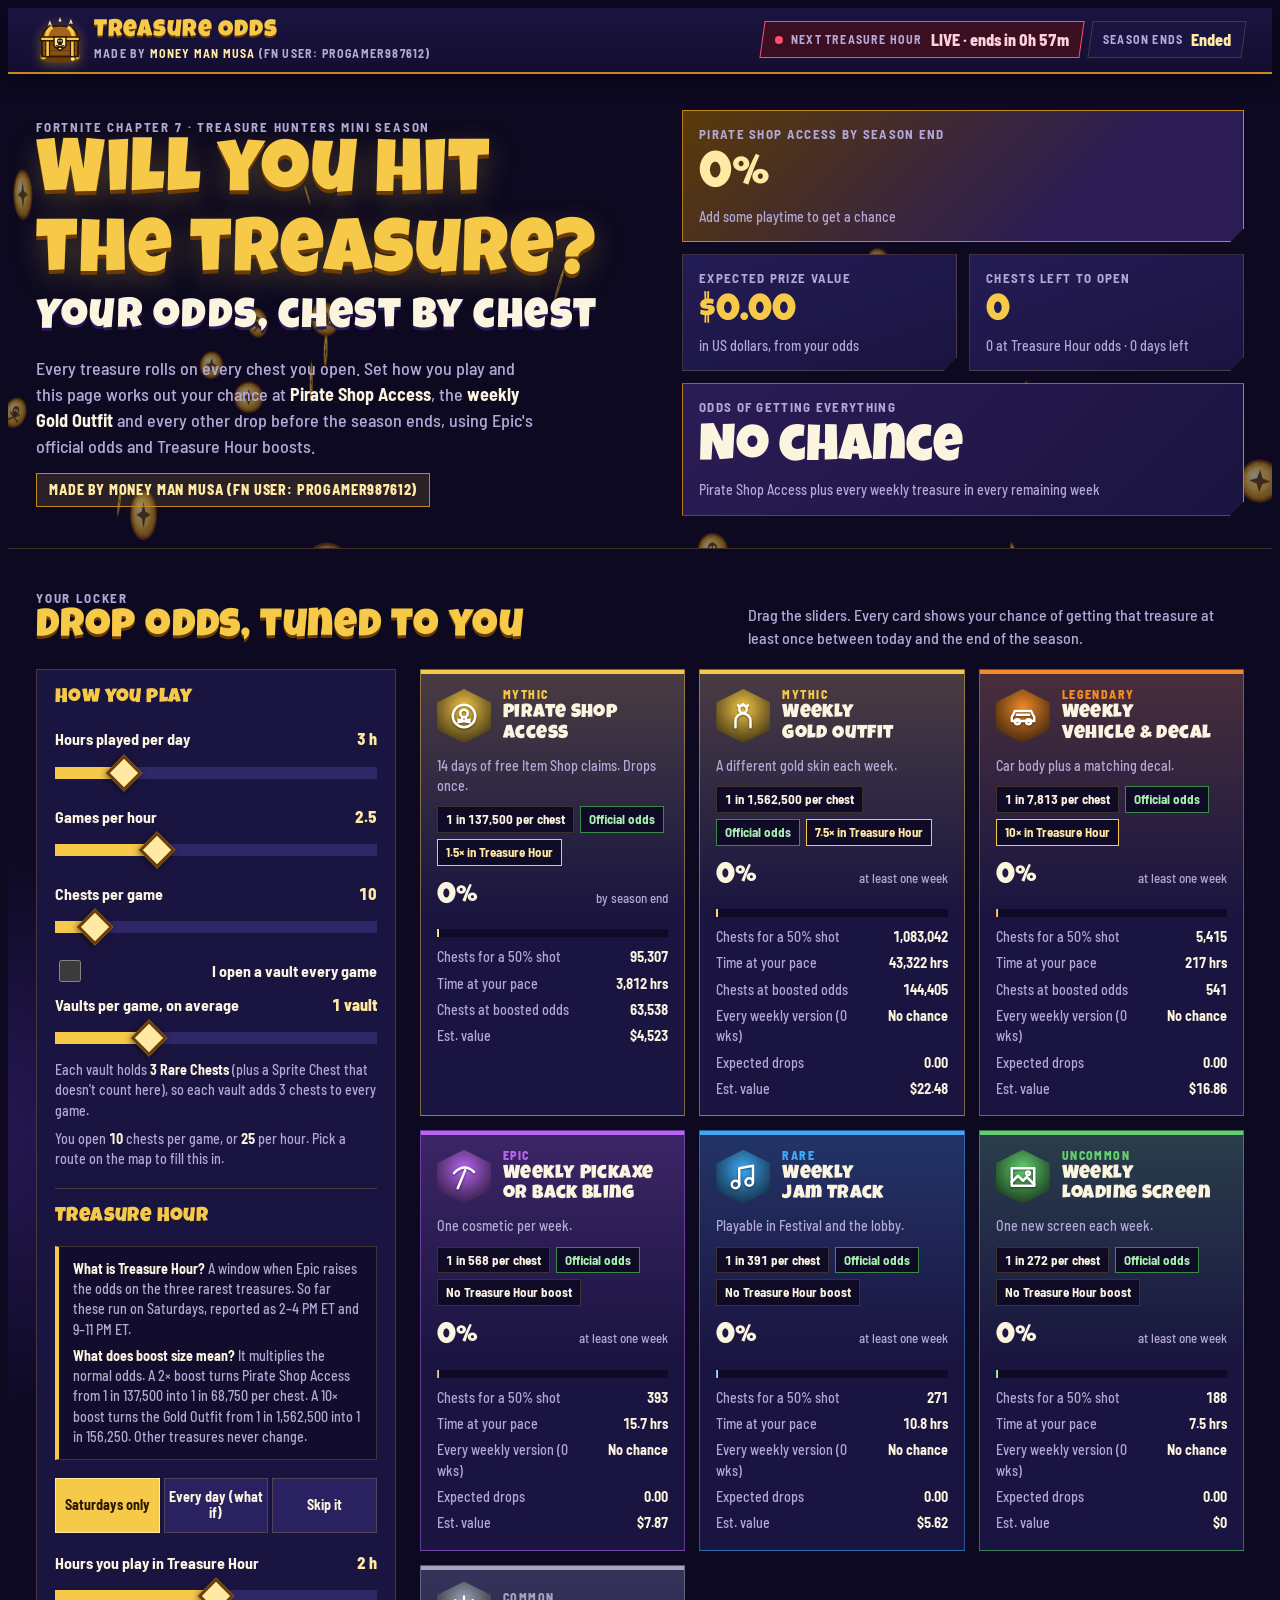
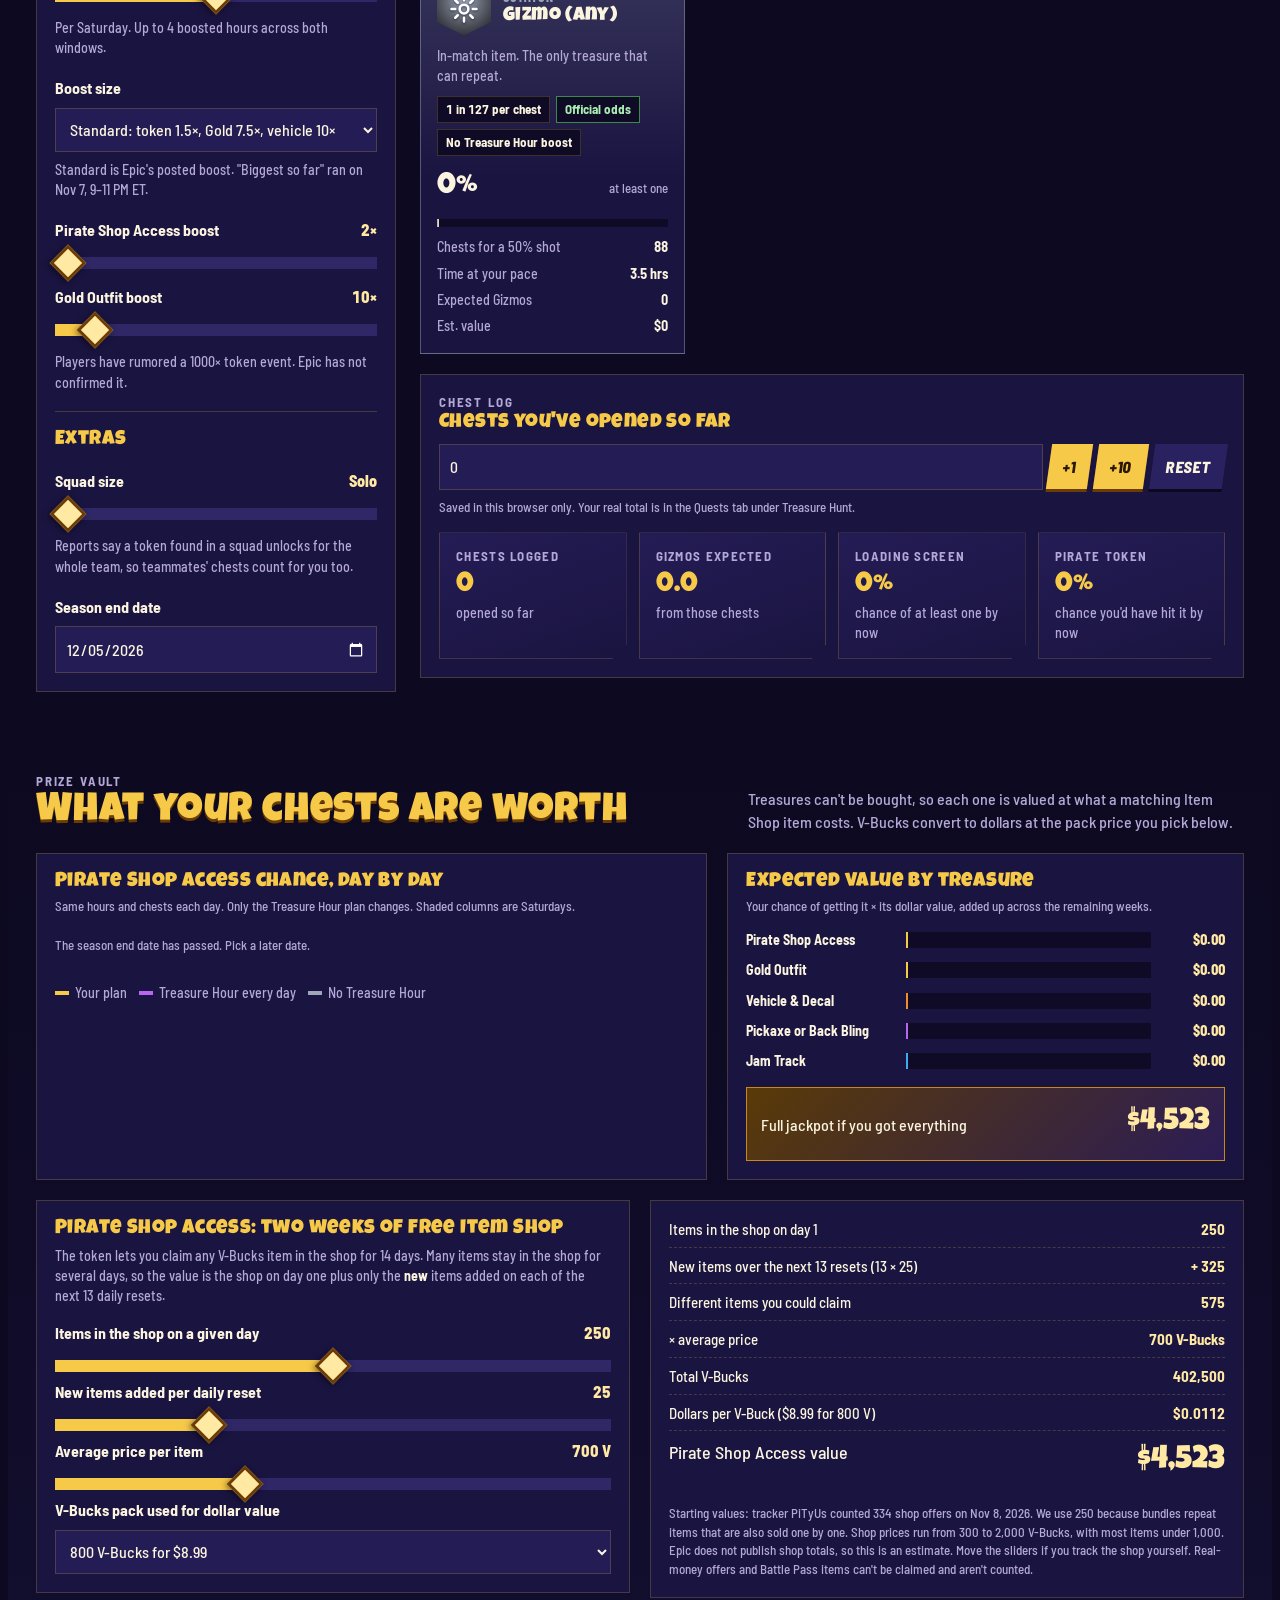
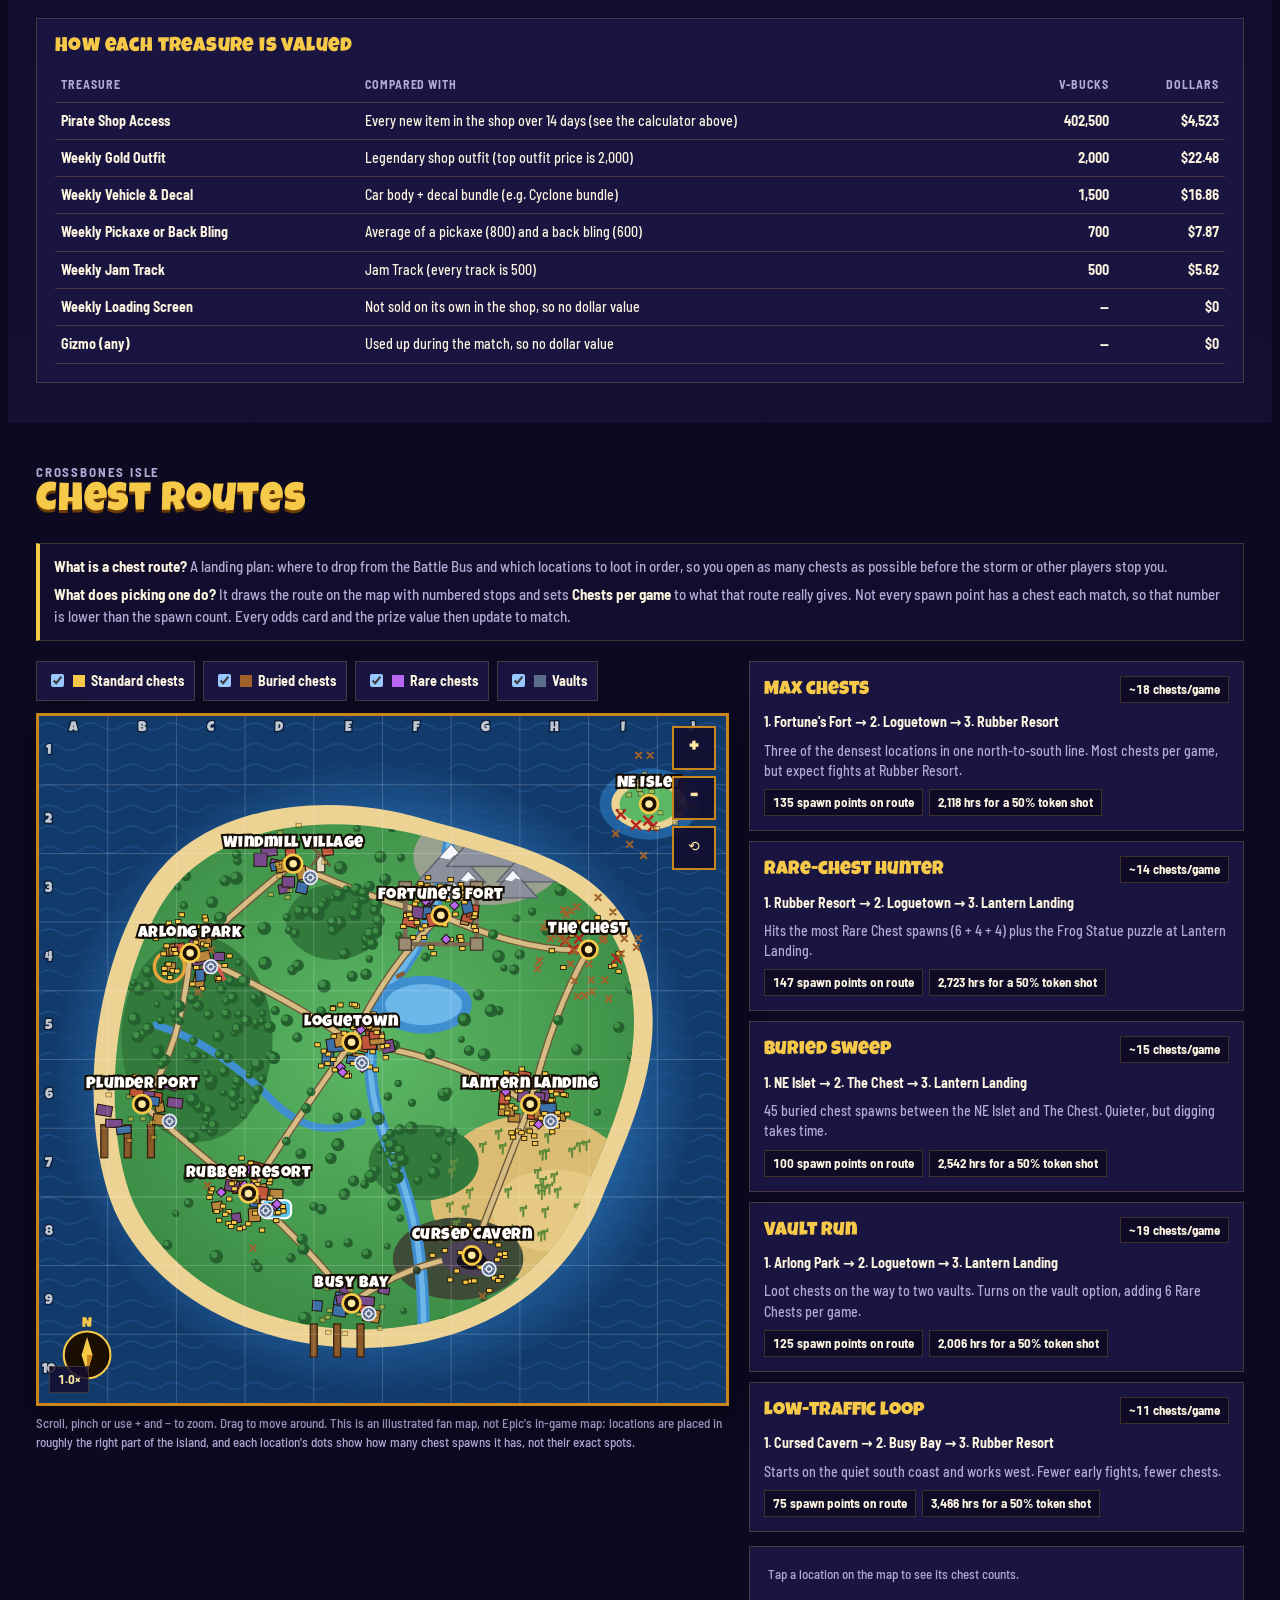
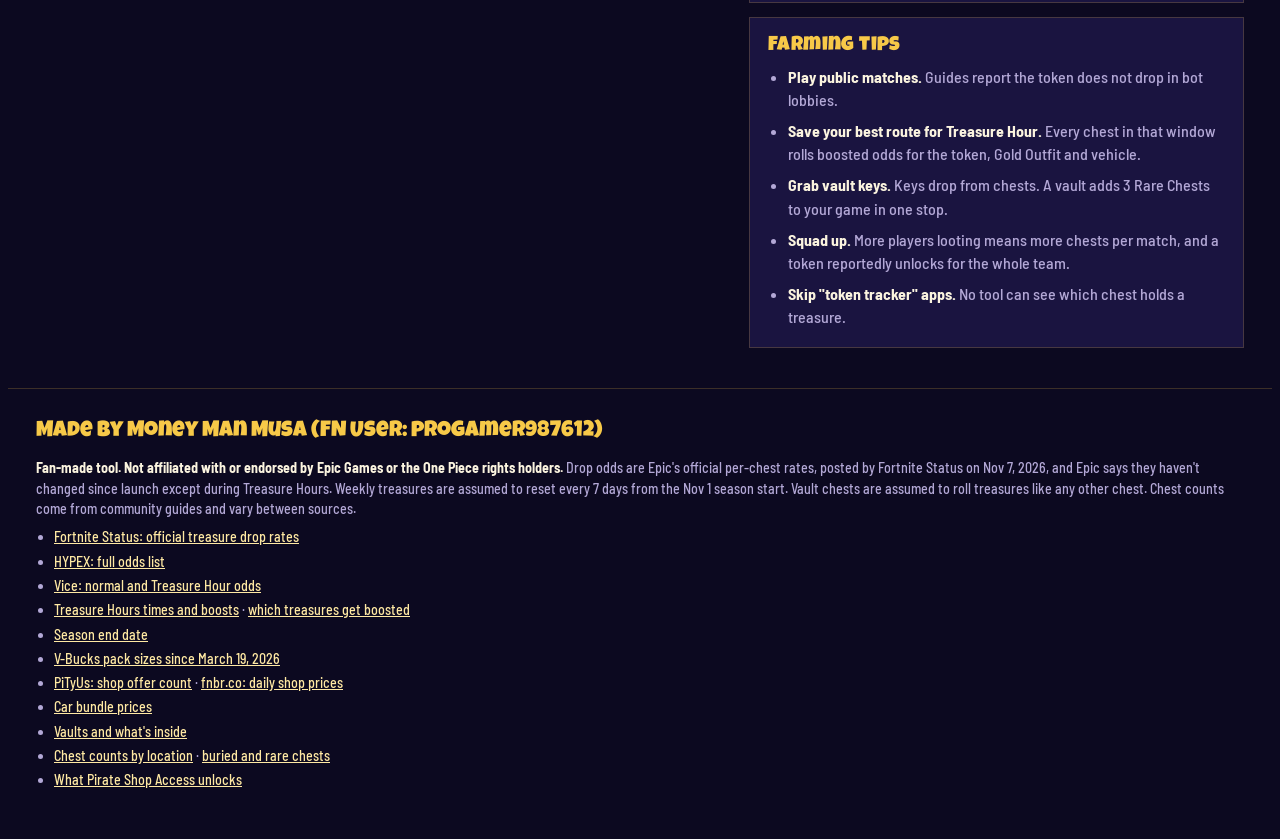
==== commit 701a56fb: "Treasure Odds: add FN username to credit Co-Authored-By: Claude Opus 5.5 <noreply@anthropic.com> Cla" ====
--- a/fortnite-tressure-drop-rates/index.html
+++ b/fortnite-tressure-drop-rates/index.html
@@ -5,7 +5,7 @@
 <meta name="viewport" content="width=device-width, initial-scale=1, viewport-fit=cover">
 <title>Treasure Odds Calculator</title>
 <meta name="claude:viewport-fit-sides" content="cover">
-<meta name="description" content="Fan-made calculator for Fortnite Treasure Hunters chest drop odds, Treasure Hour boosts, prize value and chest routes. Made by Money Man Musa.">
+<meta name="description" content="Fan-made calculator for Fortnite Treasure Hunters chest drop odds, Treasure Hour boosts, prize value and chest routes. Made by Money Man Musa (FN User: progamer987612).">
 <link rel="preconnect" href="https://fonts.googleapis.com">
 <link rel="preconnect" href="https://fonts.gstatic.com" crossorigin>
 <link rel="stylesheet" href="https://fonts.googleapis.com/css2?family=Luckiest+Guy&family=Barlow+Semi+Condensed:wght@500;600;700;800&display=swap">
@@ -262,7 +262,7 @@
         <path d="M27 39.5l10 3.5M37 39.5l-10 3.5" stroke="#2e1a03" stroke-width="1.8" stroke-linecap="round"/>
         <path d="M17 12l1.5-4 1.5 4M45 10l1.5-4 1.5 4M31 7l1-3 1 3" stroke="#ffe9a3" stroke-width="1.6" fill="none" stroke-linecap="round"/>
       </svg>
-      <div><b>Treasure Odds</b><small>Made by <em>Money Man Musa</em></small></div>
+      <div><b>Treasure Odds</b><small>Made by <em>Money Man Musa</em> (FN User: progamer987612)</small></div>
     </div>
     <div class="chips">
       <div class="chip" id="chipTH"><span class="dot"></span><span class="k">Next Treasure Hour</span><span class="v num" id="thCountdown">…</span></div>
@@ -278,7 +278,7 @@
       <p class="eyebrow">Fortnite Chapter 7 · Treasure Hunters mini season</p>
       <h1>Will you hit the treasure?<span>Your odds, chest by chest</span></h1>
       <p class="lede">Every treasure rolls on every chest you open. Set how you play and this page works out your chance at <b>Pirate Shop Access</b>, the <b>weekly Gold Outfit</b> and every other drop before the season ends, using Epic's official odds and Treasure Hour boosts.</p>
-      <p class="byline">Made by Money Man Musa</p>
+      <p class="byline">Made by Money Man Musa (FN User: progamer987612)</p>
     </div>
     <div class="score">
       <div class="tile big"><div class="k">Pirate Shop Access by season end</div><div class="v num" id="hTok">…</div><div class="s" id="hTokS"></div></div>
@@ -509,7 +509,7 @@
 
 <footer>
   <div class="wrap">
-    <span class="made">Made by Money Man Musa</span>
+    <span class="made">Made by Money Man Musa (FN User: progamer987612)</span>
     <p><b style="color:var(--ink)">Fan-made tool. Not affiliated with or endorsed by Epic Games or the One Piece rights holders.</b> Drop odds are Epic's official per-chest rates, posted by Fortnite Status on Nov 7, 2026, and Epic says they haven't changed since launch except during Treasure Hours. Weekly treasures are assumed to reset every 7 days from the Nov 1 season start. Vault chests are assumed to roll treasures like any other chest. Chest counts come from community guides and vary between sources.</p>
     <ul>
       <li><a href="https://x.com/FortniteStatus/status/2119202610322227327" target="_blank" rel="noopener">Fortnite Status: official treasure drop rates</a></li>
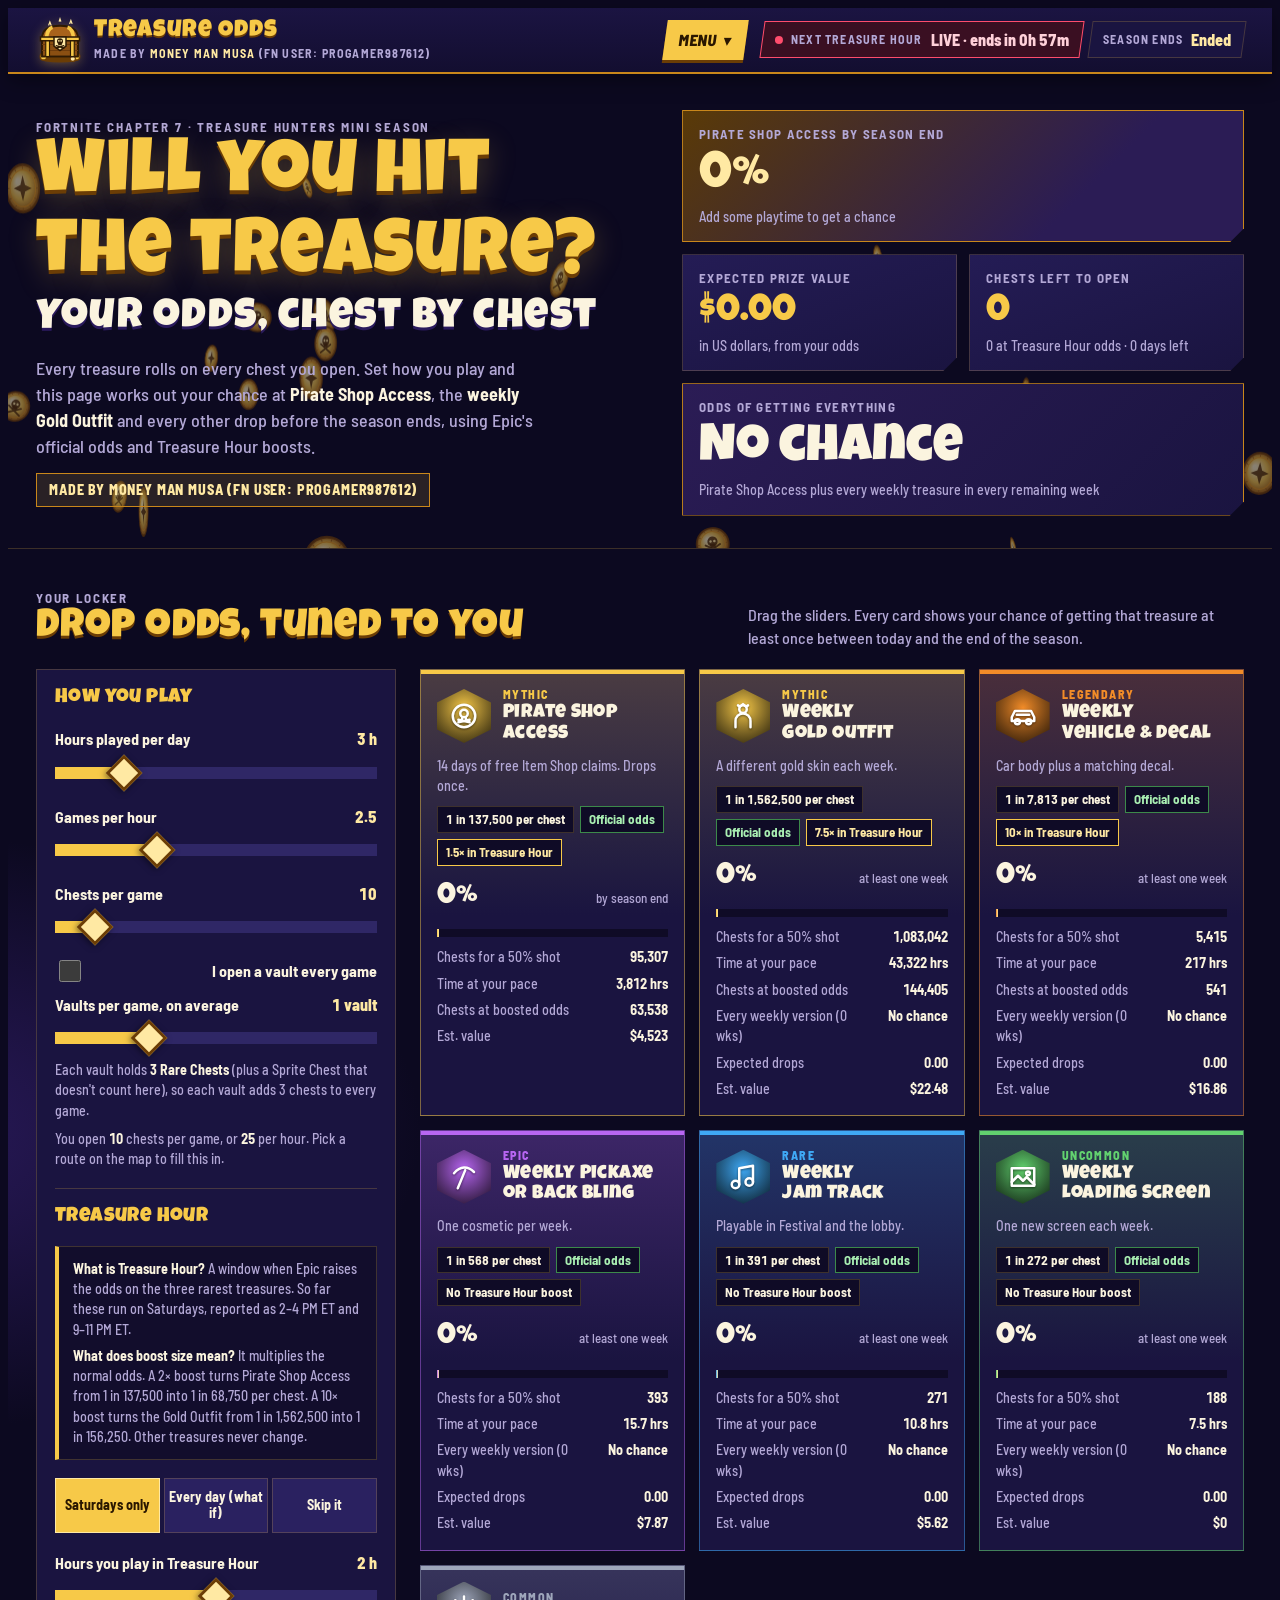
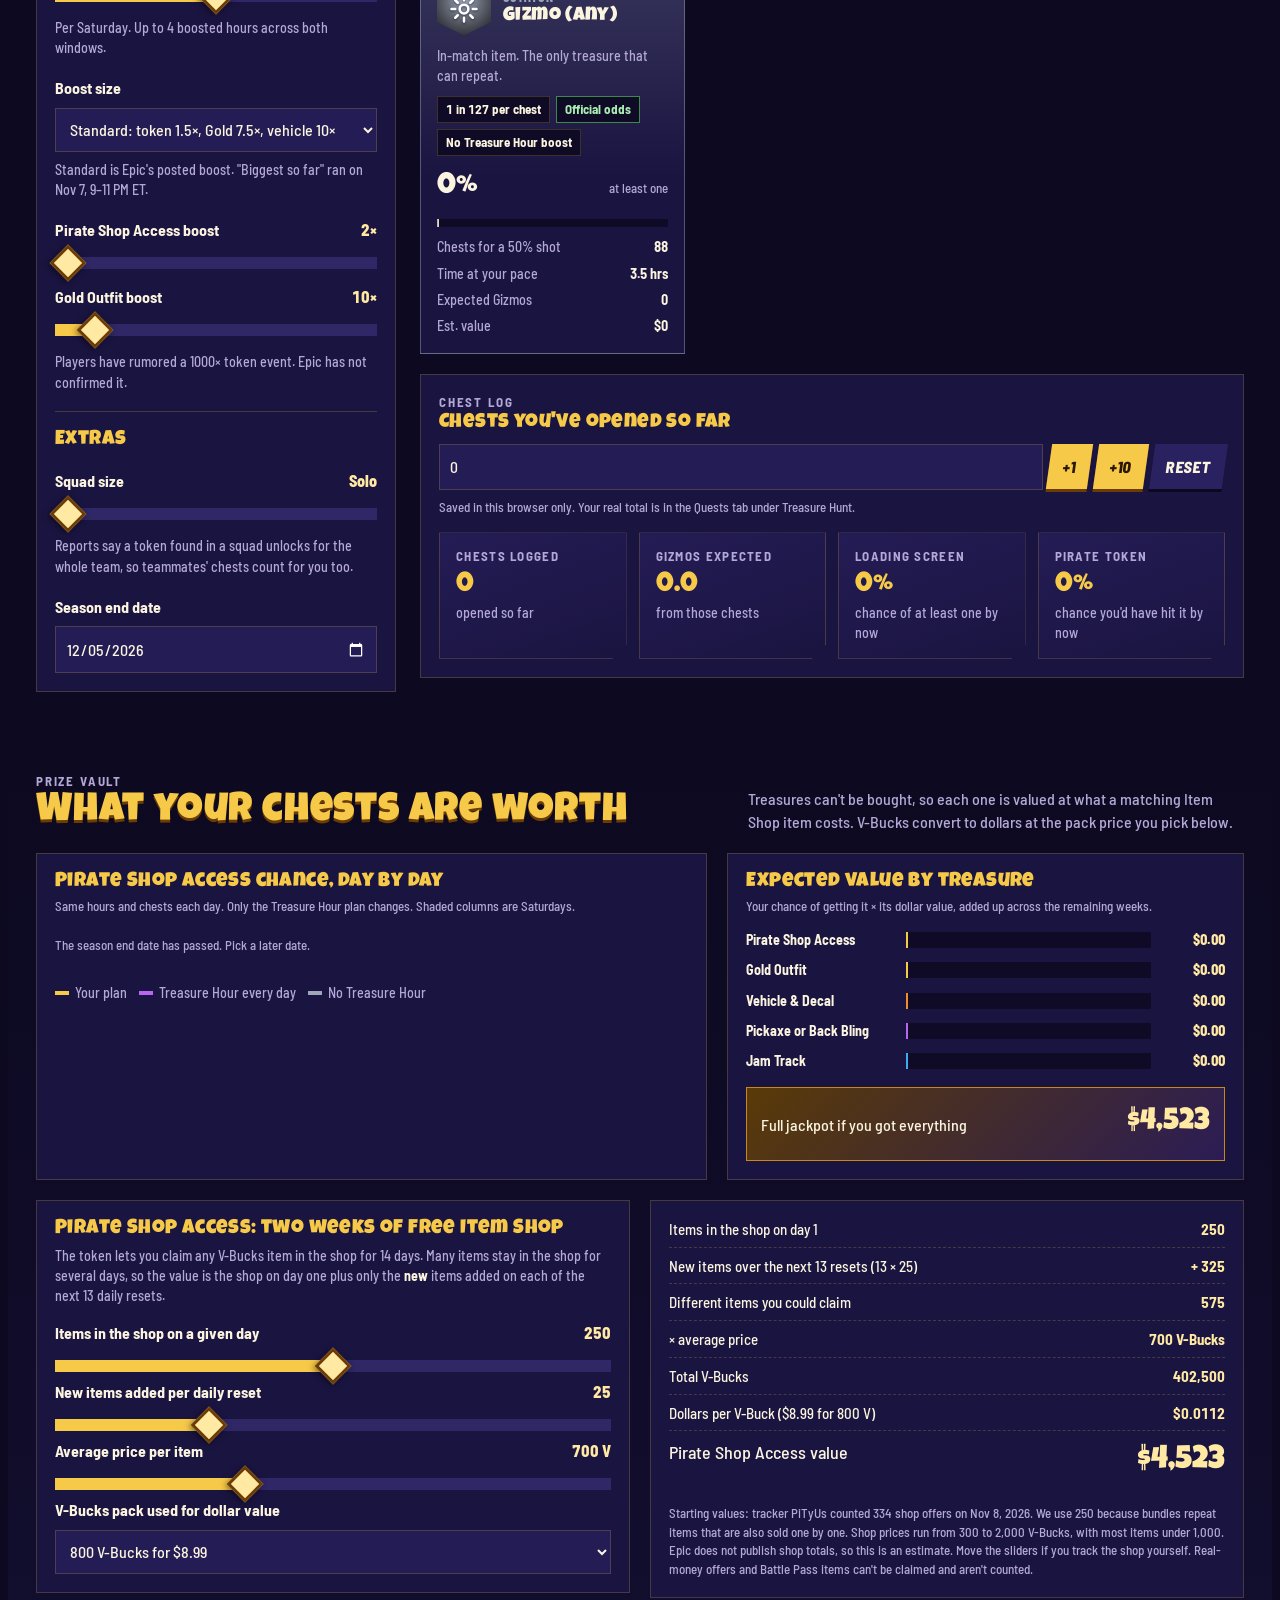
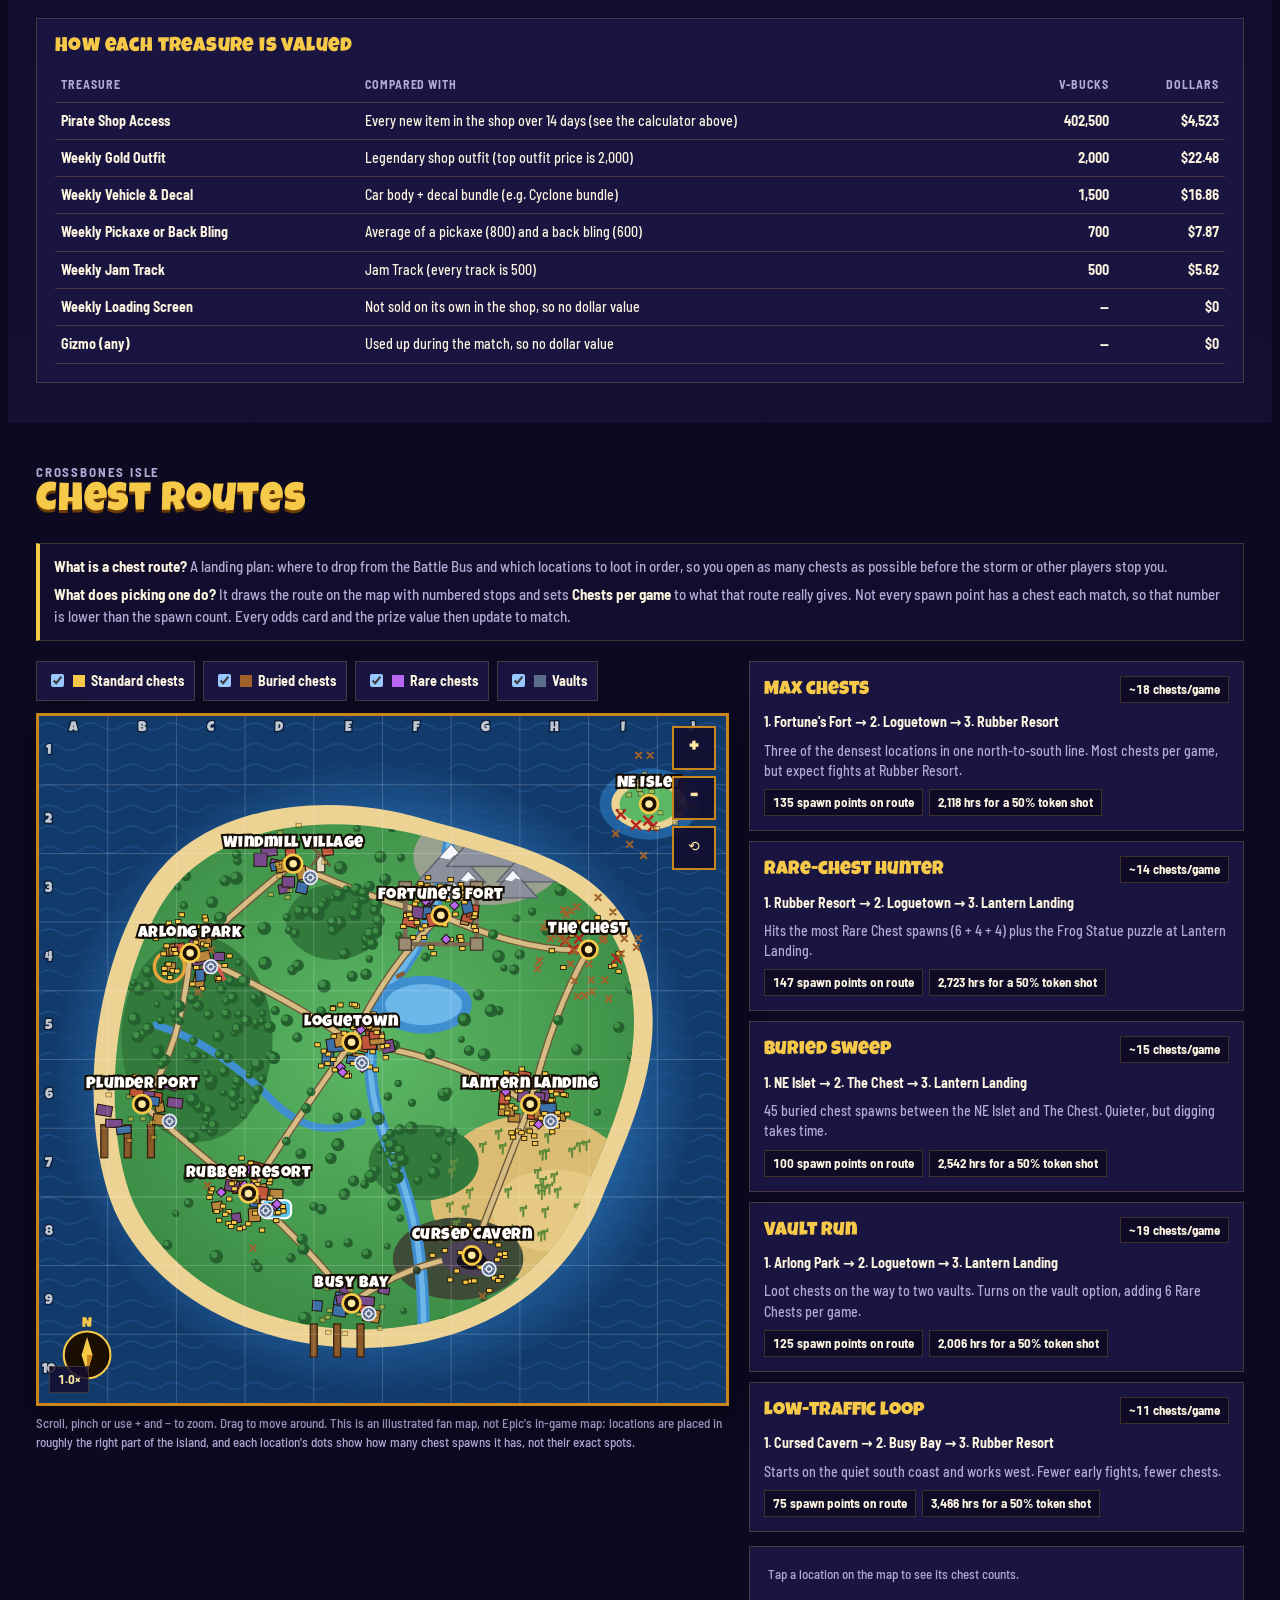
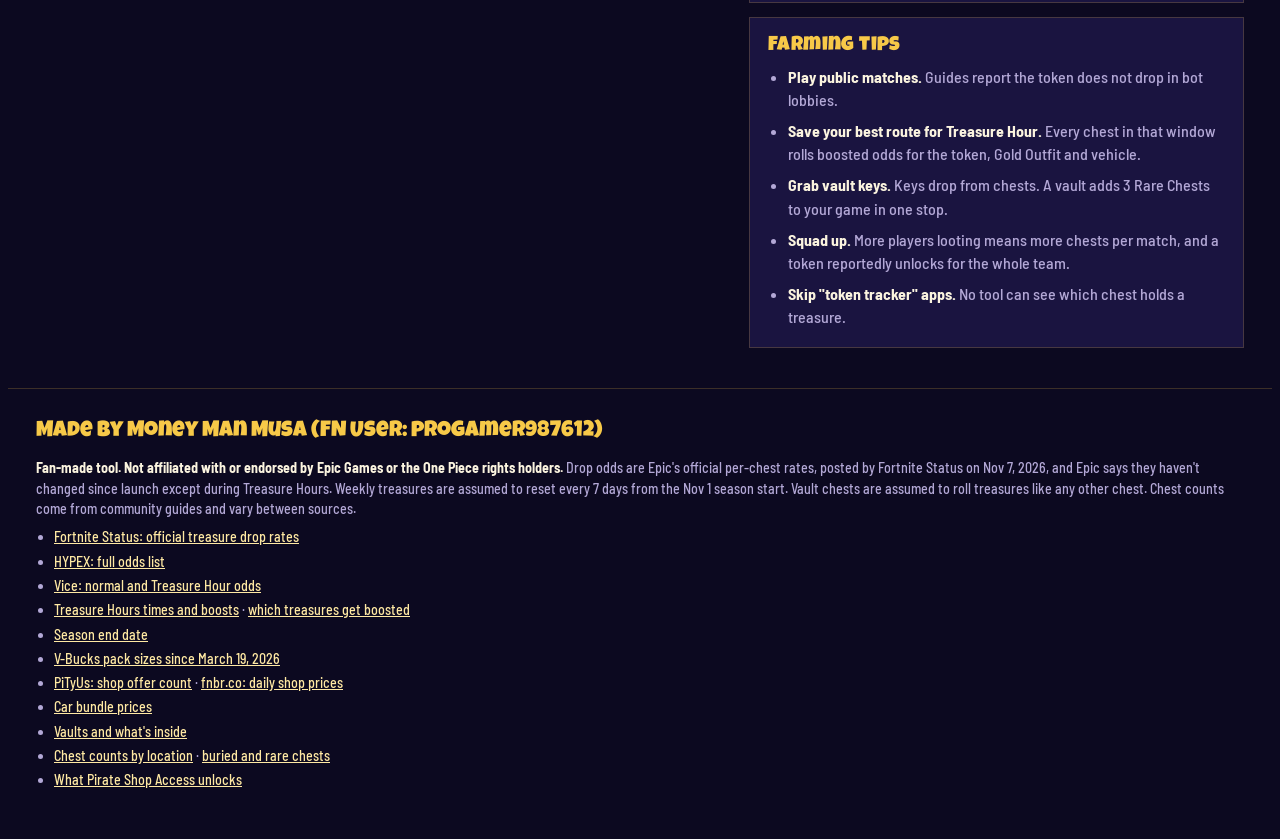
==== commit a54f50e7: "Treasure Odds: add jump-to-section menu Co-Authored-By: Claude Opus 5.5 <noreply@anthropic.com> Clau" ====
--- a/fortnite-tressure-drop-rates/index.html
+++ b/fortnite-tressure-drop-rates/index.html
@@ -57,6 +57,16 @@
 .brand small{display:block;font-size:12px;color:var(--muted);letter-spacing:.1em;text-transform:uppercase;font-weight:700}
 .brand small em{font-style:normal;color:var(--gold-hi)}
 .chips{display:flex;gap:8px;flex-wrap:wrap}
+.jump{position:relative}
+.jump summary{list-style:none;cursor:pointer;background:var(--gold);color:#2a1700;font-weight:800;text-transform:uppercase;letter-spacing:.04em;padding:8px 14px;min-height:40px;display:flex;align-items:center;gap:6px;transform:skewX(-8deg);box-shadow:0 3px 0 #6b3d05}
+.jump summary::-webkit-details-marker{display:none}
+.jump summary:hover{background:var(--gold-hi)}
+.jump[open] summary span{display:inline-block;transform:rotate(180deg)}
+.jump nav{position:absolute;left:0;top:calc(100% + 8px);z-index:40;min-width:240px;max-width:calc(100vw - 32px);background:var(--panel-2);border:2px solid var(--gold-deep);box-shadow:0 12px 30px rgba(0,0,0,.55);display:grid;padding:6px}
+.jump nav a{color:var(--ink);text-decoration:none;font-weight:700;padding:10px 12px;border-bottom:1px solid var(--line)}
+.jump nav a:last-child{border-bottom:0}
+.jump nav a:hover,.jump nav a:focus-visible{background:var(--gold);color:#2a1700}
+[id="top"],[id="odds"],[id="chest-log"],[id="prizes"],[id="shop-value"],[id="item-values"],[id="chest-routes"],[id="tips"],[id="sources"]{scroll-margin-top:calc(env(safe-area-inset-top,0px) + 96px)}
 .chip{display:flex;align-items:center;gap:8px;background:var(--panel);border:1px solid var(--line);padding:6px 12px;transform:skewX(-8deg)}
 .chip > *{transform:skewX(8deg)}
 .chip .k{font-size:12px;text-transform:uppercase;letter-spacing:.1em;color:var(--muted);font-weight:700}
@@ -264,6 +274,20 @@
       </svg>
       <div><b>Treasure Odds</b><small>Made by <em>Money Man Musa</em> (FN User: progamer987612)</small></div>
     </div>
+    <details class="jump" id="jumpMenu">
+      <summary>Menu <span aria-hidden="true">▾</span></summary>
+      <nav aria-label="Jump to a section">
+        <a href="#top">Your odds summary</a>
+        <a href="#odds">Drop odds &amp; sliders</a>
+        <a href="#chest-log">Chest log</a>
+        <a href="#prizes">Prize value &amp; charts</a>
+        <a href="#shop-value">Pirate Shop Access value</a>
+        <a href="#item-values">How each treasure is valued</a>
+        <a href="#chest-routes">Chest routes &amp; map</a>
+        <a href="#tips">Farming tips</a>
+        <a href="#sources">Sources</a>
+      </nav>
+    </details>
     <div class="chips">
       <div class="chip" id="chipTH"><span class="dot"></span><span class="k">Next Treasure Hour</span><span class="v num" id="thCountdown">…</span></div>
       <div class="chip"><span class="k">Season ends</span><span class="v num" id="seasonCountdown">…</span></div>
@@ -271,7 +295,7 @@
   </div>
 </header>
 
-<div class="hero">
+<div class="hero" id="top">
   <canvas id="coins" aria-hidden="true"></canvas>
   <div class="wrap">
     <div>
@@ -290,7 +314,7 @@
 </div>
 
 <main>
-<section>
+<section id="odds">
   <div class="wrap">
     <div class="sec-head">
       <div><p class="eyebrow">Your locker</p><h2>Drop odds, tuned to you</h2></div>
@@ -369,7 +393,7 @@
 
       <div>
         <div class="loot" id="loot"></div>
-        <div class="panel" style="margin-top:20px">
+        <div class="panel" style="margin-top:20px" id="chest-log">
           <p class="eyebrow">Chest log</p>
           <h3 style="color:var(--gold);margin:2px 0 10px">Chests you've opened so far</h3>
           <div class="counter">
@@ -386,7 +410,7 @@
   </div>
 </section>
 
-<section style="background:linear-gradient(180deg,transparent,rgba(26,20,64,.6))">
+<section id="prizes" style="background:linear-gradient(180deg,transparent,rgba(26,20,64,.6))">
   <div class="wrap">
     <div class="sec-head">
       <div><p class="eyebrow">Prize vault</p><h2>What your chests are worth</h2></div>
@@ -411,7 +435,7 @@
       </div>
     </div>
 
-    <div class="shopcalc">
+    <div class="shopcalc" id="shop-value">
       <div class="panel">
         <h3 style="color:var(--gold)">Pirate Shop Access: two weeks of free Item Shop</h3>
         <p class="hint" style="margin:6px 0 14px">The token lets you claim any V-Bucks item in the shop for 14 days. Many items stay in the shop for several days, so the value is the shop on day one plus only the <b>new</b> items added on each of the next 13 daily resets.</p>
@@ -443,7 +467,7 @@
       </div>
     </div>
 
-    <div class="panel" style="margin-top:20px">
+    <div class="panel" style="margin-top:20px" id="item-values">
       <h3 style="color:var(--gold);margin-bottom:10px">How each treasure is valued</h3>
       <div class="tablebox">
         <table class="valtable">
@@ -455,7 +479,7 @@
   </div>
 </section>
 
-<section>
+<section id="chest-routes">
   <div class="wrap">
     <div class="sec-head">
       <div><p class="eyebrow">Crossbones Isle</p><h2>Chest routes</h2></div>
@@ -485,7 +509,7 @@
       <div>
         <div class="routes" id="routes"></div>
         <div class="panel poi-info" id="poiInfo"><p class="note">Tap a location on the map to see its chest counts.</p></div>
-        <div class="panel" style="margin-top:14px">
+        <div class="panel" style="margin-top:14px" id="tips">
           <h3 style="color:var(--gold);margin-bottom:8px">Farming tips</h3>
           <ul class="tips">
             <li><b>Play public matches.</b> Guides report the token does not drop in bot lobbies.</li>
@@ -507,7 +531,7 @@
   <div><span class="k">Chests / hr</span><span class="v num" id="mCph">…</span></div>
 </div>
 
-<footer>
+<footer id="sources">
   <div class="wrap">
     <span class="made">Made by Money Man Musa (FN User: progamer987612)</span>
     <p><b style="color:var(--ink)">Fan-made tool. Not affiliated with or endorsed by Epic Games or the One Piece rights holders.</b> Drop odds are Epic's official per-chest rates, posted by Fortnite Status on Nov 7, 2026, and Epic says they haven't changed since launch except during Treasure Hours. Weekly treasures are assumed to reset every 7 days from the Nov 1 season start. Vault chests are assumed to roll treasures like any other chest. Chest counts come from community guides and vary between sources.</p>
@@ -1092,6 +1116,17 @@
   requestAnimationFrame(draw);
 }
 
+// Jump menu: smooth-scroll to a section and close the dropdown.
+document.querySelectorAll('#jumpMenu nav a').forEach(a => a.addEventListener('click', e => {
+  const t = document.getElementById(a.getAttribute('href').slice(1));
+  if (!t) return;
+  e.preventDefault();
+  $('jumpMenu').open = false;
+  t.scrollIntoView({behavior: matchMedia('(prefers-reduced-motion: reduce)').matches ? 'auto' : 'smooth', block: 'start'});
+}));
+document.addEventListener('click', e => { const m = $('jumpMenu'); if (m.open && !m.contains(e.target)) m.open = false; });
+document.addEventListener('keydown', e => { if (e.key === 'Escape') $('jumpMenu').open = false; });
+
 buildMap();
 renderRoutes();
 update();
